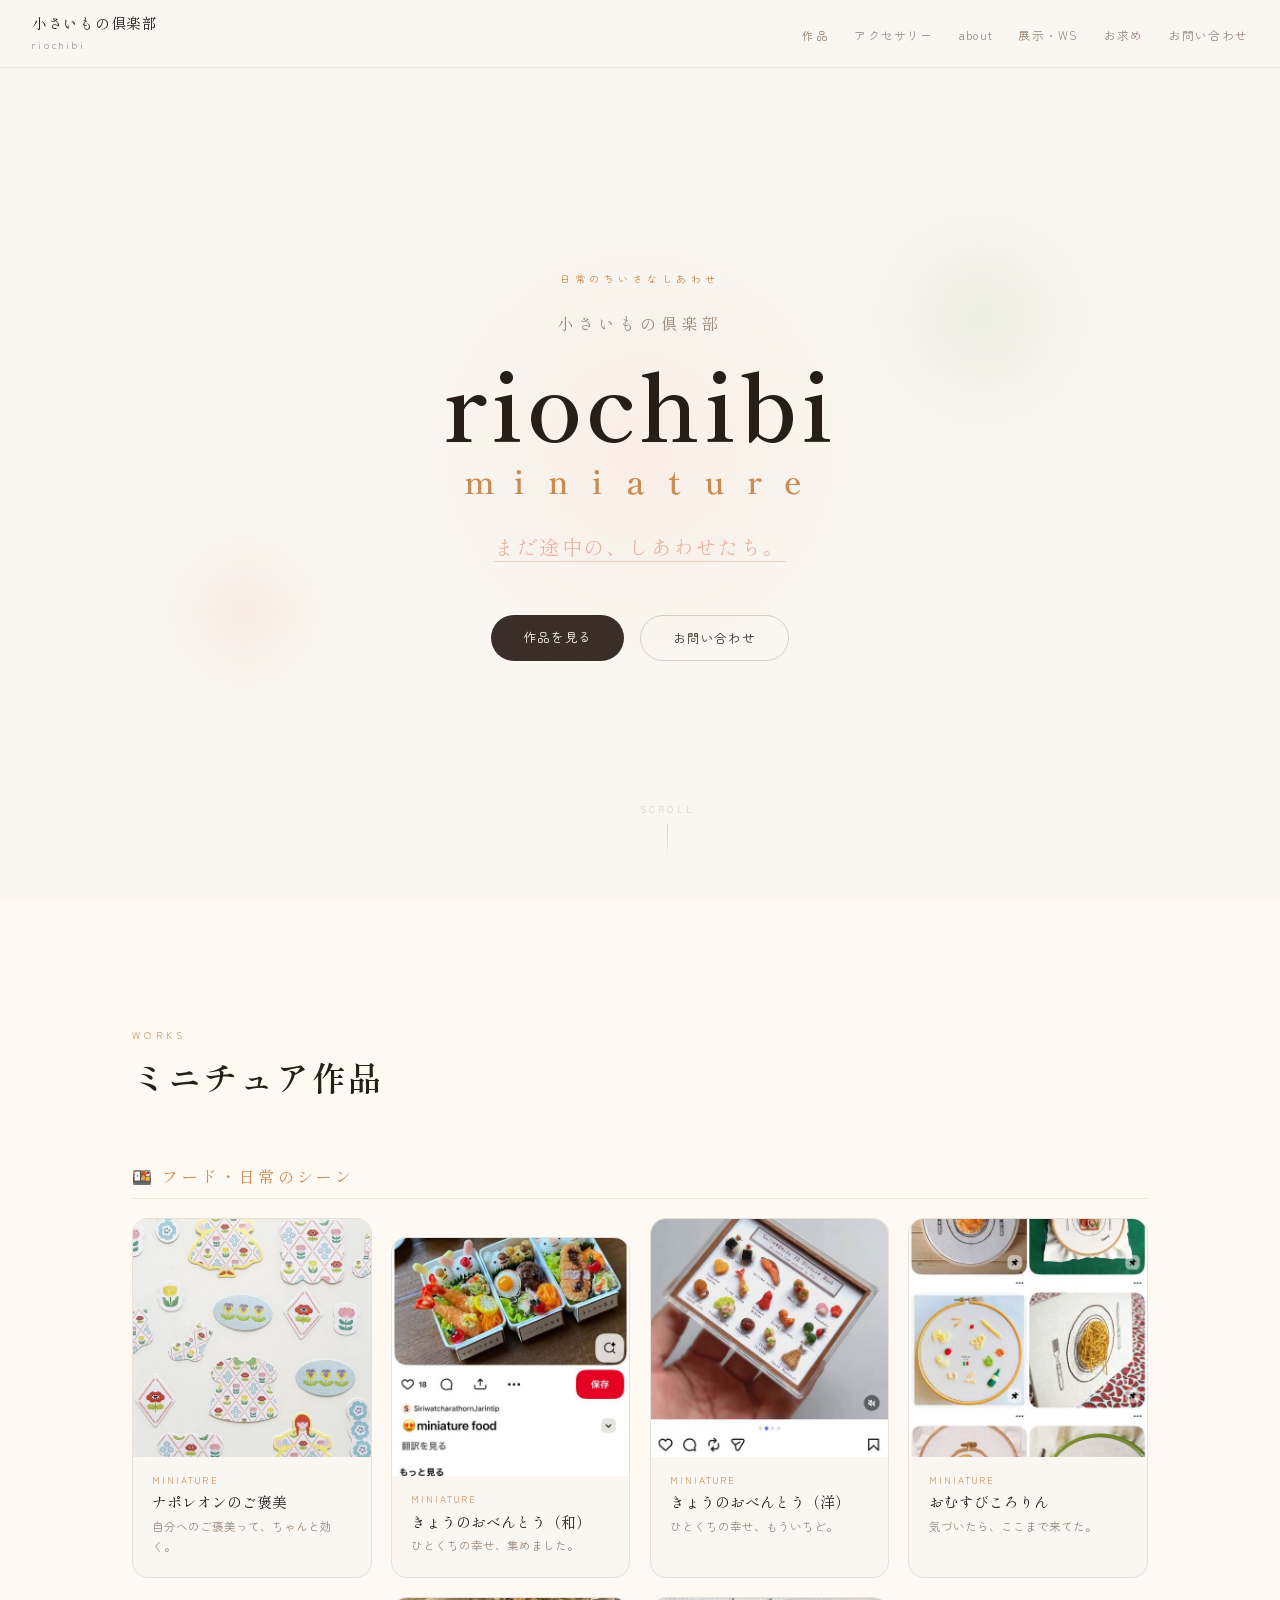
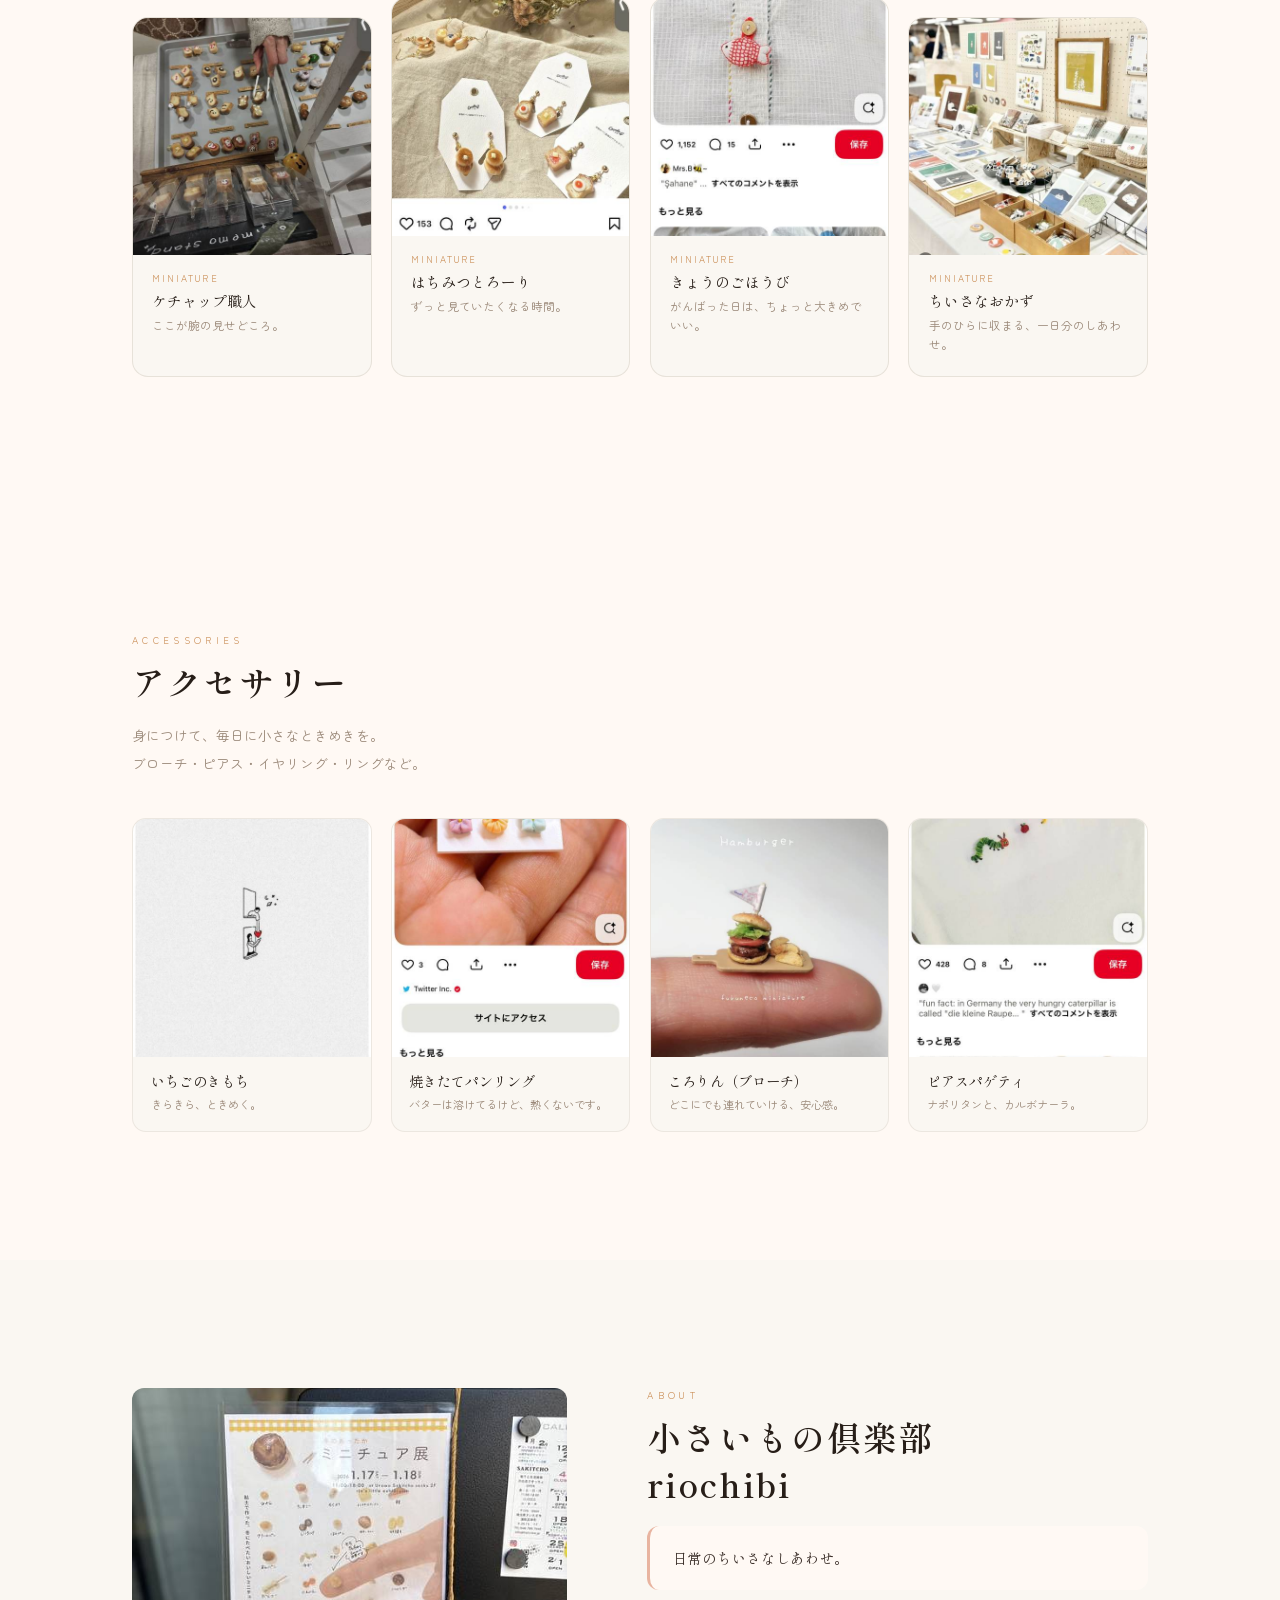
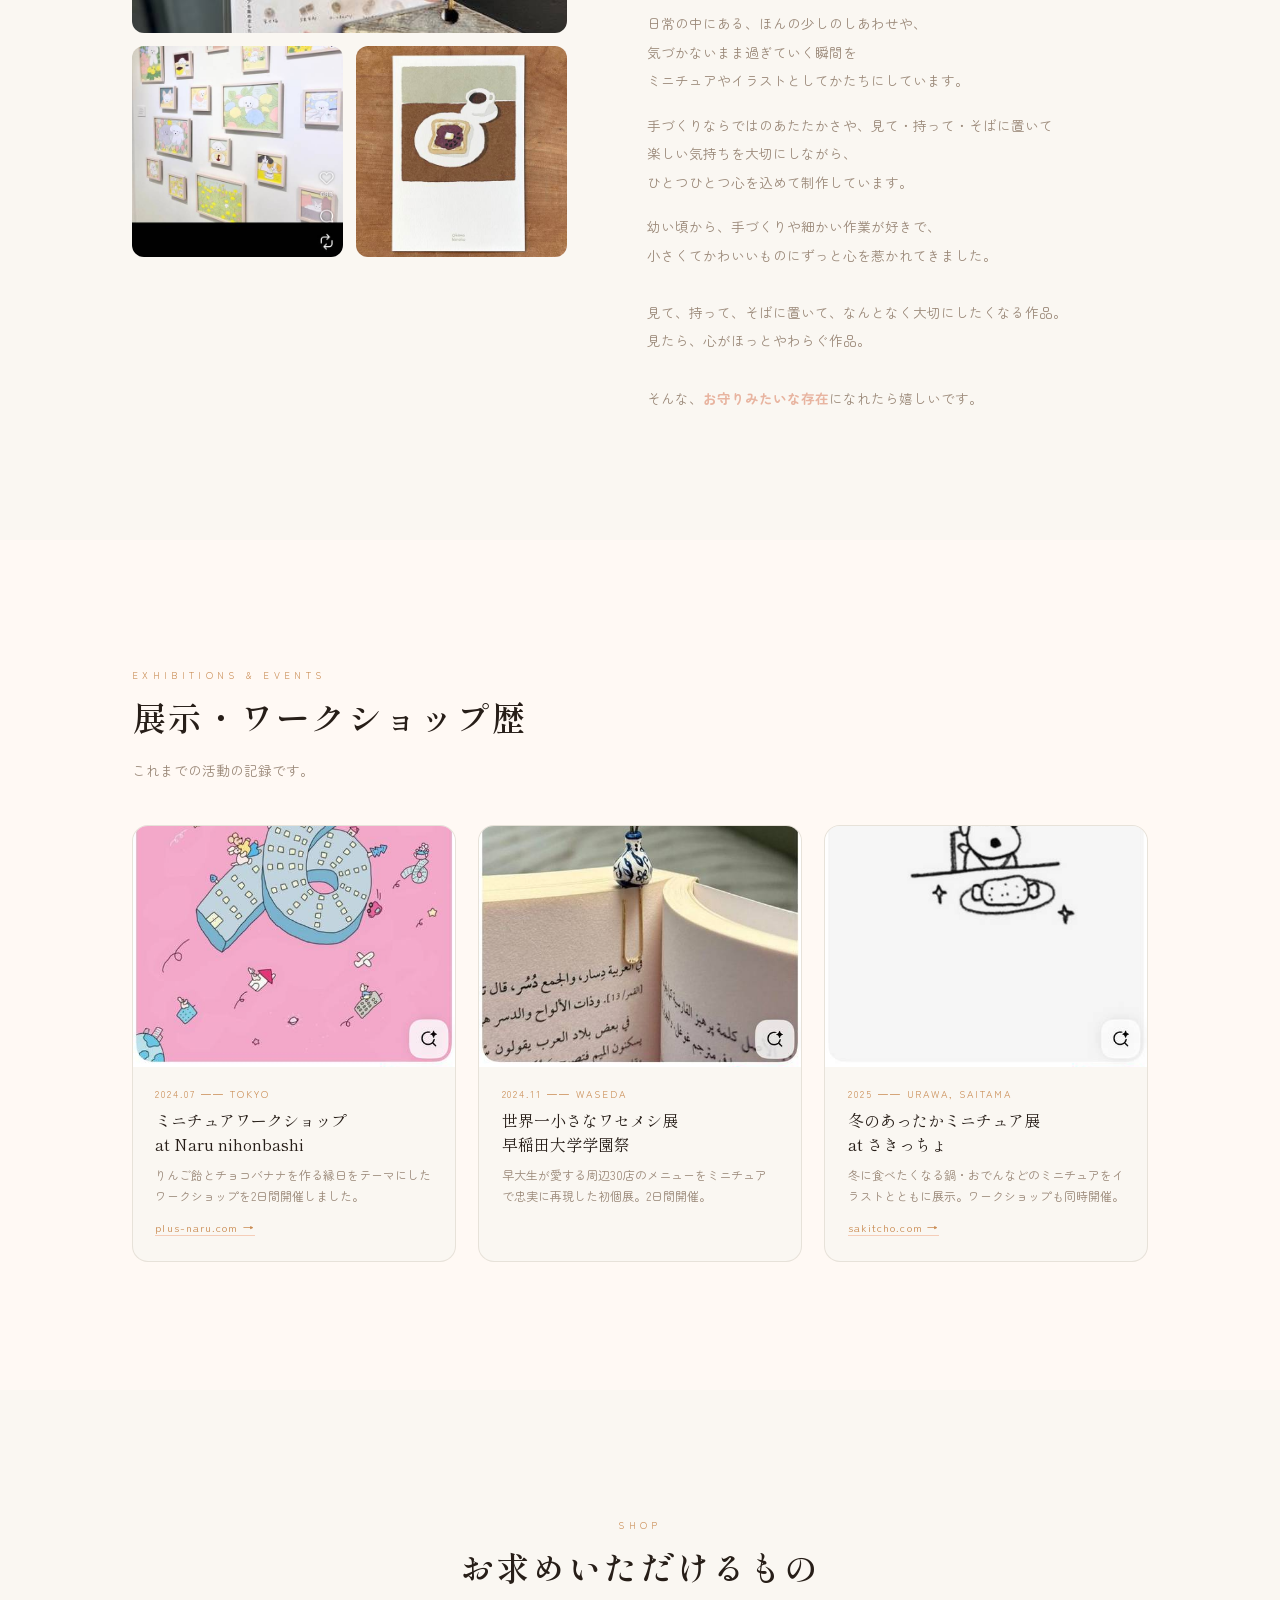
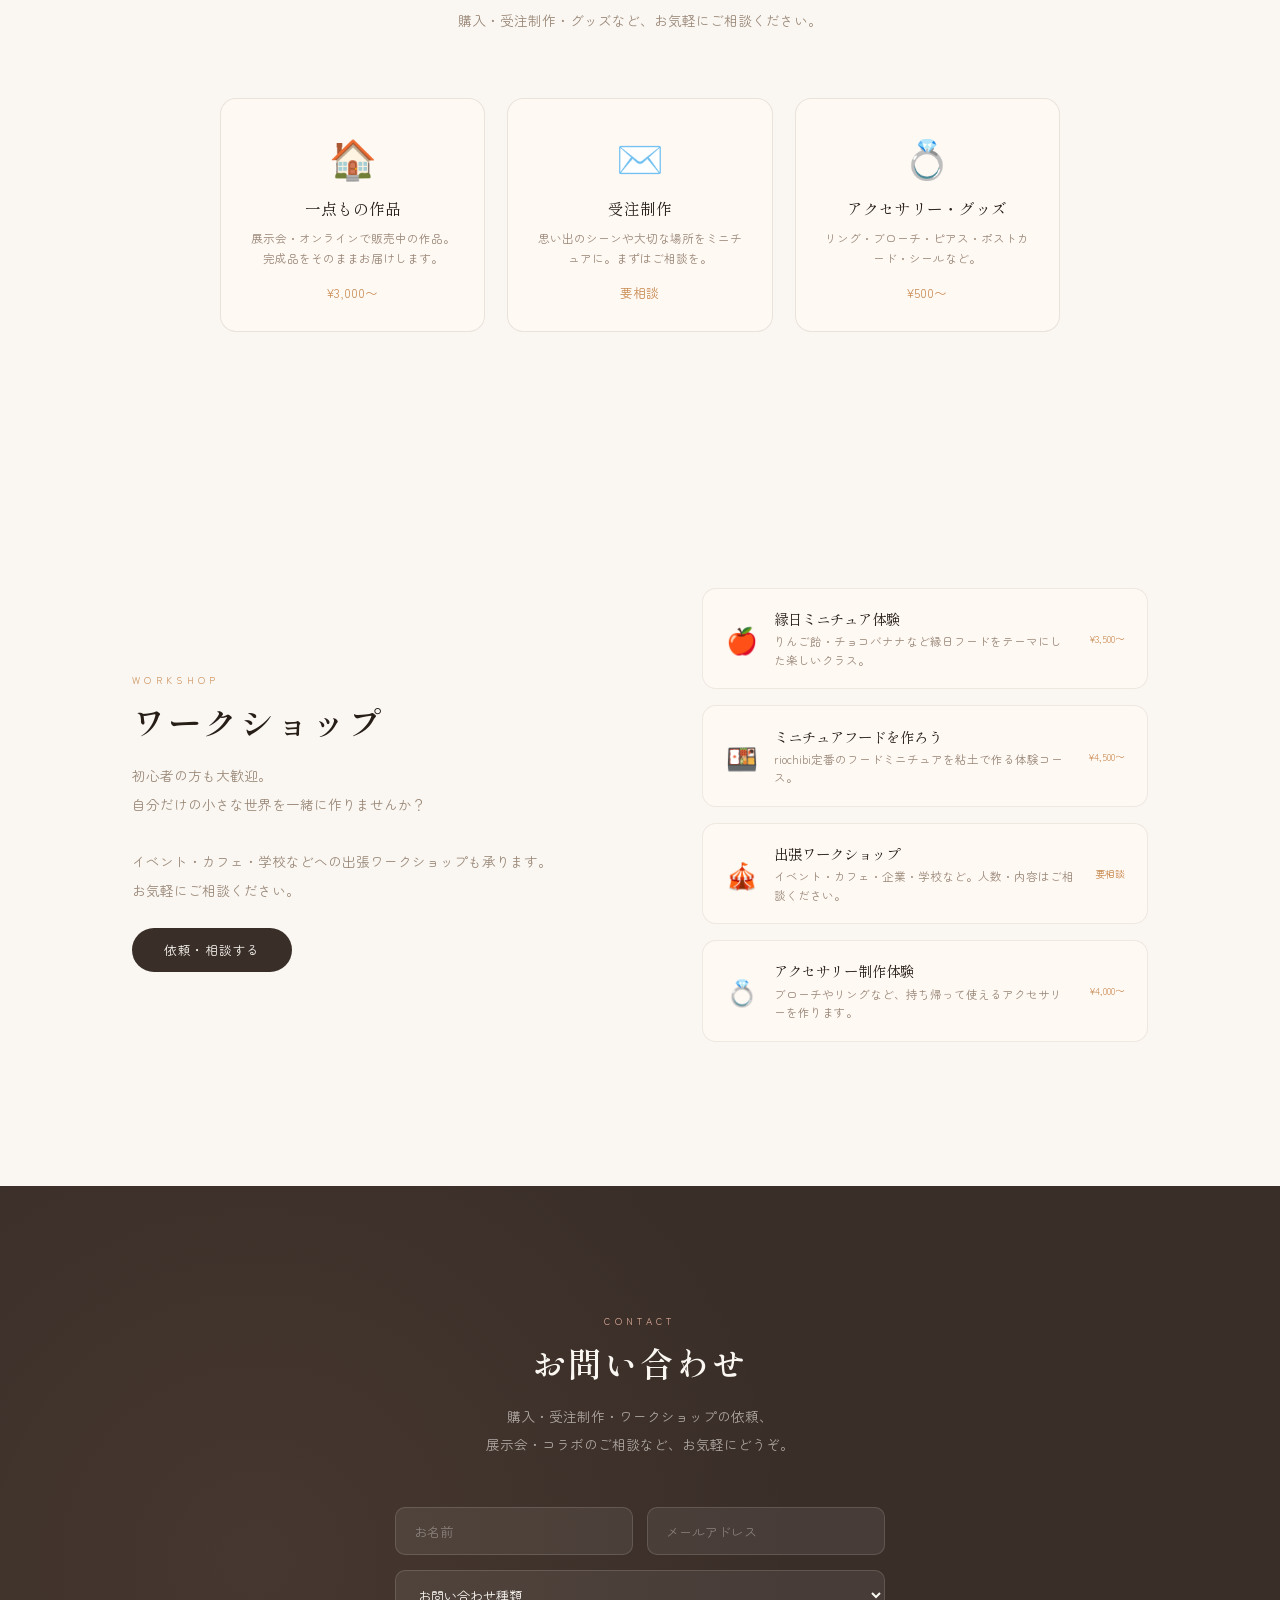
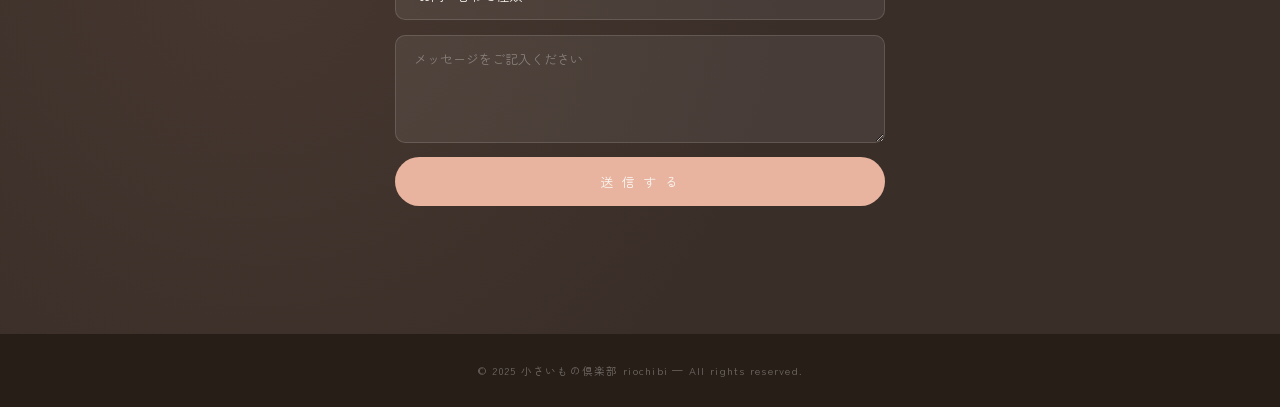
==== index.html @ f2f99b92 "Rename riochibi_v2.html to index.html" ====
<!DOCTYPE html>
<html lang="ja">
<head>
<meta charset="UTF-8">
<meta name="viewport" content="width=device-width, initial-scale=1.0">
<title>小さいもの倶楽部 riochibi</title>
<link href="https://fonts.googleapis.com/css2?family=Zen+Maru+Gothic:wght@300;400;500&family=Shippori+Mincho:wght@400;600&display=swap" rel="stylesheet">
<style>
  :root {
    --cream:  #faf7f2;
    --warm:   #fff9f4;
    --fog:    #ede6dd;
    --mist:   #d6cdc2;
    --shadow: #9a8878;
    --deep:   #3a2e28;
    --blush:  #e8b4a0;
    --peach:  #f5cdb8;
    --honey:  #c98b52;
    --sage:   #8aaa7a;
    --ink:    #271e18;
  }
  * { margin:0; padding:0; box-sizing:border-box; }
  html { scroll-behavior:smooth; }
  body {
    background:var(--cream);
    color:var(--deep);
    font-family:'Zen Maru Gothic', sans-serif;
    overflow-x:hidden;
  }

  /* particles */
  .particles { position:fixed; inset:0; pointer-events:none; z-index:0; overflow:hidden; }
  .particle {
    position:absolute; border-radius:50%;
    background:radial-gradient(circle, rgba(232,180,160,0.3) 0%, transparent 70%);
    animation:floatUp linear infinite;
  }
  @keyframes floatUp {
    0%   { transform:translateY(105vh); opacity:0; }
    10%  { opacity:.8; }
    90%  { opacity:.3; }
    100% { transform:translateY(-10vh); opacity:0; }
  }

  /* NAV */
  nav {
    position:fixed; top:0; left:0; right:0; z-index:200;
    padding:.9rem 2rem;
    display:flex; justify-content:space-between; align-items:center;
    background:rgba(250,247,242,0.9);
    backdrop-filter:blur(14px);
    border-bottom:1px solid rgba(214,205,194,0.4);
  }
  .nav-brand { line-height:1.25; }
  .nav-brand-main { font-family:'Shippori Mincho',serif; font-size:.9rem; color:var(--ink); letter-spacing:.12em; display:block; }
  .nav-brand-sub  { font-size:.6rem; color:var(--shadow); letter-spacing:.3em; }
  .nav-links { display:flex; gap:1.6rem; list-style:none; }
  .nav-links a {
    text-decoration:none; font-size:.73rem; color:var(--shadow);
    letter-spacing:.1em; transition:color .3s; position:relative;
  }
  .nav-links a::after {
    content:''; position:absolute; bottom:-3px; left:0;
    width:0; height:1px; background:var(--honey); transition:width .3s;
  }
  .nav-links a:hover { color:var(--deep); }
  .nav-links a:hover::after { width:100%; }

  /* HERO */
  .hero {
    min-height:100vh; display:flex; flex-direction:column;
    align-items:center; justify-content:center; text-align:center;
    padding:7rem 2rem 5rem; position:relative; overflow:hidden;
  }
  .hero-orb {
    position:absolute; border-radius:50%; pointer-events:none;
    animation:breathe ease-in-out infinite;
  }
  @keyframes breathe { 0%,100%{transform:scale(1)} 50%{transform:scale(1.1)} }
  .hero-eyebrow {
    font-size:.62rem; letter-spacing:.45em; color:var(--honey);
    margin-bottom:1.6rem; position:relative; z-index:1;
    animation:fadeUp .9s ease both .1s;
  }
  .hero-title-small {
    font-family:'Shippori Mincho',serif;
    font-size:clamp(.85rem,.7rem + .5vw,1rem);
    letter-spacing:.3em; color:var(--shadow);
    margin-bottom:.7rem; position:relative; z-index:1;
    animation:fadeUp .9s ease both .25s;
  }
  .hero-brand {
    font-family:'Shippori Mincho',serif;
    font-size:clamp(3rem,9vw,6rem); font-weight:600;
    color:var(--ink); line-height:1.15; letter-spacing:.04em;
    margin-bottom:1.8rem; position:relative; z-index:1;
    animation:fadeUp .9s ease both .4s;
  }
  .hero-brand .sub {
    display:block; font-size:clamp(1.2rem,3.5vw,2rem);
    color:var(--honey); letter-spacing:.22em; margin-top:.3rem;
  }
  .hero-tagline {
    font-family:'Shippori Mincho',serif;
    font-size:clamp(.95rem,2vw,1.25rem);
    color:var(--shadow); letter-spacing:.12em; line-height:2;
    margin-bottom:3rem; position:relative; z-index:1;
    animation:fadeUp .9s ease both .55s;
  }
  .hero-tagline em {
    font-style:normal; color:var(--blush);
    border-bottom:1.5px solid var(--peach);
  }
  .hero-cta {
    display:flex; gap:1rem; justify-content:center; flex-wrap:wrap;
    position:relative; z-index:1; animation:fadeUp .9s ease both .7s;
  }
  .btn {
    padding:.82rem 2rem; border-radius:50px;
    font-family:'Zen Maru Gothic',sans-serif; font-size:.78rem;
    letter-spacing:.14em; text-decoration:none; transition:all .3s;
    cursor:pointer; border:none; display:inline-block;
  }
  .btn-primary { background:var(--deep); color:var(--cream); }
  .btn-primary:hover { background:var(--honey); transform:translateY(-2px); box-shadow:0 8px 24px rgba(58,46,40,.18); }
  .btn-secondary { background:transparent; color:var(--deep); border:1.5px solid var(--mist); }
  .btn-secondary:hover { border-color:var(--deep); transform:translateY(-2px); }
  .scroll-hint {
    position:absolute; bottom:2.5rem; left:50%; transform:translateX(-50%);
    display:flex; flex-direction:column; align-items:center; gap:.5rem;
    z-index:1; animation:fadeUp 1s ease both 1s;
  }
  .scroll-hint span { font-size:.56rem; letter-spacing:.35em; color:var(--mist); }
  .scroll-line {
    width:1px; height:36px; background:linear-gradient(to bottom,var(--mist),transparent);
    animation:scrollAnim 1.6s ease-in-out infinite;
  }
  @keyframes scrollAnim {
    0%   { transform:scaleY(0); transform-origin:top; }
    50%  { transform:scaleY(1); transform-origin:top; }
    51%  { transform:scaleY(1); transform-origin:bottom; }
    100% { transform:scaleY(0); transform-origin:bottom; }
  }
  @keyframes fadeUp {
    from { opacity:0; transform:translateY(20px); }
    to   { opacity:1; transform:translateY(0); }
  }

  /* SECTIONS */
  section { position:relative; z-index:1; }
  .section-inner { max-width:1080px; margin:0 auto; padding:0 2rem; }
  .section-label { font-size:.6rem; letter-spacing:.45em; color:var(--honey); margin-bottom:.7rem; display:block; }
  .section-title {
    font-family:'Shippori Mincho',serif;
    font-size:clamp(1.5rem,4vw,2.1rem); font-weight:600;
    color:var(--ink); letter-spacing:.06em; margin-bottom:1rem; line-height:1.4;
  }
  .section-desc { font-size:.85rem; color:var(--shadow); line-height:2.1; }
  .reveal { opacity:0; transform:translateY(26px); transition:opacity .85s ease,transform .85s ease; }
  .reveal.visible { opacity:1; transform:translateY(0); }

  /* WORKS */
  .works { padding:8rem 0; background:var(--warm); }
  .works-header {
    display:flex; justify-content:space-between; align-items:flex-end;
    margin-bottom:2.5rem; flex-wrap:wrap; gap:1rem;
  }
  .works-grid {
    display:grid;
    grid-template-columns:repeat(4,1fr);
    gap:1.2rem;
  }
  .work-card {
    background:var(--cream); border-radius:16px; overflow:hidden;
    border:1px solid rgba(214,205,194,.5);
    transition:transform .4s ease,box-shadow .4s ease; cursor:pointer;
  }
  .work-card:hover { transform:translateY(-5px); box-shadow:0 16px 36px rgba(58,46,40,.1); }
  .work-card:nth-child(3n+2) { margin-top:1.2rem; }
  .work-img {
    width:100%; aspect-ratio:1/1; object-fit:cover; display:block;
    background:var(--fog);
  }
  .work-info { padding:1rem 1.2rem 1.3rem; }
  .work-tag { font-size:.58rem; letter-spacing:.22em; color:var(--honey); margin-bottom:.3rem; }
  .work-name { font-family:'Shippori Mincho',serif; font-size:.92rem; color:var(--ink); margin-bottom:.3rem; }
  .work-desc { font-size:.72rem; color:var(--shadow); line-height:1.7; }

  .cat-label {
    font-family:'Shippori Mincho',serif;
    font-size:1rem; color:var(--honey); letter-spacing:.2em;
    margin:3rem 0 1.2rem; padding-bottom:.6rem;
    border-bottom:1px solid var(--fog);
  }

  /* ABOUT */
  .about { padding:8rem 0; }
  .about-inner {
    display:grid; grid-template-columns:1fr 1.15fr;
    gap:5rem; align-items:start;
    max-width:1080px; margin:0 auto; padding:0 2rem;
  }
  .about-gallery {
    display:grid; grid-template-columns:1fr 1fr; gap:.8rem;
  }
  .about-gallery-img {
    border-radius:12px; object-fit:cover; width:100%;
    aspect-ratio:1/1; display:block; background:var(--fog);
  }
  .about-gallery-img:first-child {
    grid-column:1/-1; aspect-ratio:16/9;
  }
  .concept-box {
    background:var(--warm); border-radius:12px;
    padding:1.1rem 1.4rem; margin:1.2rem 0;
    border-left:3px solid var(--blush);
  }
  .concept-box p {
    font-family:'Shippori Mincho',serif;
    font-size:.88rem; color:var(--deep); line-height:2; letter-spacing:.05em;
  }

  /* EXHIBITIONS */
  .exhibitions { padding:8rem 0; background:var(--warm); }
  .ex-grid {
    display:grid; grid-template-columns:repeat(3,1fr);
    gap:1.4rem; margin-top:2.5rem;
  }
  .ex-card {
    background:var(--cream); border-radius:16px; overflow:hidden;
    border:1px solid rgba(214,205,194,.5); transition:all .35s;
  }
  .ex-card:hover { transform:translateY(-4px); box-shadow:0 14px 30px rgba(58,46,40,.08); }
  .ex-img {
    width:100%; aspect-ratio:4/3; object-fit:cover; display:block; background:var(--fog);
  }
  .ex-info { padding:1.2rem 1.4rem 1.5rem; }
  .ex-date { font-size:.62rem; letter-spacing:.2em; color:var(--honey); margin-bottom:.4rem; }
  .ex-title { font-family:'Shippori Mincho',serif; font-size:1rem; color:var(--ink); margin-bottom:.5rem; line-height:1.5; }
  .ex-desc { font-size:.75rem; color:var(--shadow); line-height:1.75; }
  .ex-link {
    display:inline-block; margin-top:.8rem;
    font-size:.68rem; color:var(--honey); text-decoration:none;
    letter-spacing:.1em; border-bottom:1px solid var(--peach);
    transition:color .2s;
  }
  .ex-link:hover { color:var(--deep); }

  /* SHOP */
  .shop { padding:8rem 0; }
  .shop-header { text-align:center; margin-bottom:4rem; }
  .shop-grid {
    display:grid; grid-template-columns:repeat(3,1fr);
    gap:1.4rem; max-width:840px; margin:0 auto;
  }
  .shop-card {
    background:var(--warm); border-radius:16px; padding:1.8rem;
    text-align:center; border:1px solid rgba(214,205,194,.5);
    transition:all .3s; cursor:pointer;
  }
  .shop-card:hover { border-color:var(--honey); transform:translateY(-4px); box-shadow:0 10px 28px rgba(201,139,82,.1); }
  .shop-icon { font-size:2.4rem; margin-bottom:.8rem; display:block; }
  .shop-name { font-family:'Shippori Mincho',serif; font-size:.98rem; color:var(--ink); margin-bottom:.5rem; }
  .shop-detail { font-size:.73rem; color:var(--shadow); line-height:1.75; }
  .shop-price { margin-top:.9rem; font-size:.8rem; color:var(--honey); }

  /* ACCESSORIES */
  .accessories { padding:8rem 0; background:var(--warm); }
  .acc-grid {
    display:grid; grid-template-columns:repeat(4,1fr);
    gap:1.2rem; margin-top:2.5rem;
  }
  .acc-card {
    background:var(--cream); border-radius:14px; overflow:hidden;
    border:1px solid rgba(214,205,194,.4); transition:all .35s; cursor:pointer;
  }
  .acc-card:hover { transform:translateY(-5px); box-shadow:0 12px 28px rgba(58,46,40,.08); }
  .acc-img { width:100%; aspect-ratio:1/1; object-fit:cover; display:block; background:var(--fog); }
  .acc-info { padding:.9rem 1.1rem 1.1rem; }
  .acc-name { font-family:'Shippori Mincho',serif; font-size:.88rem; color:var(--ink); margin-bottom:.25rem; }
  .acc-desc { font-size:.7rem; color:var(--shadow); line-height:1.65; }

  /* WORKSHOP */
  .workshop { padding:8rem 0; }
  .workshop-inner {
    display:grid; grid-template-columns:1.1fr 1fr; gap:5rem; align-items:center;
    max-width:1080px; margin:0 auto; padding:0 2rem;
  }
  .ws-card {
    background:var(--warm); border-radius:14px;
    padding:1.2rem 1.4rem; display:flex; align-items:center; gap:1rem;
    border:1px solid rgba(214,205,194,.4); transition:all .3s; margin-bottom:1rem;
  }
  .ws-card:hover { border-color:var(--honey); transform:translateX(4px); }
  .ws-icon { font-size:1.6rem; flex-shrink:0; }
  .ws-title { font-family:'Shippori Mincho',serif; font-size:.9rem; color:var(--ink); margin-bottom:.2rem; }
  .ws-detail { font-size:.72rem; color:var(--shadow); line-height:1.6; }
  .ws-badge { margin-left:auto; font-size:.63rem; color:var(--honey); flex-shrink:0; white-space:nowrap; }

  /* CONTACT */
  .contact {
    padding:8rem 0; background:var(--deep); color:var(--cream);
    text-align:center; position:relative; overflow:hidden;
  }
  .contact::before {
    content:''; position:absolute; inset:0;
    background:radial-gradient(circle at 20% 50%, rgba(232,180,160,.07) 0%, transparent 50%);
  }
  .contact-inner { position:relative; z-index:1; max-width:1080px; margin:0 auto; padding:0 2rem; }
  .contact .section-label { color:var(--blush); }
  .contact .section-title { color:var(--cream); }
  .contact .section-desc { color:rgba(250,247,242,.6); margin:0 auto 3rem; max-width:420px; }
  .contact-form { max-width:490px; margin:0 auto; display:flex; flex-direction:column; gap:.9rem; }
  .form-row { display:grid; grid-template-columns:1fr 1fr; gap:.9rem; }
  .form-input,.form-select,.form-textarea {
    width:100%; padding:.86rem 1.1rem;
    background:rgba(255,255,255,.07); border:1px solid rgba(250,247,242,.14);
    border-radius:10px; color:var(--cream);
    font-family:'Zen Maru Gothic',sans-serif; font-size:.82rem;
    transition:border-color .3s; outline:none;
  }
  .form-input::placeholder,.form-textarea::placeholder { color:rgba(250,247,242,.35); }
  .form-select option { color:var(--deep); background:var(--cream); }
  .form-input:focus,.form-select:focus,.form-textarea:focus { border-color:var(--blush); }
  .form-textarea { resize:vertical; min-height:108px; }
  .form-submit {
    background:var(--blush); color:var(--cream);
    padding:.95rem; border-radius:50px; border:none;
    font-family:'Zen Maru Gothic',sans-serif; font-size:.8rem;
    letter-spacing:.18em; cursor:pointer; transition:all .3s;
  }
  .form-submit:hover { background:var(--honey); transform:translateY(-2px); }

  footer {
    background:var(--ink); color:rgba(250,247,242,.35);
    text-align:center; padding:1.8rem; font-size:.66rem; letter-spacing:.12em;
  }

  @media (max-width:900px) {
    .works-grid { grid-template-columns:repeat(2,1fr); }
    .acc-grid { grid-template-columns:repeat(2,1fr); }
    .ex-grid { grid-template-columns:1fr; max-width:480px; margin-left:auto; margin-right:auto; }
    .shop-grid { grid-template-columns:1fr; max-width:340px; }
    .about-inner,.workshop-inner { grid-template-columns:1fr; gap:3rem; }
    .about-gallery-img:first-child { aspect-ratio:4/3; }
    .form-row { grid-template-columns:1fr; }
  }
  @media (max-width:600px) {
    .works-grid { grid-template-columns:1fr 1fr; }
    .acc-grid { grid-template-columns:1fr 1fr; }
    .nav-links { display:none; }
    .work-card:nth-child(3n+2) { margin-top:0; }
  }
</style>
</head>
<body>
<div class="particles" id="particles"></div>

<nav>
  <div class="nav-brand">
    <span class="nav-brand-main">小さいもの倶楽部</span>
    <span class="nav-brand-sub">riochibi</span>
  </div>
  <ul class="nav-links">
    <li><a href="#works">作品</a></li>
    <li><a href="#accessories">アクセサリー</a></li>
    <li><a href="#about">about</a></li>
    <li><a href="#exhibitions">展示・WS</a></li>
    <li><a href="#shop">お求め</a></li>
    <li><a href="#contact">お問い合わせ</a></li>
  </ul>
</nav>

<!-- HERO -->
<section class="hero">
  <div class="hero-orb" style="width:500px;height:500px;background:radial-gradient(circle,rgba(245,205,184,.2) 0%,transparent 70%);top:50%;left:50%;transform:translate(-50%,-50%);animation-duration:7s;"></div>
  <div class="hero-orb" style="width:240px;height:240px;background:radial-gradient(circle,rgba(138,170,122,.12) 0%,transparent 70%);top:22%;right:14%;animation-duration:9s;"></div>
  <div class="hero-orb" style="width:180px;height:180px;background:radial-gradient(circle,rgba(232,180,160,.16) 0%,transparent 70%);bottom:22%;left:12%;animation-duration:11s;animation-delay:3s;"></div>

  <p class="hero-eyebrow">日常のちいさなしあわせ</p>
  <p class="hero-title-small">小さいもの倶楽部</p>
  <h1 class="hero-brand">
    riochibi
    <span class="sub">ｍｉｎｉａｔｕｒｅ</span>
  </h1>
  <p class="hero-tagline"><em>まだ途中の、しあわせたち。</em></p>
  <div class="hero-cta">
    <a href="#works" class="btn btn-primary">作品を見る</a>
    <a href="#contact" class="btn btn-secondary">お問い合わせ</a>
  </div>
  <div class="scroll-hint">
    <span>SCROLL</span>
    <div class="scroll-line"></div>
  </div>
</section>

<!-- WORKS -->
<section class="works" id="works">
  <div class="section-inner">
    <div class="works-header reveal">
      <div>
        <span class="section-label">WORKS</span>
        <h2 class="section-title">ミニチュア作品</h2>
      </div>
    </div>

    <p class="cat-label reveal">🍱 フード・日常のシーン</p>
    <div class="works-grid">
      <div class="work-card reveal">
        <img class="work-img" src="[data-uri]" alt="ナポレオンのご褒美">
        <div class="work-info">
          <p class="work-tag">MINIATURE</p>
          <p class="work-name">ナポレオンのご褒美</p>
          <p class="work-desc">自分へのご褒美って、ちゃんと効く。</p>
        </div>
      </div>
      <div class="work-card reveal">
        <img class="work-img" src="[data-uri]" alt="きょうのおべんとう（和）">
        <div class="work-info">
          <p class="work-tag">MINIATURE</p>
          <p class="work-name">きょうのおべんとう（和）</p>
          <p class="work-desc">ひとくちの幸せ、集めました。</p>
        </div>
      </div>
      <div class="work-card reveal">
        <img class="work-img" src="[data-uri]" alt="きょうのおべんとう（洋）">
        <div class="work-info">
          <p class="work-tag">MINIATURE</p>
          <p class="work-name">きょうのおべんとう（洋）</p>
          <p class="work-desc">ひとくちの幸せ、もういちど。</p>
        </div>
      </div>
      <div class="work-card reveal">
        <img class="work-img" src="[data-uri]" alt="おむすびころりん">
        <div class="work-info">
          <p class="work-tag">MINIATURE</p>
          <p class="work-name">おむすびころりん</p>
          <p class="work-desc">気づいたら、ここまで来てた。</p>
        </div>
      </div>
      <div class="work-card reveal">
        <img class="work-img" src="[data-uri]" alt="ケチャップ職人">
        <div class="work-info">
          <p class="work-tag">MINIATURE</p>
          <p class="work-name">ケチャップ職人</p>
          <p class="work-desc">ここが腕の見せどころ。</p>
        </div>
      </div>
      <div class="work-card reveal">
        <img class="work-img" src="[data-uri]" alt="はちみつとろーり">
        <div class="work-info">
          <p class="work-tag">MINIATURE</p>
          <p class="work-name">はちみつとろーり</p>
          <p class="work-desc">ずっと見ていたくなる時間。</p>
        </div>
      </div>
      <div class="work-card reveal">
        <img class="work-img" src="[data-uri]" alt="きょうのごほうび">
        <div class="work-info">
          <p class="work-tag">MINIATURE</p>
          <p class="work-name">きょうのごほうび</p>
          <p class="work-desc">がんばった日は、ちょっと大きめでいい。</p>
        </div>
      </div>
      <div class="work-card reveal">
        <img class="work-img" src="[data-uri]" alt="ミニチュア作品">
        <div class="work-info">
          <p class="work-tag">MINIATURE</p>
          <p class="work-name">ちいさなおかず</p>
          <p class="work-desc">手のひらに収まる、一日分のしあわせ。</p>
        </div>
      </div>
    </div>
  </div>
</section>

<!-- ACCESSORIES -->
<section class="accessories" id="accessories">
  <div class="section-inner">
    <div class="reveal">
      <span class="section-label">ACCESSORIES</span>
      <h2 class="section-title">アクセサリー</h2>
      <p class="section-desc">身につけて、毎日に小さなときめきを。<br>ブローチ・ピアス・イヤリング・リングなど。</p>
    </div>
    <div class="acc-grid">
      <div class="acc-card reveal">
        <img class="acc-img" src="[data-uri]" alt="いちごのきもち">
        <div class="acc-info">
          <p class="acc-name">いちごのきもち</p>
          <p class="acc-desc">きらきら、ときめく。</p>
        </div>
      </div>
      <div class="acc-card reveal">
        <img class="acc-img" src="[data-uri]" alt="焼きたてパンリング">
        <div class="acc-info">
          <p class="acc-name">焼きたてパンリング</p>
          <p class="acc-desc">バターは溶けてるけど、熱くないです。</p>
        </div>
      </div>
      <div class="acc-card reveal">
        <img class="acc-img" src="[data-uri]" alt="ころりん（ブローチ）">
        <div class="acc-info">
          <p class="acc-name">ころりん（ブローチ）</p>
          <p class="acc-desc">どこにでも連れていける、安心感。</p>
        </div>
      </div>
      <div class="acc-card reveal">
        <img class="acc-img" src="[data-uri]" alt="ピアスパゲティ">
        <div class="acc-info">
          <p class="acc-name">ピアスパゲティ</p>
          <p class="acc-desc">ナポリタンと、カルボナーラ。</p>
        </div>
      </div>
    </div>
  </div>
</section>

<!-- ABOUT -->
<section class="about" id="about">
  <div class="about-inner">
    <div class="about-visual reveal">
      <div class="about-gallery">
        <img class="about-gallery-img" src="[data-uri]" alt="展示フライヤー">
        <img class="about-gallery-img" src="[data-uri]" alt="作品">
        <img class="about-gallery-img" src="[data-uri]" alt="作品">
      </div>
    </div>
    <div class="about-text reveal">
      <span class="section-label">ABOUT</span>
      <h2 class="section-title">小さいもの倶楽部<br>riochibi</h2>
      <div class="concept-box">
        <p>日常のちいさなしあわせ。</p>
      </div>
      <p class="section-desc">
        日常の中にある、ほんの少しのしあわせや、<br>
        気づかないまま過ぎていく瞬間を<br>
        ミニチュアやイラストとしてかたちにしています。
      </p>
      <p class="section-desc" style="margin-top:1rem">
        手づくりならではのあたたかさや、見て・持って・そばに置いて<br>
        楽しい気持ちを大切にしながら、<br>
        ひとつひとつ心を込めて制作しています。
      </p>
      <p class="section-desc" style="margin-top:1rem">
        幼い頃から、手づくりや細かい作業が好きで、<br>
        小さくてかわいいものにずっと心を惹かれてきました。<br><br>
        見て、持って、そばに置いて、なんとなく大切にしたくなる作品。<br>
        見たら、心がほっとやわらぐ作品。<br><br>
        そんな、<strong style="color:var(--blush)">お守りみたいな存在</strong>になれたら嬉しいです。
      </p>
    </div>
  </div>
</section>

<!-- EXHIBITIONS -->
<section class="exhibitions" id="exhibitions">
  <div class="section-inner">
    <div class="reveal">
      <span class="section-label">EXHIBITIONS &amp; EVENTS</span>
      <h2 class="section-title">展示・ワークショップ歴</h2>
      <p class="section-desc">これまでの活動の記録です。</p>
    </div>
    <div class="ex-grid">
      <div class="ex-card reveal">
        <img class="ex-img" src="[data-uri]" alt="Naru nihonbashi">
        <div class="ex-info">
          <p class="ex-date">2024.07 ── TOKYO</p>
          <p class="ex-title">ミニチュアワークショップ<br>at Naru nihonbashi</p>
          <p class="ex-desc">りんご飴とチョコバナナを作る縁日をテーマにしたワークショップを2日間開催しました。</p>
          <a href="https://www.plus-naru.com" target="_blank" class="ex-link">plus-naru.com →</a>
        </div>
      </div>
      <div class="ex-card reveal">
        <img class="ex-img" src="[data-uri]" alt="早稲田大学祭">
        <div class="ex-info">
          <p class="ex-date">2024.11 ── WASEDA</p>
          <p class="ex-title">世界一小さなワセメシ展<br>早稲田大学学園祭</p>
          <p class="ex-desc">早大生が愛する周辺30店のメニューをミニチュアで忠実に再現した初個展。2日間開催。</p>
        </div>
      </div>
      <div class="ex-card reveal">
        <img class="ex-img" src="[data-uri]" alt="さきっちょ展示">
        <div class="ex-info">
          <p class="ex-date">2025 ── URAWA, SAITAMA</p>
          <p class="ex-title">冬のあったかミニチュア展<br>at さきっちょ</p>
          <p class="ex-desc">冬に食べたくなる鍋・おでんなどのミニチュアをイラストとともに展示。ワークショップも同時開催。</p>
          <a href="https://sakitcho.com" target="_blank" class="ex-link">sakitcho.com →</a>
        </div>
      </div>
    </div>
  </div>
</section>

<!-- SHOP -->
<section class="shop" id="shop">
  <div class="section-inner">
    <div class="shop-header reveal">
      <span class="section-label">SHOP</span>
      <h2 class="section-title">お求めいただけるもの</h2>
      <p class="section-desc" style="margin:0 auto;max-width:440px">購入・受注制作・グッズなど、お気軽にご相談ください。</p>
    </div>
    <div class="shop-grid reveal">
      <div class="shop-card">
        <span class="shop-icon">🏠</span>
        <p class="shop-name">一点もの作品</p>
        <p class="shop-detail">展示会・オンラインで販売中の作品。完成品をそのままお届けします。</p>
        <p class="shop-price">¥3,000〜</p>
      </div>
      <div class="shop-card">
        <span class="shop-icon">✉️</span>
        <p class="shop-name">受注制作</p>
        <p class="shop-detail">思い出のシーンや大切な場所をミニチュアに。まずはご相談を。</p>
        <p class="shop-price">要相談</p>
      </div>
      <div class="shop-card">
        <span class="shop-icon">💍</span>
        <p class="shop-name">アクセサリー・グッズ</p>
        <p class="shop-detail">リング・ブローチ・ピアス・ポストカード・シールなど。</p>
        <p class="shop-price">¥500〜</p>
      </div>
    </div>
  </div>
</section>

<!-- WORKSHOP -->
<section class="workshop" id="workshop">
  <div class="workshop-inner">
    <div class="reveal">
      <span class="section-label">WORKSHOP</span>
      <h2 class="section-title">ワークショップ</h2>
      <p class="section-desc" style="margin-bottom:1.5rem">
        初心者の方も大歓迎。<br>
        自分だけの小さな世界を一緒に作りませんか？<br><br>
        イベント・カフェ・学校などへの出張ワークショップも承ります。<br>
        お気軽にご相談ください。
      </p>
      <a href="#contact" class="btn btn-primary">依頼・相談する</a>
    </div>
    <div>
      <div class="ws-card reveal">
        <span class="ws-icon">🍎</span>
        <div>
          <p class="ws-title">縁日ミニチュア体験</p>
          <p class="ws-detail">りんご飴・チョコバナナなど縁日フードをテーマにした楽しいクラス。</p>
        </div>
        <span class="ws-badge">¥3,500〜</span>
      </div>
      <div class="ws-card reveal">
        <span class="ws-icon">🍱</span>
        <div>
          <p class="ws-title">ミニチュアフードを作ろう</p>
          <p class="ws-detail">riochibi定番のフードミニチュアを粘土で作る体験コース。</p>
        </div>
        <span class="ws-badge">¥4,500〜</span>
      </div>
      <div class="ws-card reveal">
        <span class="ws-icon">🎪</span>
        <div>
          <p class="ws-title">出張ワークショップ</p>
          <p class="ws-detail">イベント・カフェ・企業・学校など。人数・内容はご相談ください。</p>
        </div>
        <span class="ws-badge">要相談</span>
      </div>
      <div class="ws-card reveal">
        <span class="ws-icon">💍</span>
        <div>
          <p class="ws-title">アクセサリー制作体験</p>
          <p class="ws-detail">ブローチやリングなど、持ち帰って使えるアクセサリーを作ります。</p>
        </div>
        <span class="ws-badge">¥4,000〜</span>
      </div>
    </div>
  </div>
</section>

<!-- CONTACT -->
<section class="contact" id="contact">
  <div class="contact-inner">
    <span class="section-label">CONTACT</span>
    <h2 class="section-title reveal">お問い合わせ</h2>
    <p class="section-desc reveal">
      購入・受注制作・ワークショップの依頼、<br>展示会・コラボのご相談など、お気軽にどうぞ。
    </p>
    <form class="contact-form reveal" onsubmit="return handleSubmit(event)">
      <div class="form-row">
        <input class="form-input" type="text" placeholder="お名前" required>
        <input class="form-input" type="email" placeholder="メールアドレス" required>
      </div>
      <select class="form-select">
        <option value="">お問い合わせ種類</option>
        <option>作品の購入について</option>
        <option>受注制作のご相談</option>
        <option>ワークショップの依頼</option>
        <option>展示会・コラボのご相談</option>
        <option>その他</option>
      </select>
      <textarea class="form-textarea" placeholder="メッセージをご記入ください"></textarea>
      <button type="submit" class="form-submit">送 信 す る</button>
    </form>
  </div>
</section>

<footer>
  <p>© 2025 小さいもの倶楽部 riochibi ─ All rights reserved.</p>
</footer>

<script>
const container = document.getElementById('particles');
for (let i = 0; i < 18; i++) {
  const p = document.createElement('div');
  p.className = 'particle';
  const size = Math.random() * 50 + 15;
  p.style.cssText = `width:${size}px;height:${size}px;left:${Math.random()*100}%;animation-duration:${Math.random()*18+13}s;animation-delay:${Math.random()*-20}s;opacity:${Math.random()*.3+.06};`;
  container.appendChild(p);
}
const observer = new IntersectionObserver(entries => {
  entries.forEach(e => { if (e.isIntersecting) e.target.classList.add('visible'); });
}, { threshold: 0.08 });
document.querySelectorAll('.reveal').forEach(el => observer.observe(el));
function handleSubmit(e) {
  e.preventDefault();
  const btn = e.target.querySelector('.form-submit');
  btn.textContent = 'ありがとうございます ✓';
  btn.style.background = '#8aaa7a';
  btn.disabled = true;
  return false;
}
</script>
</body>
</html>
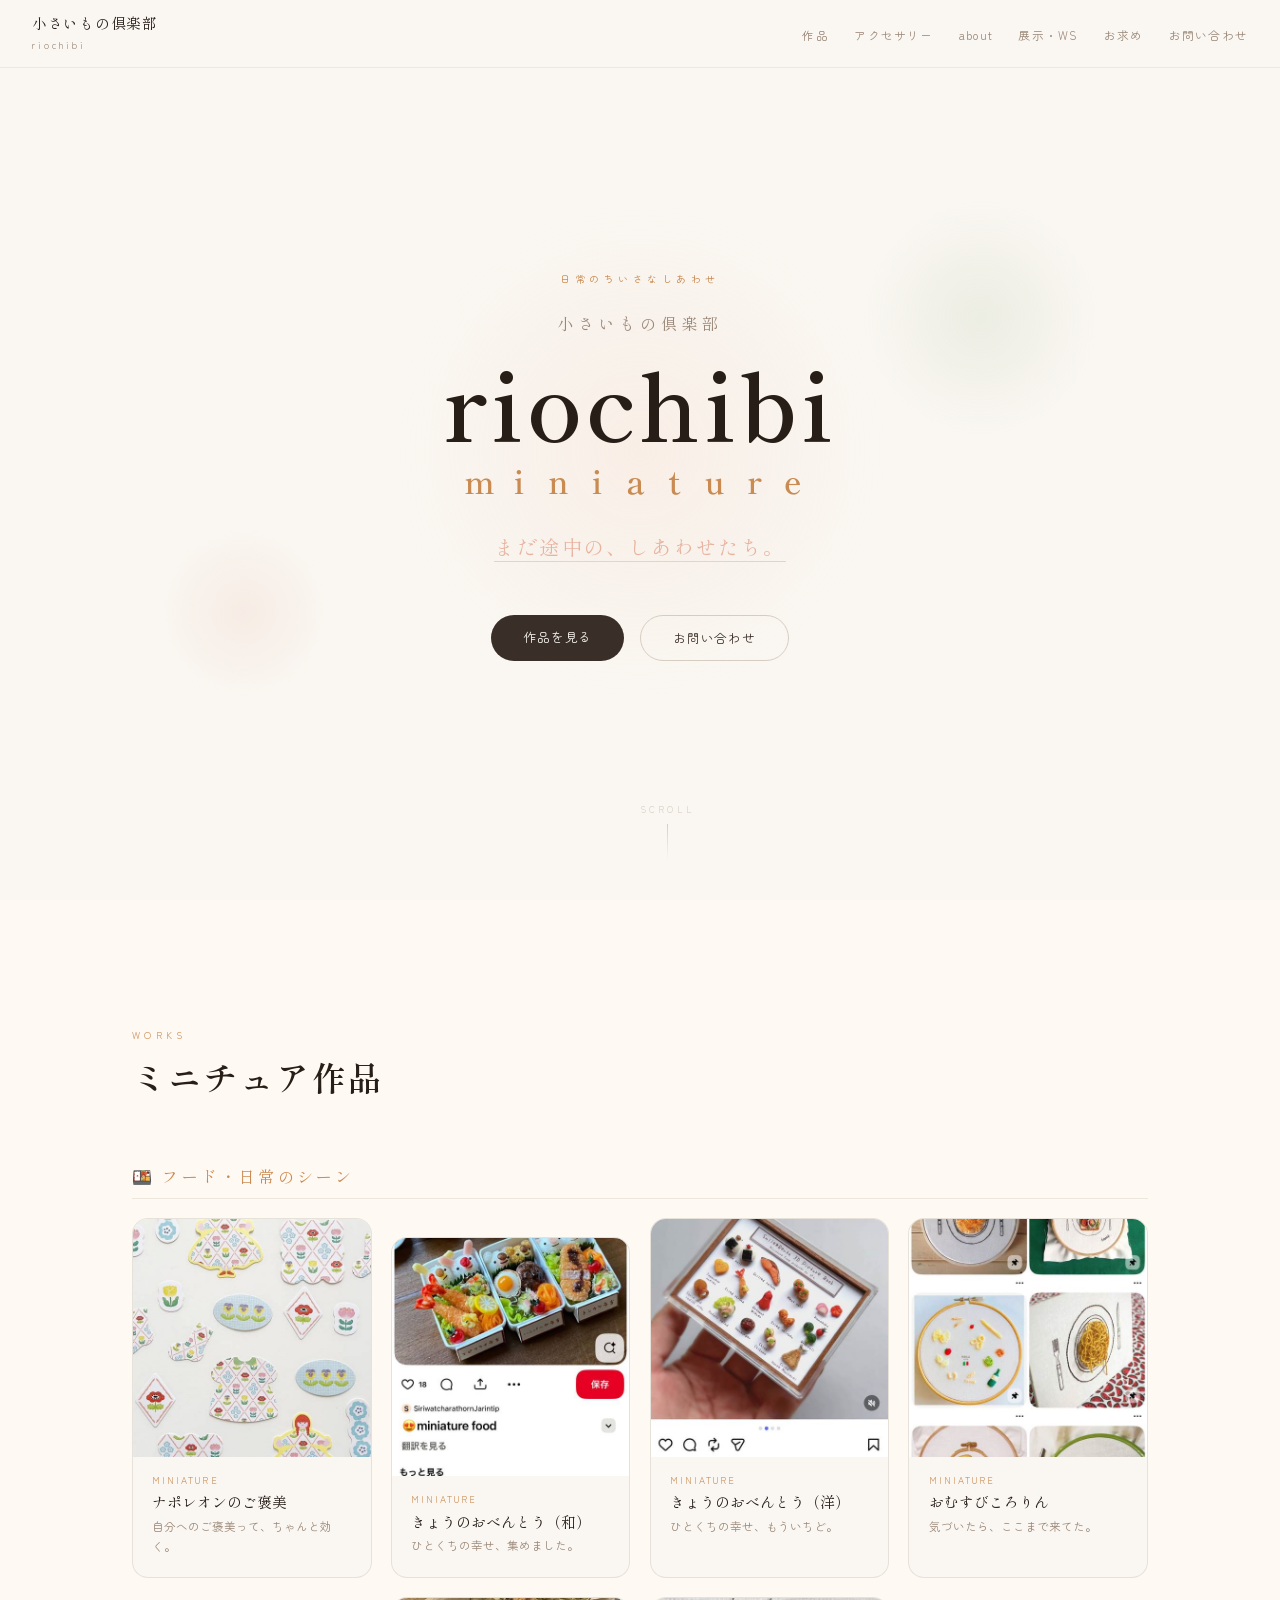
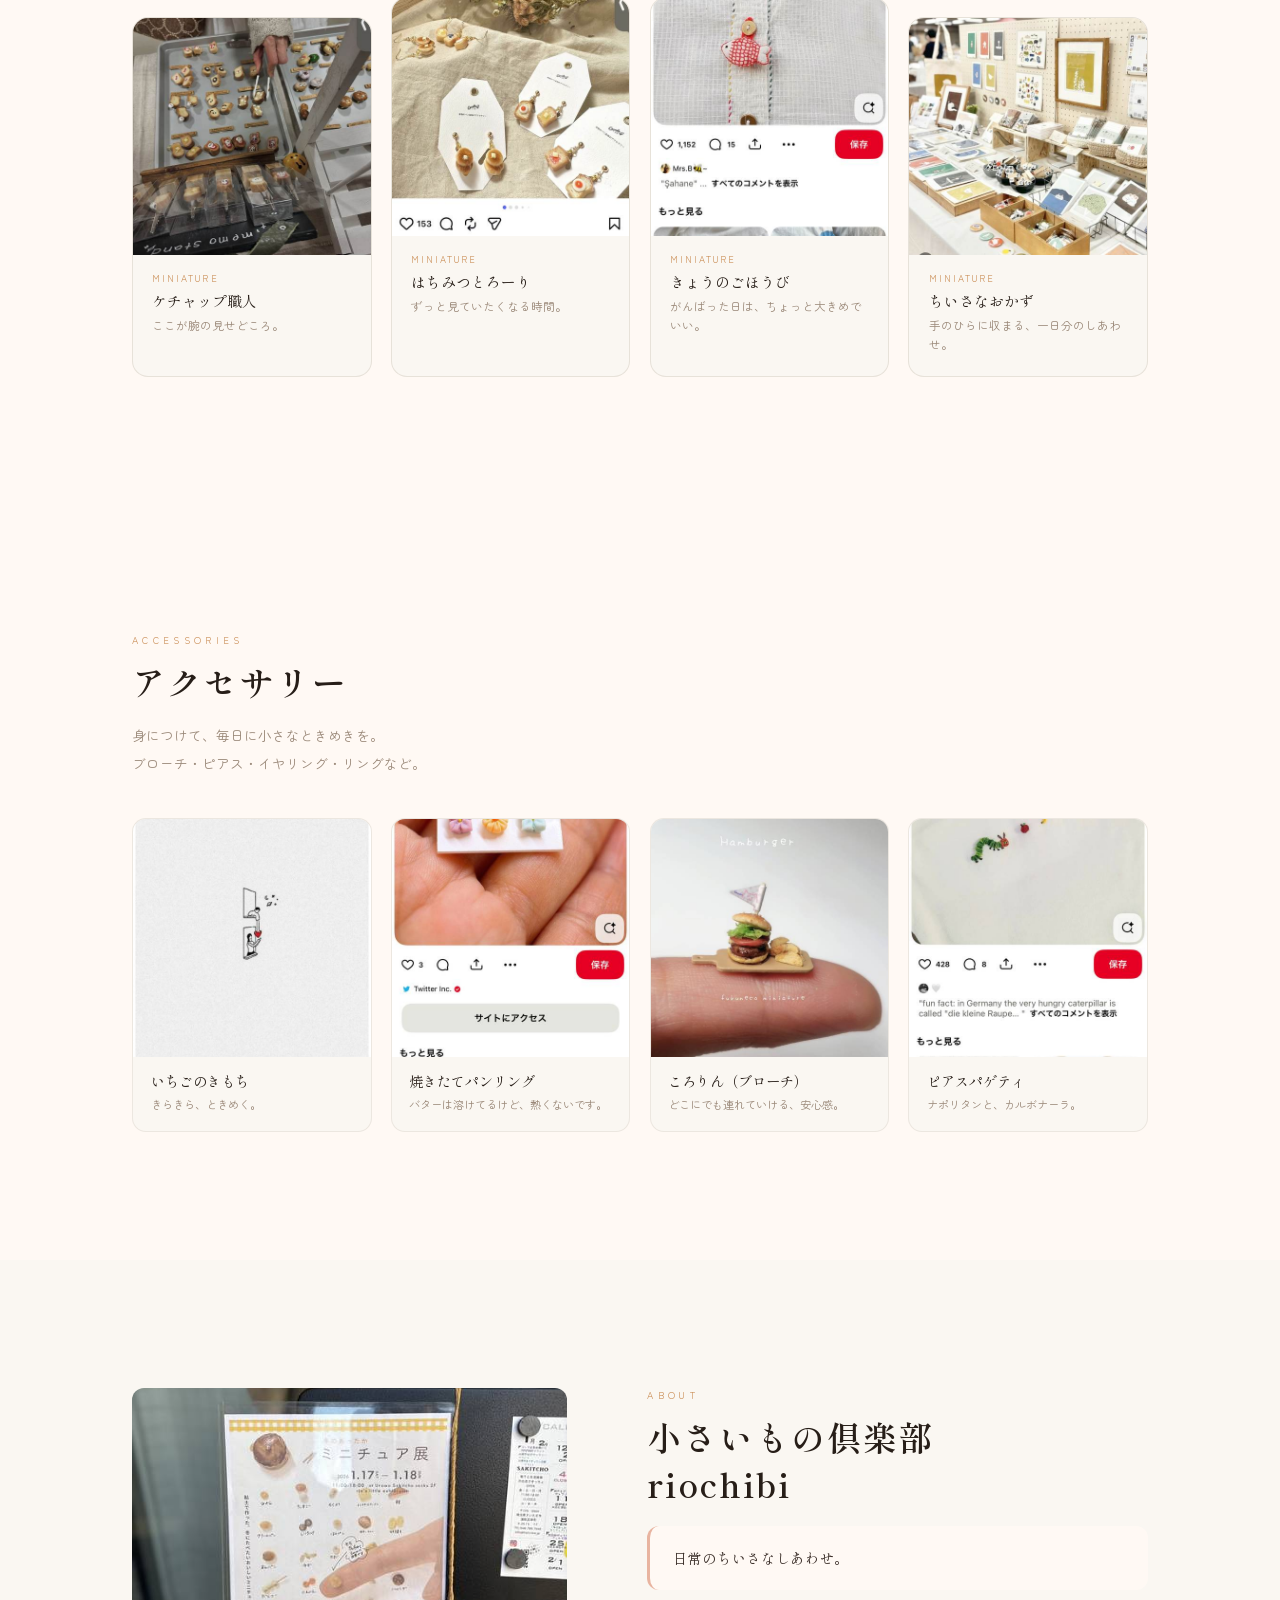
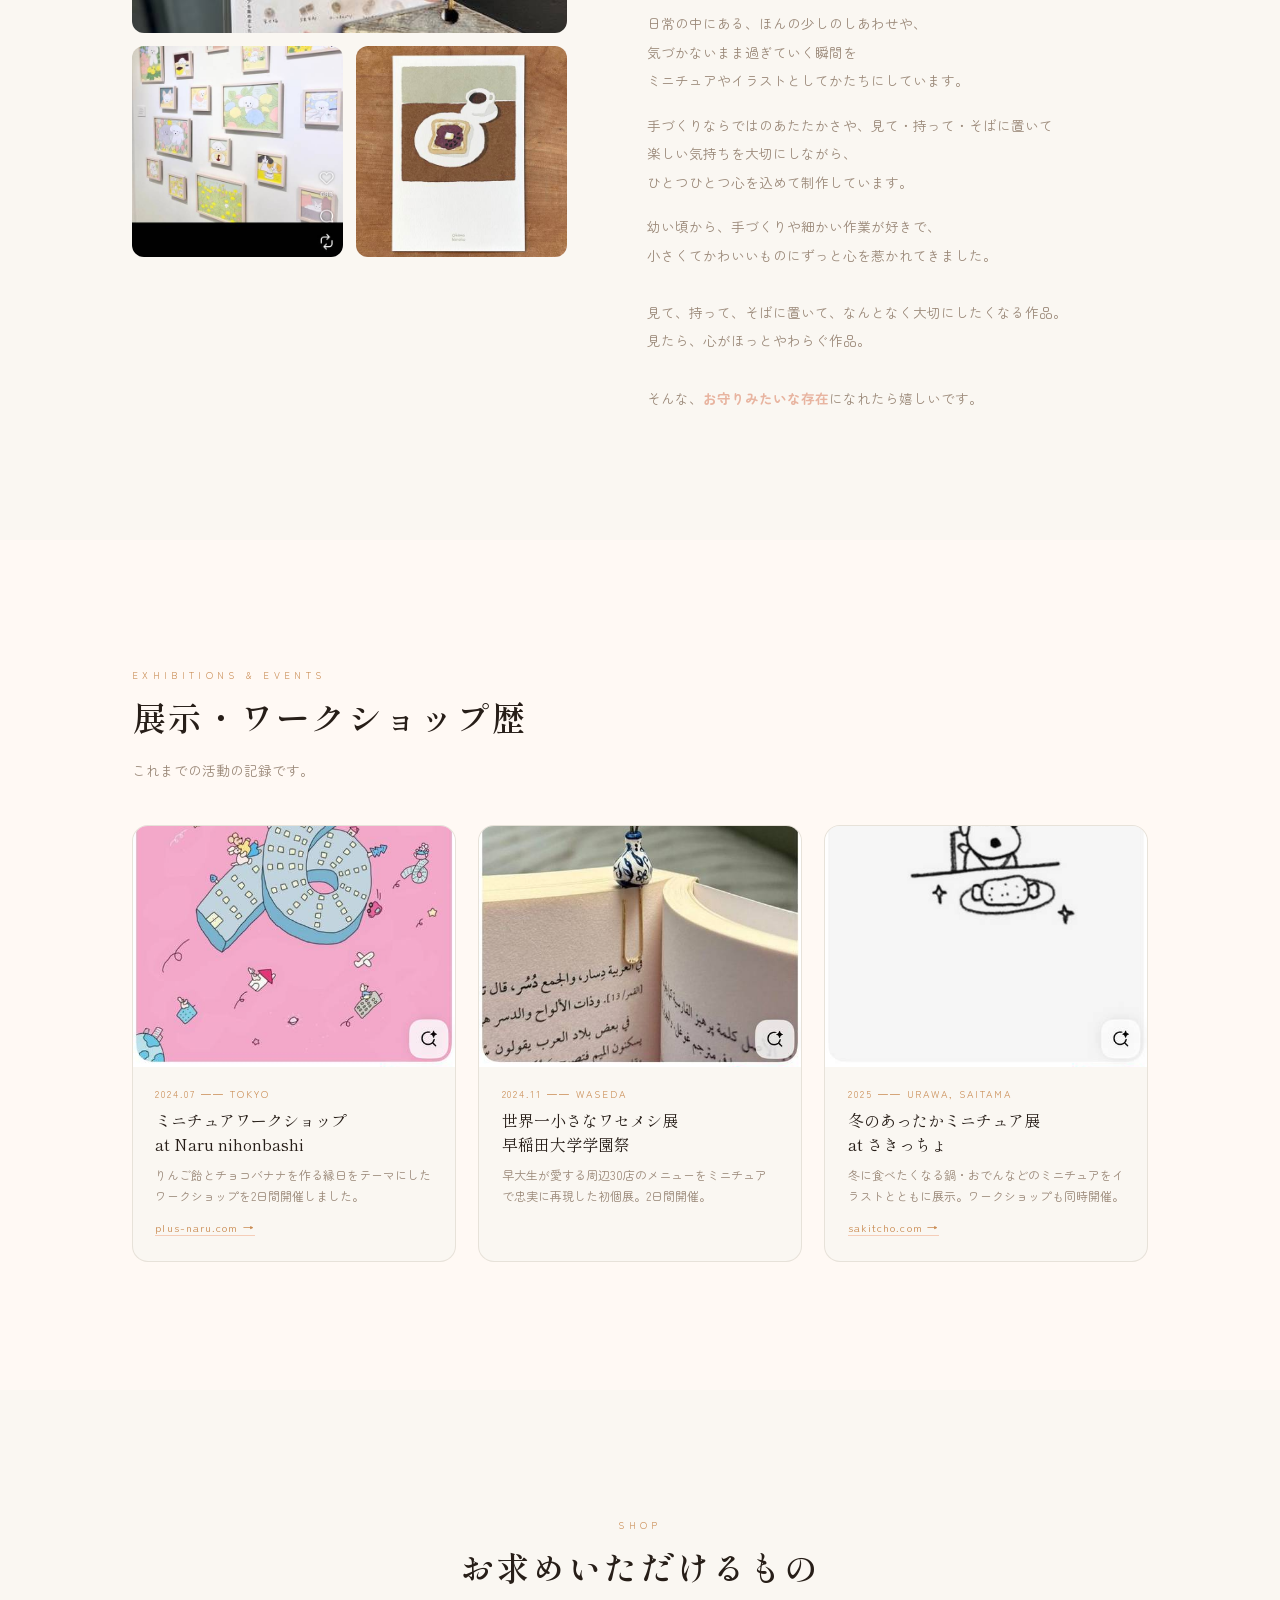
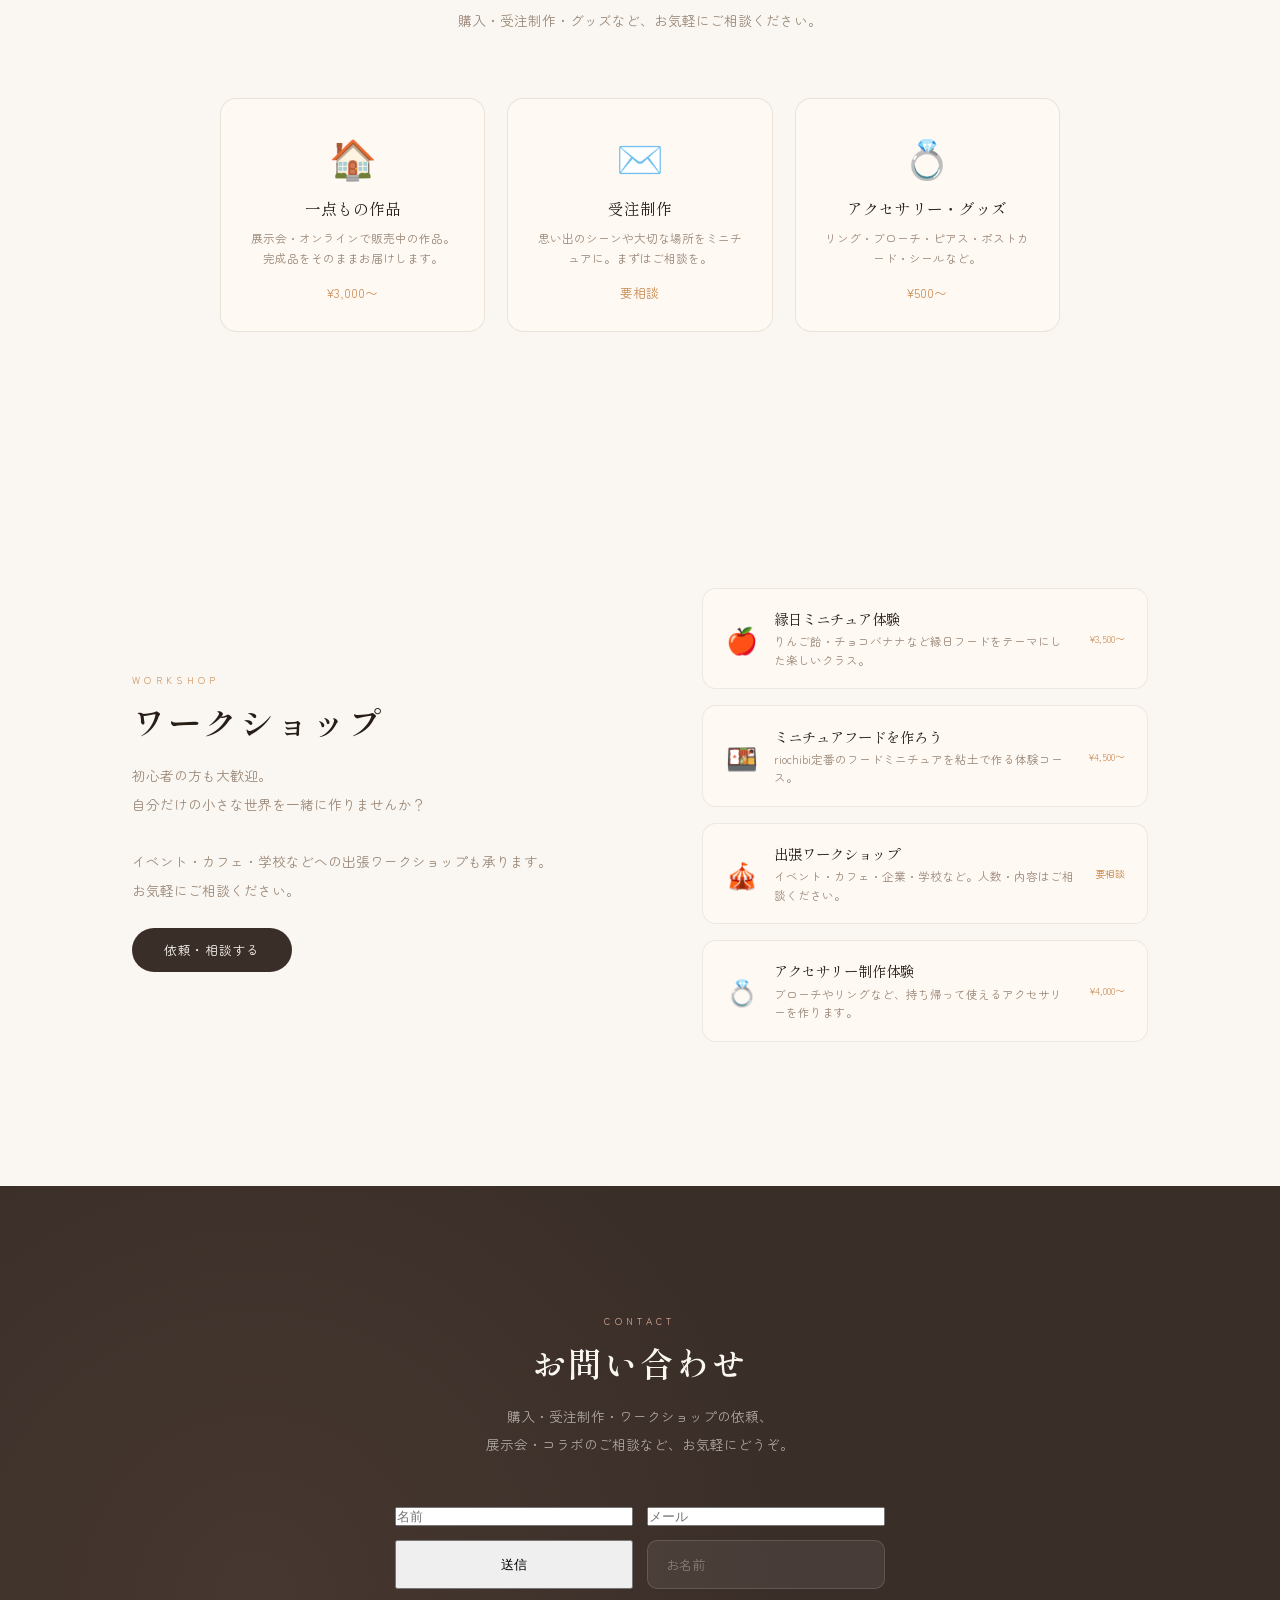
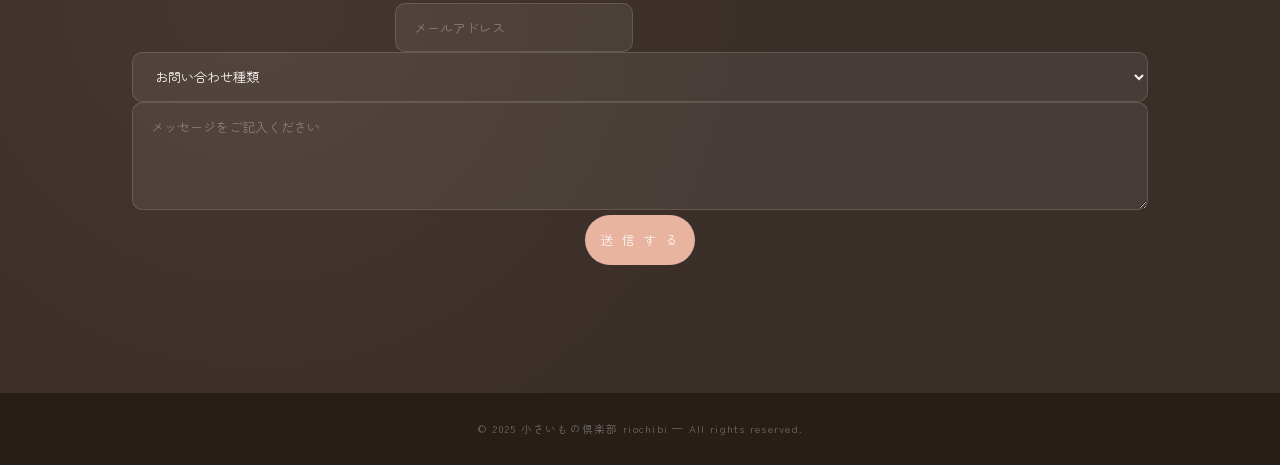
==== commit 56fc5f21: "Update index.html" ====
--- a/index.html
+++ b/index.html
@@ -683,6 +683,12 @@
     </p>
     <form class="contact-form reveal" onsubmit="return handleSubmit(event)">
       <div class="form-row">
+        <form action="https://formspree.io/f/mojyeqnv" method="POST">
+  <input type="text" name="name" placeholder="名前">
+  <input type="email" name="email" placeholder="メール">
+  <button type="submit">送信</button>
+</form>
+        
         <input class="form-input" type="text" placeholder="お名前" required>
         <input class="form-input" type="email" placeholder="メールアドレス" required>
       </div>
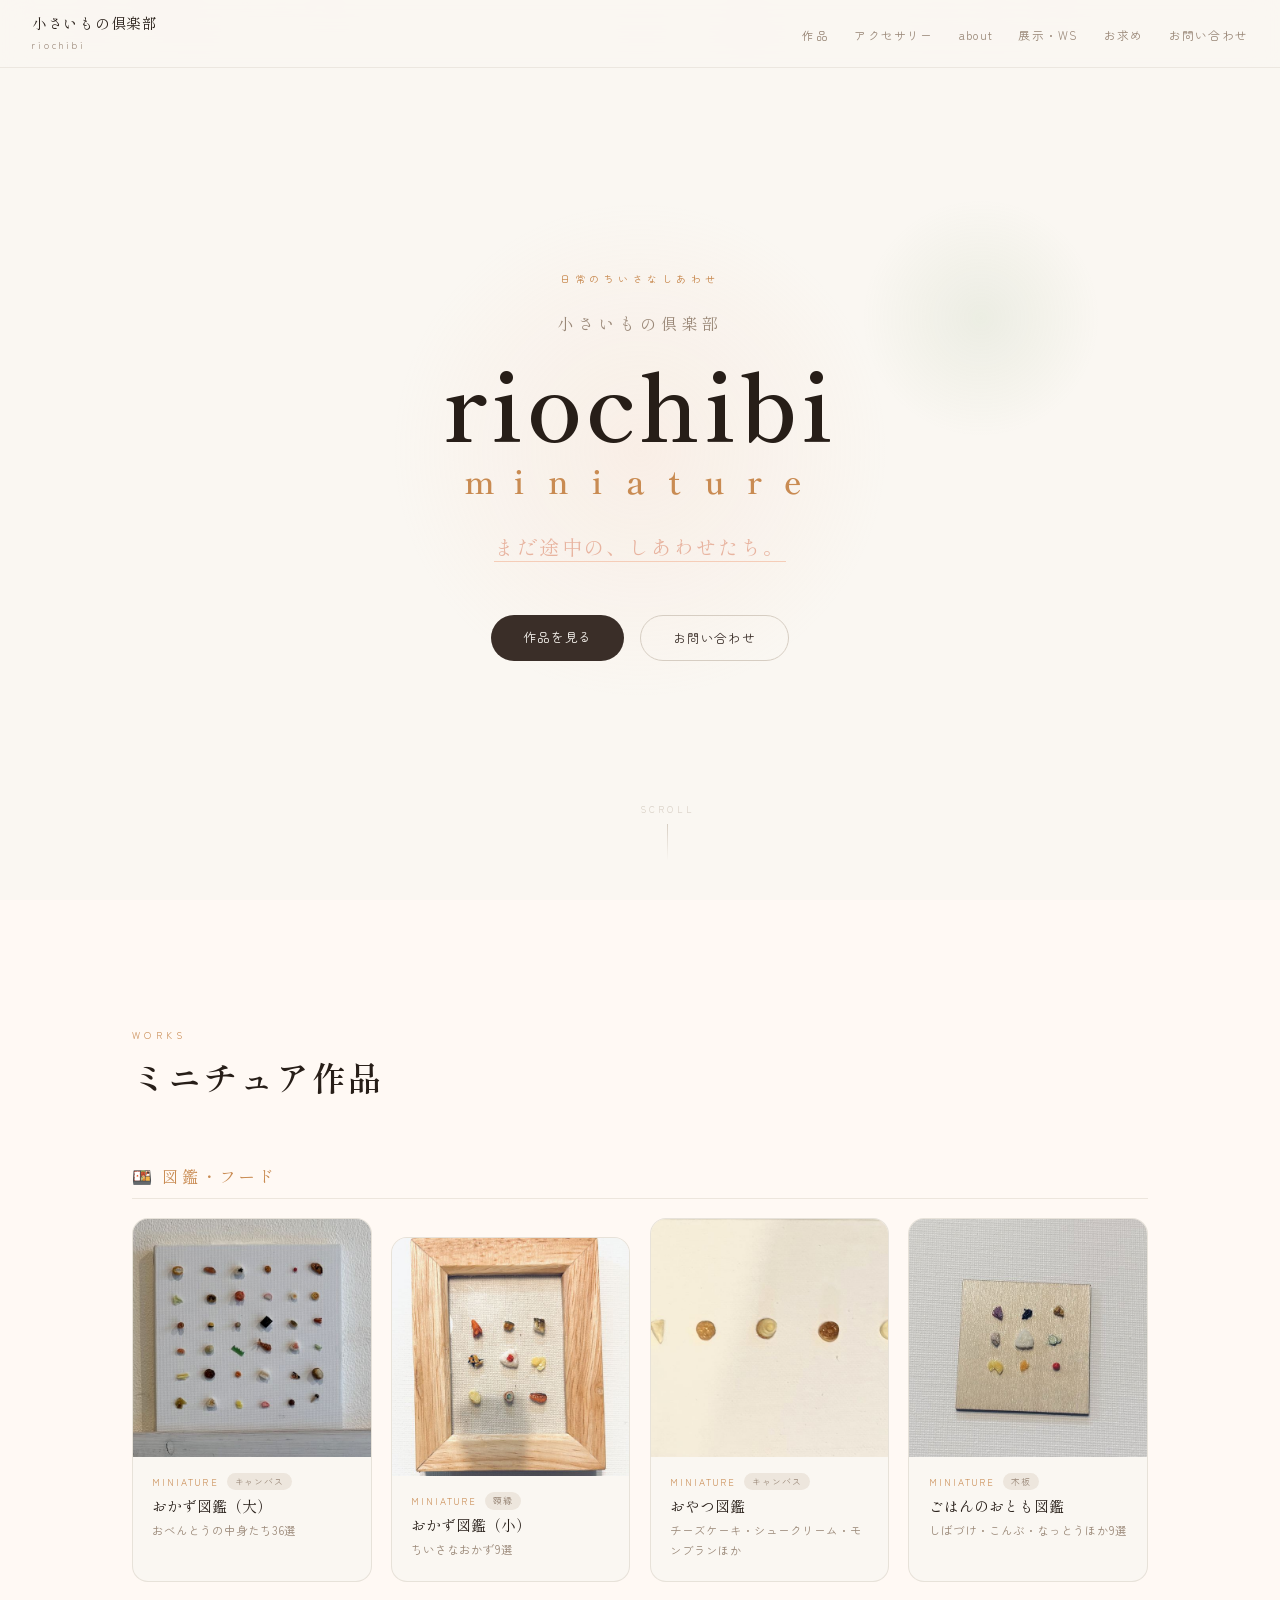
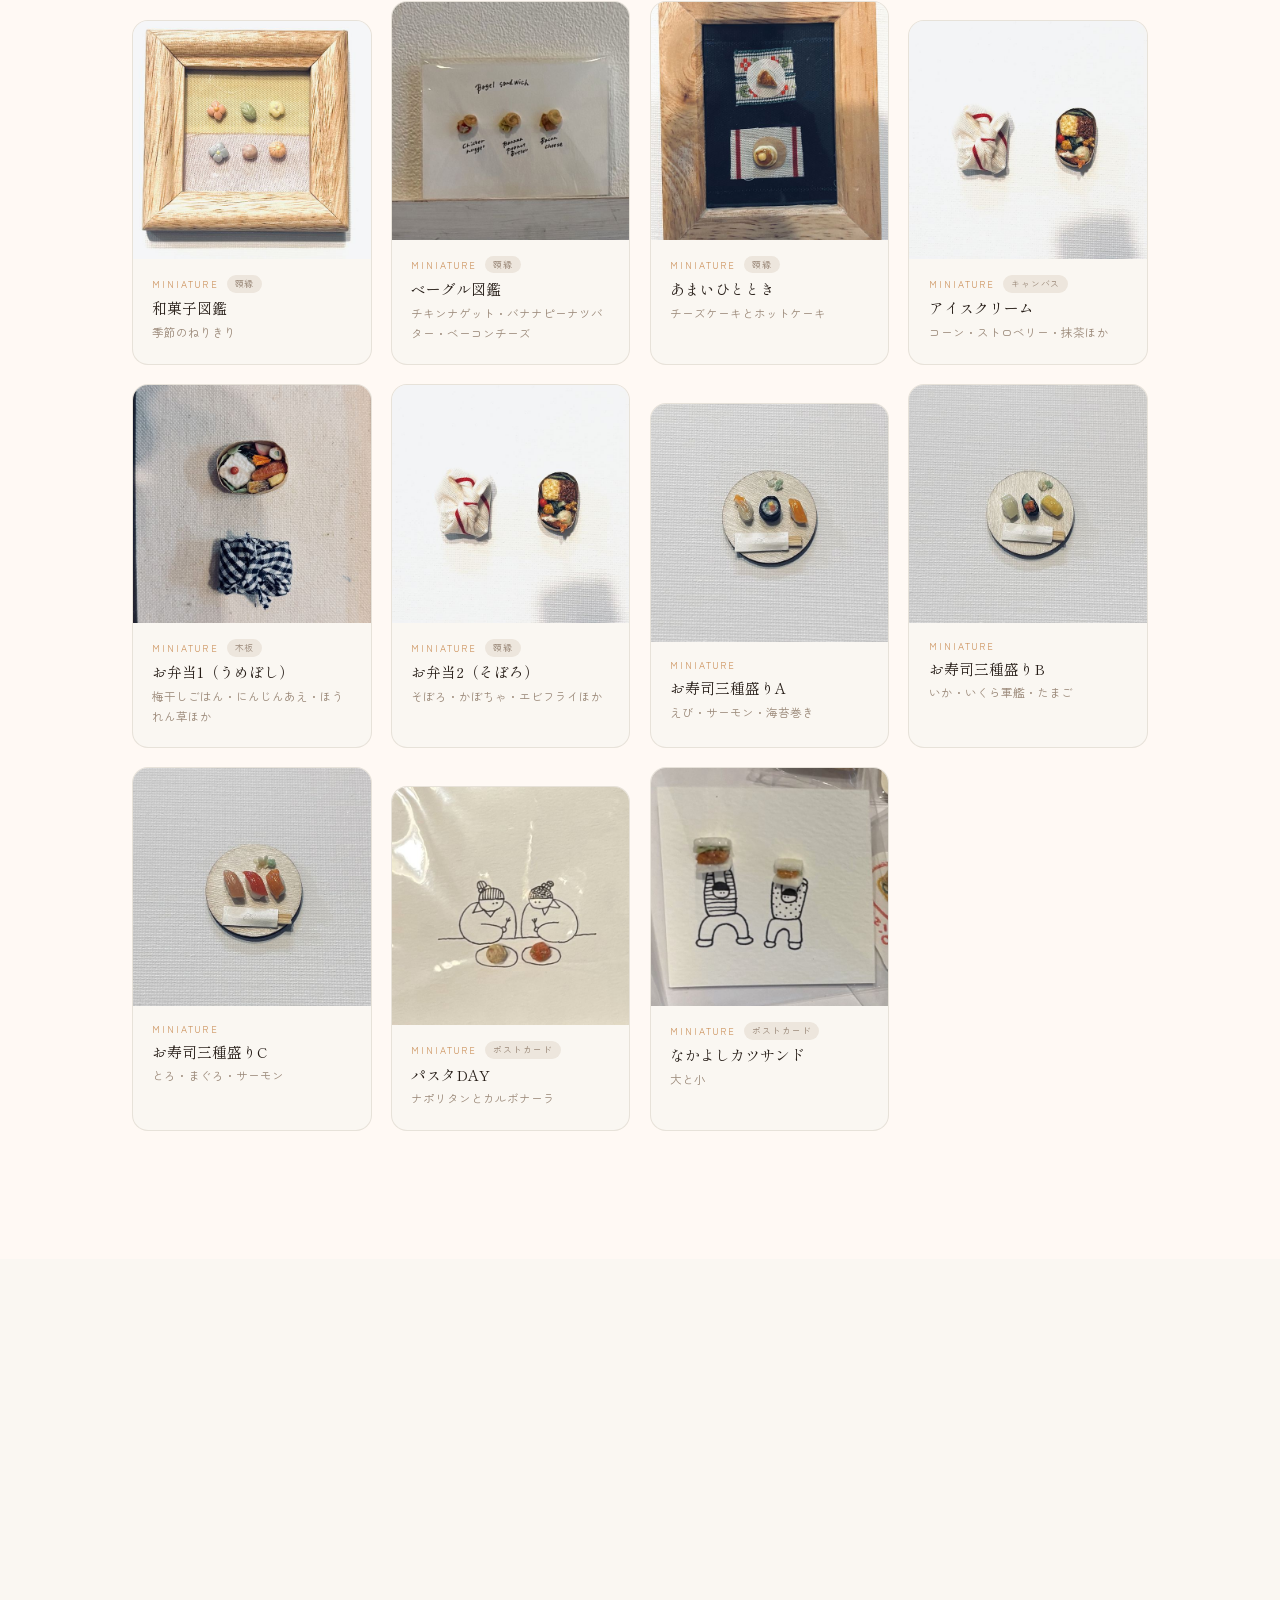
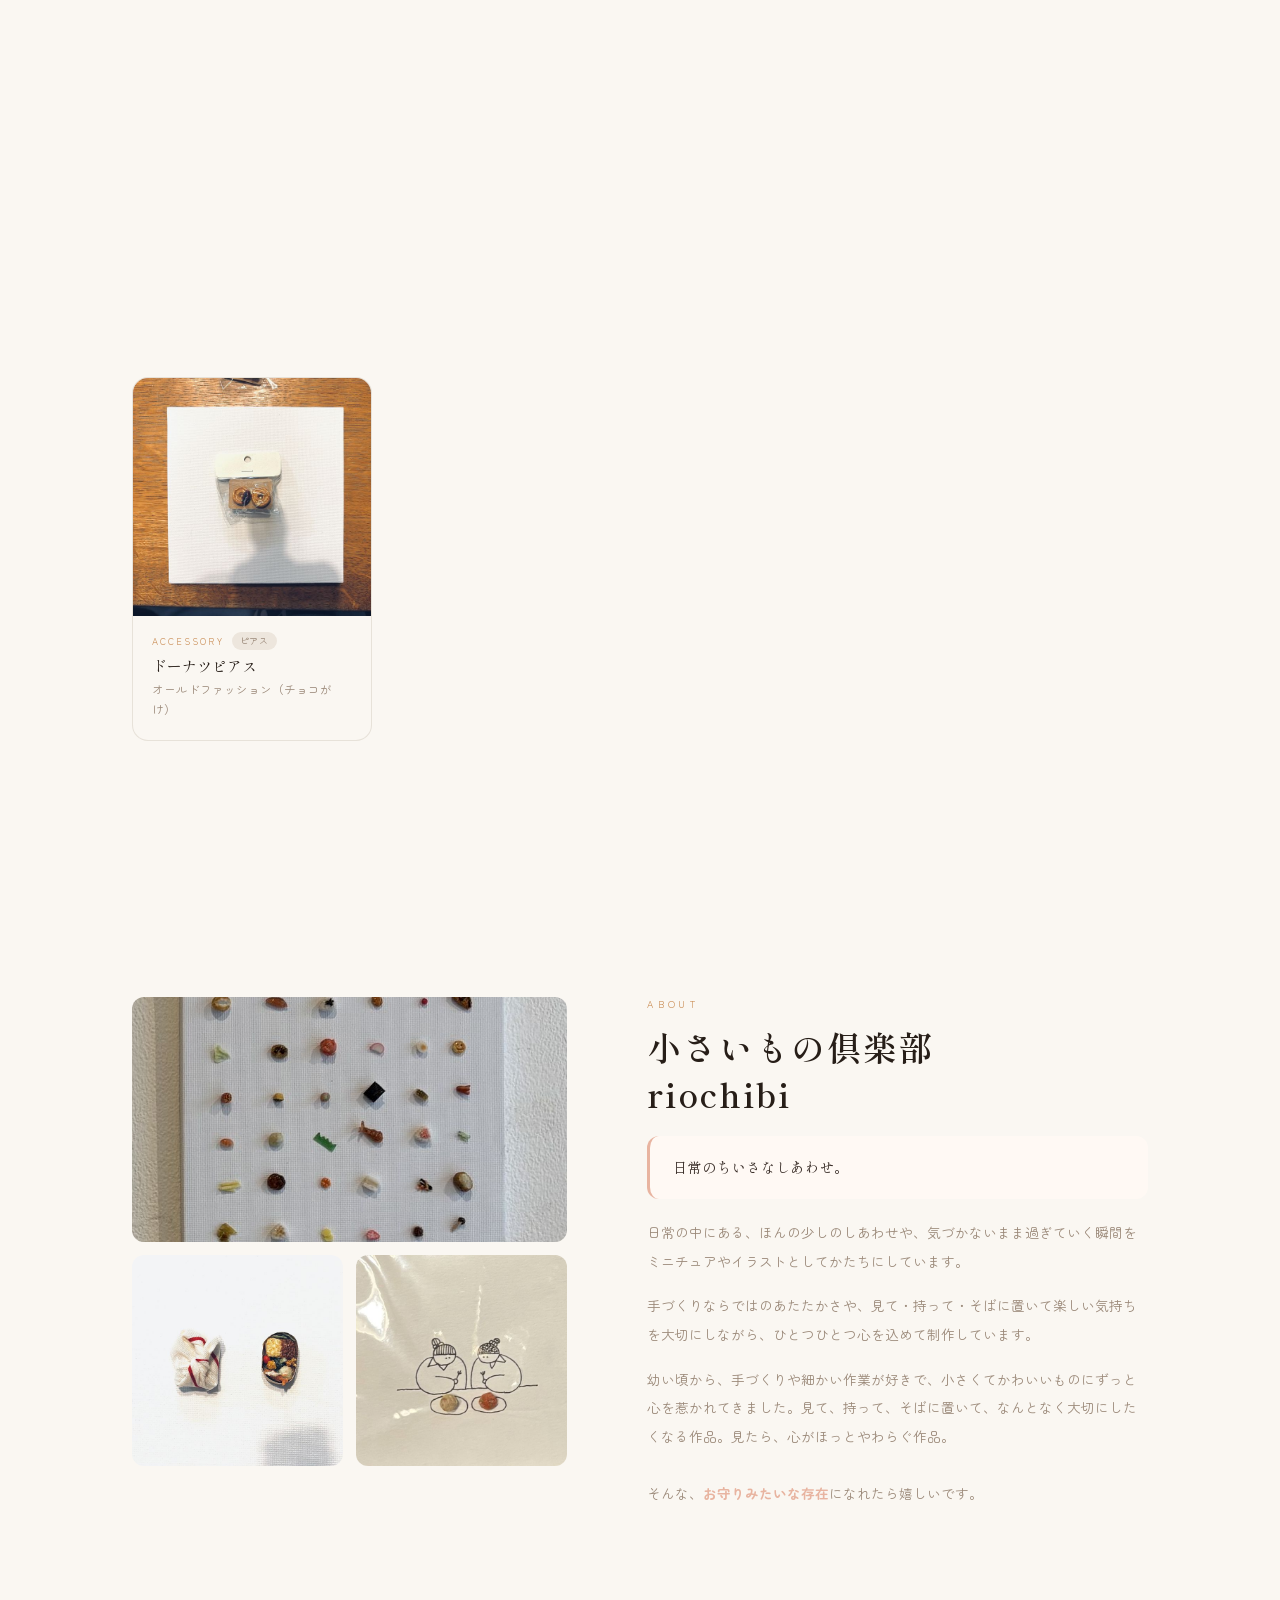
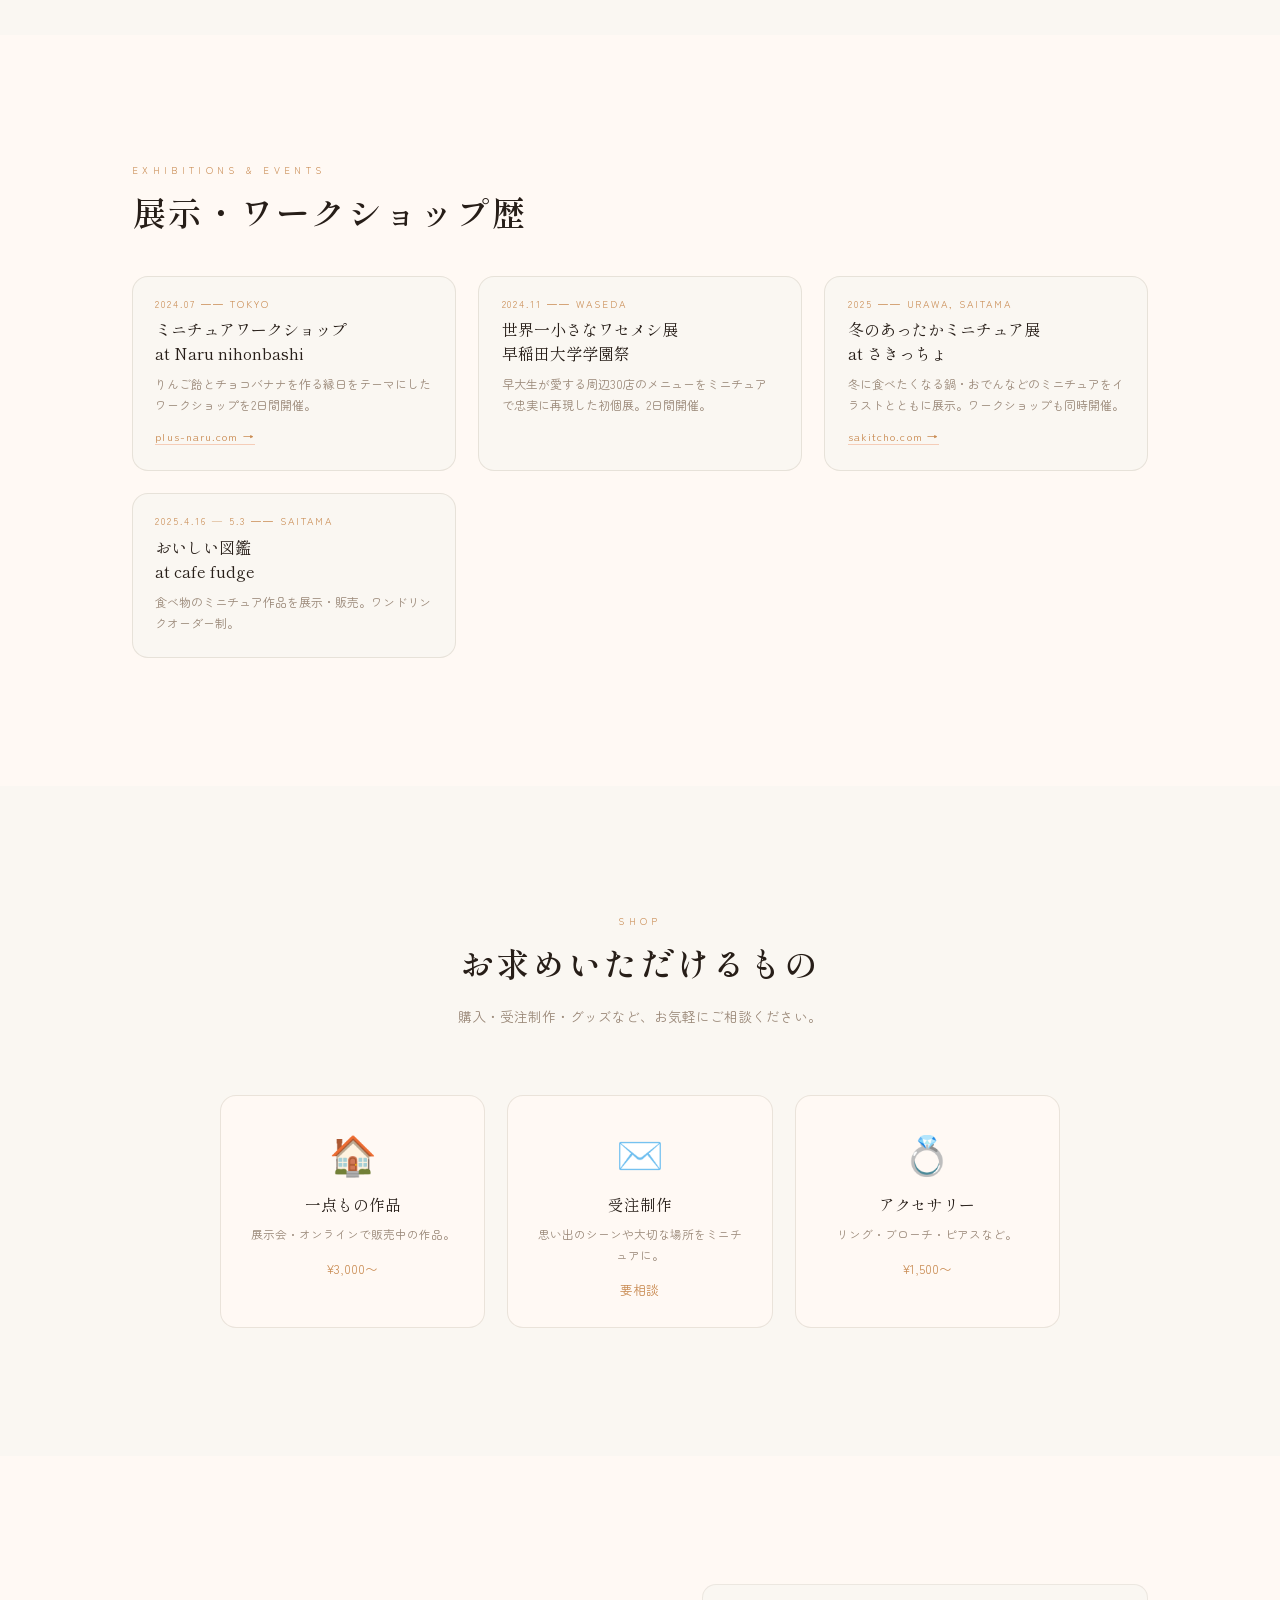
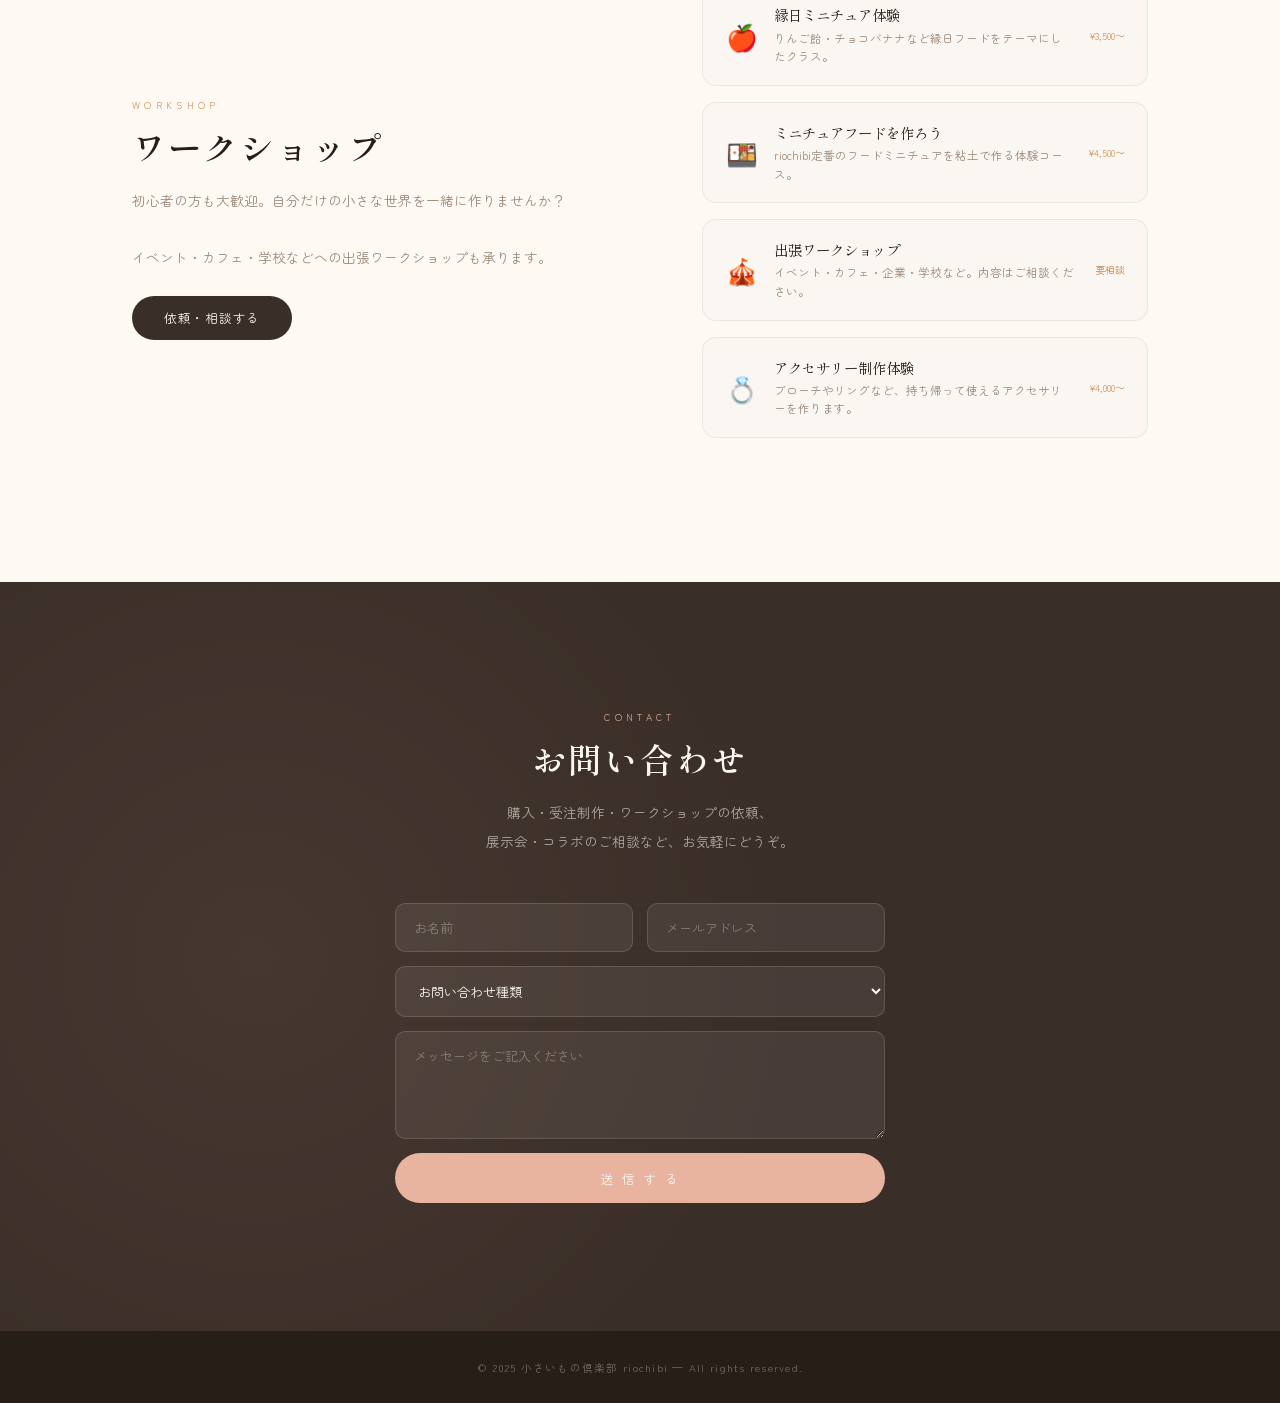
==== commit 4a79e696: "Rename riochibi_v4.html to index.html" ====
--- a/index.html
+++ b/index.html
@@ -3,353 +3,150 @@
 <head>
 <meta charset="UTF-8">
 <meta name="viewport" content="width=device-width, initial-scale=1.0">
-<title>小さいもの倶楽部 riochibi</title>
+<title>riochibi | 小さいもの倶楽部</title>
 <link href="https://fonts.googleapis.com/css2?family=Zen+Maru+Gothic:wght@300;400;500&family=Shippori+Mincho:wght@400;600&display=swap" rel="stylesheet">
 <style>
   :root {
-    --cream:  #faf7f2;
-    --warm:   #fff9f4;
-    --fog:    #ede6dd;
-    --mist:   #d6cdc2;
-    --shadow: #9a8878;
-    --deep:   #3a2e28;
-    --blush:  #e8b4a0;
-    --peach:  #f5cdb8;
-    --honey:  #c98b52;
-    --sage:   #8aaa7a;
-    --ink:    #271e18;
+    --cream:#faf7f2; --warm:#fff9f4; --fog:#ede6dd; --mist:#d6cdc2;
+    --shadow:#9a8878; --deep:#3a2e28; --blush:#e8b4a0; --peach:#f5cdb8;
+    --honey:#c98b52; --sage:#8aaa7a; --ink:#271e18;
   }
-  * { margin:0; padding:0; box-sizing:border-box; }
-  html { scroll-behavior:smooth; }
-  body {
-    background:var(--cream);
-    color:var(--deep);
-    font-family:'Zen Maru Gothic', sans-serif;
-    overflow-x:hidden;
+  *{margin:0;padding:0;box-sizing:border-box;}
+  html{scroll-behavior:smooth;}
+  body{background:var(--cream);color:var(--deep);font-family:'Zen Maru Gothic',sans-serif;overflow-x:hidden;}
+
+  /* particles */
+  .particles{position:fixed;inset:0;pointer-events:none;z-index:0;overflow:hidden;}
+  .particle{position:absolute;border-radius:50%;background:radial-gradient(circle,rgba(232,180,160,0.3) 0%,transparent 70%);animation:floatUp linear infinite;}
+  @keyframes floatUp{0%{transform:translateY(105vh);opacity:0;}10%{opacity:.8;}90%{opacity:.3;}100%{transform:translateY(-10vh);opacity:0;}}
+
+  /* NAV */
+  nav{position:fixed;top:0;left:0;right:0;z-index:200;padding:.9rem 2rem;display:flex;justify-content:space-between;align-items:center;background:rgba(250,247,242,0.9);backdrop-filter:blur(14px);border-bottom:1px solid rgba(214,205,194,0.4);}
+  .nav-brand{line-height:1.25;}
+  .nav-brand-main{font-family:'Shippori Mincho',serif;font-size:.9rem;color:var(--ink);letter-spacing:.12em;display:block;}
+  .nav-brand-sub{font-size:.6rem;color:var(--shadow);letter-spacing:.3em;}
+  .nav-links{display:flex;gap:1.6rem;list-style:none;}
+  .nav-links a{text-decoration:none;font-size:.73rem;color:var(--shadow);letter-spacing:.1em;transition:color .3s;position:relative;}
+  .nav-links a::after{content:'';position:absolute;bottom:-3px;left:0;width:0;height:1px;background:var(--honey);transition:width .3s;}
+  .nav-links a:hover{color:var(--deep);}
+  .nav-links a:hover::after{width:100%;}
+
+  /* HERO */
+  .hero{min-height:100vh;display:flex;flex-direction:column;align-items:center;justify-content:center;text-align:center;padding:7rem 2rem 5rem;position:relative;overflow:hidden;}
+  .hero-orb{position:absolute;border-radius:50%;pointer-events:none;animation:breathe ease-in-out infinite;}
+  @keyframes breathe{0%,100%{transform:scale(1)}50%{transform:scale(1.1)}}
+  .hero-eyebrow{font-size:.62rem;letter-spacing:.45em;color:var(--honey);margin-bottom:1.6rem;position:relative;z-index:1;animation:fadeUp .9s ease both .1s;}
+  .hero-title-small{font-family:'Shippori Mincho',serif;font-size:clamp(.85rem,.7rem + .5vw,1rem);letter-spacing:.3em;color:var(--shadow);margin-bottom:.7rem;position:relative;z-index:1;animation:fadeUp .9s ease both .25s;}
+  .hero-brand{font-family:'Shippori Mincho',serif;font-size:clamp(3rem,9vw,6rem);font-weight:600;color:var(--ink);line-height:1.15;letter-spacing:.04em;margin-bottom:1.8rem;position:relative;z-index:1;animation:fadeUp .9s ease both .4s;}
+  .hero-brand .sub{display:block;font-size:clamp(1.2rem,3.5vw,2rem);color:var(--honey);letter-spacing:.22em;margin-top:.3rem;}
+  .hero-tagline{font-family:'Shippori Mincho',serif;font-size:clamp(.95rem,2vw,1.25rem);color:var(--shadow);letter-spacing:.12em;line-height:2;margin-bottom:3rem;position:relative;z-index:1;animation:fadeUp .9s ease both .55s;}
+  .hero-tagline em{font-style:normal;color:var(--blush);border-bottom:1.5px solid var(--peach);}
+  .hero-cta{display:flex;gap:1rem;justify-content:center;flex-wrap:wrap;position:relative;z-index:1;animation:fadeUp .9s ease both .7s;}
+  .btn{padding:.82rem 2rem;border-radius:50px;font-family:'Zen Maru Gothic',sans-serif;font-size:.78rem;letter-spacing:.14em;text-decoration:none;transition:all .3s;cursor:pointer;border:none;display:inline-block;}
+  .btn-primary{background:var(--deep);color:var(--cream);}
+  .btn-primary:hover{background:var(--honey);transform:translateY(-2px);box-shadow:0 8px 24px rgba(58,46,40,.18);}
+  .btn-secondary{background:transparent;color:var(--deep);border:1.5px solid var(--mist);}
+  .btn-secondary:hover{border-color:var(--deep);transform:translateY(-2px);}
+  .scroll-hint{position:absolute;bottom:2.5rem;left:50%;transform:translateX(-50%);display:flex;flex-direction:column;align-items:center;gap:.5rem;z-index:1;animation:fadeUp 1s ease both 1s;}
+  .scroll-hint span{font-size:.56rem;letter-spacing:.35em;color:var(--mist);}
+  .scroll-line{width:1px;height:36px;background:linear-gradient(to bottom,var(--mist),transparent);animation:scrollAnim 1.6s ease-in-out infinite;}
+  @keyframes scrollAnim{0%{transform:scaleY(0);transform-origin:top;}50%{transform:scaleY(1);transform-origin:top;}51%{transform:scaleY(1);transform-origin:bottom;}100%{transform:scaleY(0);transform-origin:bottom;}}
+  @keyframes fadeUp{from{opacity:0;transform:translateY(20px);}to{opacity:1;transform:translateY(0);}}
+
+  /* SECTIONS */
+  section{position:relative;z-index:1;}
+  .section-inner{max-width:1080px;margin:0 auto;padding:0 2rem;}
+  .section-label{font-size:.6rem;letter-spacing:.45em;color:var(--honey);margin-bottom:.7rem;display:block;}
+  .section-title{font-family:'Shippori Mincho',serif;font-size:clamp(1.5rem,4vw,2.1rem);font-weight:600;color:var(--ink);letter-spacing:.06em;margin-bottom:1rem;line-height:1.4;}
+  .section-desc{font-size:.85rem;color:var(--shadow);line-height:2.1;}
+  .reveal{opacity:0;transform:translateY(26px);transition:opacity .85s ease,transform .85s ease;}
+  .reveal.visible{opacity:1;transform:translateY(0);}
+
+  /* WORKS */
+  .works{padding:8rem 0;background:var(--warm);}
+  .works-header{display:flex;justify-content:space-between;align-items:flex-end;margin-bottom:2.5rem;flex-wrap:wrap;gap:1rem;}
+  .works-grid{display:grid;grid-template-columns:repeat(4,1fr);gap:1.2rem;}
+  .work-card{background:var(--cream);border-radius:16px;overflow:hidden;border:1px solid rgba(214,205,194,.5);transition:transform .4s ease,box-shadow .4s ease;cursor:pointer;}
+  .work-card:hover{transform:translateY(-5px);box-shadow:0 16px 36px rgba(58,46,40,.1);}
+  .work-card:nth-child(3n+2){margin-top:1.2rem;}
+  .work-img{width:100%;aspect-ratio:1/1;object-fit:cover;display:block;background:var(--fog);}
+  .work-info{padding:1rem 1.2rem 1.3rem;}
+  .work-tag{font-size:.58rem;letter-spacing:.22em;color:var(--honey);margin-bottom:.3rem;display:flex;align-items:center;gap:.5rem;}
+  .work-badge{font-size:.55rem;background:var(--fog);color:var(--shadow);padding:.15rem .5rem;border-radius:20px;letter-spacing:.1em;}
+  .work-name{font-family:'Shippori Mincho',serif;font-size:.92rem;color:var(--ink);margin-bottom:.3rem;}
+  .work-desc{font-size:.72rem;color:var(--shadow);line-height:1.7;}
+  .cat-label{font-family:'Shippori Mincho',serif;font-size:1rem;color:var(--honey);letter-spacing:.2em;margin:3rem 0 1.2rem;padding-bottom:.6rem;border-bottom:1px solid var(--fog);}
+
+  /* ABOUT */
+  .about{padding:8rem 0;}
+  .about-inner{display:grid;grid-template-columns:1fr 1.15fr;gap:5rem;align-items:start;max-width:1080px;margin:0 auto;padding:0 2rem;}
+  .about-gallery{display:grid;grid-template-columns:1fr 1fr;gap:.8rem;}
+  .about-gallery-img{border-radius:12px;object-fit:cover;width:100%;aspect-ratio:1/1;display:block;background:var(--fog);}
+  .concept-box{background:var(--warm);border-radius:12px;padding:1.1rem 1.4rem;margin:1.2rem 0;border-left:3px solid var(--blush);}
+  .concept-box p{font-family:'Shippori Mincho',serif;font-size:.88rem;color:var(--deep);line-height:2;letter-spacing:.05em;}
+
+  /* EXHIBITIONS */
+  .exhibitions{padding:8rem 0;background:var(--warm);}
+  .ex-grid{display:grid;grid-template-columns:repeat(3,1fr);gap:1.4rem;margin-top:2.5rem;}
+  .ex-card{background:var(--cream);border-radius:16px;overflow:hidden;border:1px solid rgba(214,205,194,.5);transition:all .35s;}
+  .ex-card:hover{transform:translateY(-4px);box-shadow:0 14px 30px rgba(58,46,40,.08);}
+  .ex-info{padding:1.2rem 1.4rem 1.5rem;}
+  .ex-date{font-size:.62rem;letter-spacing:.2em;color:var(--honey);margin-bottom:.4rem;}
+  .ex-title{font-family:'Shippori Mincho',serif;font-size:1rem;color:var(--ink);margin-bottom:.5rem;line-height:1.5;}
+  .ex-desc{font-size:.75rem;color:var(--shadow);line-height:1.75;}
+  .ex-link{display:inline-block;margin-top:.8rem;font-size:.68rem;color:var(--honey);text-decoration:none;letter-spacing:.1em;border-bottom:1px solid var(--peach);transition:color .2s;}
+  .ex-link:hover{color:var(--deep);}
+
+  /* SHOP */
+  .shop{padding:8rem 0;}
+  .shop-header{text-align:center;margin-bottom:4rem;}
+  .shop-grid{display:grid;grid-template-columns:repeat(3,1fr);gap:1.4rem;max-width:840px;margin:0 auto;}
+  .shop-card{background:var(--warm);border-radius:16px;padding:1.8rem;text-align:center;border:1px solid rgba(214,205,194,.5);transition:all .3s;cursor:pointer;}
+  .shop-card:hover{border-color:var(--honey);transform:translateY(-4px);box-shadow:0 10px 28px rgba(201,139,82,.1);}
+  .shop-icon{font-size:2.4rem;margin-bottom:.8rem;display:block;}
+  .shop-name{font-family:'Shippori Mincho',serif;font-size:.98rem;color:var(--ink);margin-bottom:.5rem;}
+  .shop-detail{font-size:.73rem;color:var(--shadow);line-height:1.75;}
+  .shop-price{margin-top:.9rem;font-size:.8rem;color:var(--honey);}
+
+  /* WORKSHOP */
+  .workshop{padding:8rem 0;background:var(--warm);}
+  .workshop-inner{display:grid;grid-template-columns:1.1fr 1fr;gap:5rem;align-items:center;max-width:1080px;margin:0 auto;padding:0 2rem;}
+  .ws-card{background:var(--cream);border-radius:14px;padding:1.2rem 1.4rem;display:flex;align-items:center;gap:1rem;border:1px solid rgba(214,205,194,.4);transition:all .3s;margin-bottom:1rem;}
+  .ws-card:hover{border-color:var(--honey);transform:translateX(4px);}
+  .ws-icon{font-size:1.6rem;flex-shrink:0;}
+  .ws-title{font-family:'Shippori Mincho',serif;font-size:.9rem;color:var(--ink);margin-bottom:.2rem;}
+  .ws-detail{font-size:.72rem;color:var(--shadow);line-height:1.6;}
+  .ws-badge{margin-left:auto;font-size:.63rem;color:var(--honey);flex-shrink:0;white-space:nowrap;}
+
+  /* CONTACT */
+  .contact{padding:8rem 0;background:var(--deep);color:var(--cream);text-align:center;position:relative;overflow:hidden;}
+  .contact::before{content:'';position:absolute;inset:0;background:radial-gradient(circle at 20% 50%,rgba(232,180,160,.07) 0%,transparent 50%);}
+  .contact-inner{position:relative;z-index:1;max-width:1080px;margin:0 auto;padding:0 2rem;}
+  .contact .section-label{color:var(--blush);}
+  .contact .section-title{color:var(--cream);}
+  .contact .section-desc{color:rgba(250,247,242,.6);margin:0 auto 3rem;max-width:420px;}
+  .contact-form{max-width:490px;margin:0 auto;display:flex;flex-direction:column;gap:.9rem;}
+  .form-row{display:grid;grid-template-columns:1fr 1fr;gap:.9rem;}
+  .form-input,.form-select,.form-textarea{width:100%;padding:.86rem 1.1rem;background:rgba(255,255,255,.07);border:1px solid rgba(250,247,242,.14);border-radius:10px;color:var(--cream);font-family:'Zen Maru Gothic',sans-serif;font-size:.82rem;transition:border-color .3s;outline:none;}
+  .form-input::placeholder,.form-textarea::placeholder{color:rgba(250,247,242,.35);}
+  .form-select option{color:var(--deep);background:var(--cream);}
+  .form-input:focus,.form-select:focus,.form-textarea:focus{border-color:var(--blush);}
+  .form-textarea{resize:vertical;min-height:108px;}
+  .form-submit{background:var(--blush);color:var(--cream);padding:.95rem;border-radius:50px;border:none;font-family:'Zen Maru Gothic',sans-serif;font-size:.8rem;letter-spacing:.18em;cursor:pointer;transition:all .3s;}
+  .form-submit:hover{background:var(--honey);transform:translateY(-2px);}
+  footer{background:var(--ink);color:rgba(250,247,242,.35);text-align:center;padding:1.8rem;font-size:.66rem;letter-spacing:.12em;}
+
+  @media(max-width:900px){
+    .works-grid{grid-template-columns:repeat(2,1fr);}
+    .ex-grid{grid-template-columns:1fr;max-width:480px;margin-left:auto;margin-right:auto;}
+    .shop-grid{grid-template-columns:1fr;max-width:340px;}
+    .about-inner,.workshop-inner{grid-template-columns:1fr;gap:3rem;}
+    .form-row{grid-template-columns:1fr;}
   }
-
-  /* particles */
-  .particles { position:fixed; inset:0; pointer-events:none; z-index:0; overflow:hidden; }
-  .particle {
-    position:absolute; border-radius:50%;
-    background:radial-gradient(circle, rgba(232,180,160,0.3) 0%, transparent 70%);
-    animation:floatUp linear infinite;
-  }
-  @keyframes floatUp {
-    0%   { transform:translateY(105vh); opacity:0; }
-    10%  { opacity:.8; }
-    90%  { opacity:.3; }
-    100% { transform:translateY(-10vh); opacity:0; }
-  }
-
-  /* NAV */
-  nav {
-    position:fixed; top:0; left:0; right:0; z-index:200;
-    padding:.9rem 2rem;
-    display:flex; justify-content:space-between; align-items:center;
-    background:rgba(250,247,242,0.9);
-    backdrop-filter:blur(14px);
-    border-bottom:1px solid rgba(214,205,194,0.4);
-  }
-  .nav-brand { line-height:1.25; }
-  .nav-brand-main { font-family:'Shippori Mincho',serif; font-size:.9rem; color:var(--ink); letter-spacing:.12em; display:block; }
-  .nav-brand-sub  { font-size:.6rem; color:var(--shadow); letter-spacing:.3em; }
-  .nav-links { display:flex; gap:1.6rem; list-style:none; }
-  .nav-links a {
-    text-decoration:none; font-size:.73rem; color:var(--shadow);
-    letter-spacing:.1em; transition:color .3s; position:relative;
-  }
-  .nav-links a::after {
-    content:''; position:absolute; bottom:-3px; left:0;
-    width:0; height:1px; background:var(--honey); transition:width .3s;
-  }
-  .nav-links a:hover { color:var(--deep); }
-  .nav-links a:hover::after { width:100%; }
-
-  /* HERO */
-  .hero {
-    min-height:100vh; display:flex; flex-direction:column;
-    align-items:center; justify-content:center; text-align:center;
-    padding:7rem 2rem 5rem; position:relative; overflow:hidden;
-  }
-  .hero-orb {
-    position:absolute; border-radius:50%; pointer-events:none;
-    animation:breathe ease-in-out infinite;
-  }
-  @keyframes breathe { 0%,100%{transform:scale(1)} 50%{transform:scale(1.1)} }
-  .hero-eyebrow {
-    font-size:.62rem; letter-spacing:.45em; color:var(--honey);
-    margin-bottom:1.6rem; position:relative; z-index:1;
-    animation:fadeUp .9s ease both .1s;
-  }
-  .hero-title-small {
-    font-family:'Shippori Mincho',serif;
-    font-size:clamp(.85rem,.7rem + .5vw,1rem);
-    letter-spacing:.3em; color:var(--shadow);
-    margin-bottom:.7rem; position:relative; z-index:1;
-    animation:fadeUp .9s ease both .25s;
-  }
-  .hero-brand {
-    font-family:'Shippori Mincho',serif;
-    font-size:clamp(3rem,9vw,6rem); font-weight:600;
-    color:var(--ink); line-height:1.15; letter-spacing:.04em;
-    margin-bottom:1.8rem; position:relative; z-index:1;
-    animation:fadeUp .9s ease both .4s;
-  }
-  .hero-brand .sub {
-    display:block; font-size:clamp(1.2rem,3.5vw,2rem);
-    color:var(--honey); letter-spacing:.22em; margin-top:.3rem;
-  }
-  .hero-tagline {
-    font-family:'Shippori Mincho',serif;
-    font-size:clamp(.95rem,2vw,1.25rem);
-    color:var(--shadow); letter-spacing:.12em; line-height:2;
-    margin-bottom:3rem; position:relative; z-index:1;
-    animation:fadeUp .9s ease both .55s;
-  }
-  .hero-tagline em {
-    font-style:normal; color:var(--blush);
-    border-bottom:1.5px solid var(--peach);
-  }
-  .hero-cta {
-    display:flex; gap:1rem; justify-content:center; flex-wrap:wrap;
-    position:relative; z-index:1; animation:fadeUp .9s ease both .7s;
-  }
-  .btn {
-    padding:.82rem 2rem; border-radius:50px;
-    font-family:'Zen Maru Gothic',sans-serif; font-size:.78rem;
-    letter-spacing:.14em; text-decoration:none; transition:all .3s;
-    cursor:pointer; border:none; display:inline-block;
-  }
-  .btn-primary { background:var(--deep); color:var(--cream); }
-  .btn-primary:hover { background:var(--honey); transform:translateY(-2px); box-shadow:0 8px 24px rgba(58,46,40,.18); }
-  .btn-secondary { background:transparent; color:var(--deep); border:1.5px solid var(--mist); }
-  .btn-secondary:hover { border-color:var(--deep); transform:translateY(-2px); }
-  .scroll-hint {
-    position:absolute; bottom:2.5rem; left:50%; transform:translateX(-50%);
-    display:flex; flex-direction:column; align-items:center; gap:.5rem;
-    z-index:1; animation:fadeUp 1s ease both 1s;
-  }
-  .scroll-hint span { font-size:.56rem; letter-spacing:.35em; color:var(--mist); }
-  .scroll-line {
-    width:1px; height:36px; background:linear-gradient(to bottom,var(--mist),transparent);
-    animation:scrollAnim 1.6s ease-in-out infinite;
-  }
-  @keyframes scrollAnim {
-    0%   { transform:scaleY(0); transform-origin:top; }
-    50%  { transform:scaleY(1); transform-origin:top; }
-    51%  { transform:scaleY(1); transform-origin:bottom; }
-    100% { transform:scaleY(0); transform-origin:bottom; }
-  }
-  @keyframes fadeUp {
-    from { opacity:0; transform:translateY(20px); }
-    to   { opacity:1; transform:translateY(0); }
-  }
-
-  /* SECTIONS */
-  section { position:relative; z-index:1; }
-  .section-inner { max-width:1080px; margin:0 auto; padding:0 2rem; }
-  .section-label { font-size:.6rem; letter-spacing:.45em; color:var(--honey); margin-bottom:.7rem; display:block; }
-  .section-title {
-    font-family:'Shippori Mincho',serif;
-    font-size:clamp(1.5rem,4vw,2.1rem); font-weight:600;
-    color:var(--ink); letter-spacing:.06em; margin-bottom:1rem; line-height:1.4;
-  }
-  .section-desc { font-size:.85rem; color:var(--shadow); line-height:2.1; }
-  .reveal { opacity:0; transform:translateY(26px); transition:opacity .85s ease,transform .85s ease; }
-  .reveal.visible { opacity:1; transform:translateY(0); }
-
-  /* WORKS */
-  .works { padding:8rem 0; background:var(--warm); }
-  .works-header {
-    display:flex; justify-content:space-between; align-items:flex-end;
-    margin-bottom:2.5rem; flex-wrap:wrap; gap:1rem;
-  }
-  .works-grid {
-    display:grid;
-    grid-template-columns:repeat(4,1fr);
-    gap:1.2rem;
-  }
-  .work-card {
-    background:var(--cream); border-radius:16px; overflow:hidden;
-    border:1px solid rgba(214,205,194,.5);
-    transition:transform .4s ease,box-shadow .4s ease; cursor:pointer;
-  }
-  .work-card:hover { transform:translateY(-5px); box-shadow:0 16px 36px rgba(58,46,40,.1); }
-  .work-card:nth-child(3n+2) { margin-top:1.2rem; }
-  .work-img {
-    width:100%; aspect-ratio:1/1; object-fit:cover; display:block;
-    background:var(--fog);
-  }
-  .work-info { padding:1rem 1.2rem 1.3rem; }
-  .work-tag { font-size:.58rem; letter-spacing:.22em; color:var(--honey); margin-bottom:.3rem; }
-  .work-name { font-family:'Shippori Mincho',serif; font-size:.92rem; color:var(--ink); margin-bottom:.3rem; }
-  .work-desc { font-size:.72rem; color:var(--shadow); line-height:1.7; }
-
-  .cat-label {
-    font-family:'Shippori Mincho',serif;
-    font-size:1rem; color:var(--honey); letter-spacing:.2em;
-    margin:3rem 0 1.2rem; padding-bottom:.6rem;
-    border-bottom:1px solid var(--fog);
-  }
-
-  /* ABOUT */
-  .about { padding:8rem 0; }
-  .about-inner {
-    display:grid; grid-template-columns:1fr 1.15fr;
-    gap:5rem; align-items:start;
-    max-width:1080px; margin:0 auto; padding:0 2rem;
-  }
-  .about-gallery {
-    display:grid; grid-template-columns:1fr 1fr; gap:.8rem;
-  }
-  .about-gallery-img {
-    border-radius:12px; object-fit:cover; width:100%;
-    aspect-ratio:1/1; display:block; background:var(--fog);
-  }
-  .about-gallery-img:first-child {
-    grid-column:1/-1; aspect-ratio:16/9;
-  }
-  .concept-box {
-    background:var(--warm); border-radius:12px;
-    padding:1.1rem 1.4rem; margin:1.2rem 0;
-    border-left:3px solid var(--blush);
-  }
-  .concept-box p {
-    font-family:'Shippori Mincho',serif;
-    font-size:.88rem; color:var(--deep); line-height:2; letter-spacing:.05em;
-  }
-
-  /* EXHIBITIONS */
-  .exhibitions { padding:8rem 0; background:var(--warm); }
-  .ex-grid {
-    display:grid; grid-template-columns:repeat(3,1fr);
-    gap:1.4rem; margin-top:2.5rem;
-  }
-  .ex-card {
-    background:var(--cream); border-radius:16px; overflow:hidden;
-    border:1px solid rgba(214,205,194,.5); transition:all .35s;
-  }
-  .ex-card:hover { transform:translateY(-4px); box-shadow:0 14px 30px rgba(58,46,40,.08); }
-  .ex-img {
-    width:100%; aspect-ratio:4/3; object-fit:cover; display:block; background:var(--fog);
-  }
-  .ex-info { padding:1.2rem 1.4rem 1.5rem; }
-  .ex-date { font-size:.62rem; letter-spacing:.2em; color:var(--honey); margin-bottom:.4rem; }
-  .ex-title { font-family:'Shippori Mincho',serif; font-size:1rem; color:var(--ink); margin-bottom:.5rem; line-height:1.5; }
-  .ex-desc { font-size:.75rem; color:var(--shadow); line-height:1.75; }
-  .ex-link {
-    display:inline-block; margin-top:.8rem;
-    font-size:.68rem; color:var(--honey); text-decoration:none;
-    letter-spacing:.1em; border-bottom:1px solid var(--peach);
-    transition:color .2s;
-  }
-  .ex-link:hover { color:var(--deep); }
-
-  /* SHOP */
-  .shop { padding:8rem 0; }
-  .shop-header { text-align:center; margin-bottom:4rem; }
-  .shop-grid {
-    display:grid; grid-template-columns:repeat(3,1fr);
-    gap:1.4rem; max-width:840px; margin:0 auto;
-  }
-  .shop-card {
-    background:var(--warm); border-radius:16px; padding:1.8rem;
-    text-align:center; border:1px solid rgba(214,205,194,.5);
-    transition:all .3s; cursor:pointer;
-  }
-  .shop-card:hover { border-color:var(--honey); transform:translateY(-4px); box-shadow:0 10px 28px rgba(201,139,82,.1); }
-  .shop-icon { font-size:2.4rem; margin-bottom:.8rem; display:block; }
-  .shop-name { font-family:'Shippori Mincho',serif; font-size:.98rem; color:var(--ink); margin-bottom:.5rem; }
-  .shop-detail { font-size:.73rem; color:var(--shadow); line-height:1.75; }
-  .shop-price { margin-top:.9rem; font-size:.8rem; color:var(--honey); }
-
-  /* ACCESSORIES */
-  .accessories { padding:8rem 0; background:var(--warm); }
-  .acc-grid {
-    display:grid; grid-template-columns:repeat(4,1fr);
-    gap:1.2rem; margin-top:2.5rem;
-  }
-  .acc-card {
-    background:var(--cream); border-radius:14px; overflow:hidden;
-    border:1px solid rgba(214,205,194,.4); transition:all .35s; cursor:pointer;
-  }
-  .acc-card:hover { transform:translateY(-5px); box-shadow:0 12px 28px rgba(58,46,40,.08); }
-  .acc-img { width:100%; aspect-ratio:1/1; object-fit:cover; display:block; background:var(--fog); }
-  .acc-info { padding:.9rem 1.1rem 1.1rem; }
-  .acc-name { font-family:'Shippori Mincho',serif; font-size:.88rem; color:var(--ink); margin-bottom:.25rem; }
-  .acc-desc { font-size:.7rem; color:var(--shadow); line-height:1.65; }
-
-  /* WORKSHOP */
-  .workshop { padding:8rem 0; }
-  .workshop-inner {
-    display:grid; grid-template-columns:1.1fr 1fr; gap:5rem; align-items:center;
-    max-width:1080px; margin:0 auto; padding:0 2rem;
-  }
-  .ws-card {
-    background:var(--warm); border-radius:14px;
-    padding:1.2rem 1.4rem; display:flex; align-items:center; gap:1rem;
-    border:1px solid rgba(214,205,194,.4); transition:all .3s; margin-bottom:1rem;
-  }
-  .ws-card:hover { border-color:var(--honey); transform:translateX(4px); }
-  .ws-icon { font-size:1.6rem; flex-shrink:0; }
-  .ws-title { font-family:'Shippori Mincho',serif; font-size:.9rem; color:var(--ink); margin-bottom:.2rem; }
-  .ws-detail { font-size:.72rem; color:var(--shadow); line-height:1.6; }
-  .ws-badge { margin-left:auto; font-size:.63rem; color:var(--honey); flex-shrink:0; white-space:nowrap; }
-
-  /* CONTACT */
-  .contact {
-    padding:8rem 0; background:var(--deep); color:var(--cream);
-    text-align:center; position:relative; overflow:hidden;
-  }
-  .contact::before {
-    content:''; position:absolute; inset:0;
-    background:radial-gradient(circle at 20% 50%, rgba(232,180,160,.07) 0%, transparent 50%);
-  }
-  .contact-inner { position:relative; z-index:1; max-width:1080px; margin:0 auto; padding:0 2rem; }
-  .contact .section-label { color:var(--blush); }
-  .contact .section-title { color:var(--cream); }
-  .contact .section-desc { color:rgba(250,247,242,.6); margin:0 auto 3rem; max-width:420px; }
-  .contact-form { max-width:490px; margin:0 auto; display:flex; flex-direction:column; gap:.9rem; }
-  .form-row { display:grid; grid-template-columns:1fr 1fr; gap:.9rem; }
-  .form-input,.form-select,.form-textarea {
-    width:100%; padding:.86rem 1.1rem;
-    background:rgba(255,255,255,.07); border:1px solid rgba(250,247,242,.14);
-    border-radius:10px; color:var(--cream);
-    font-family:'Zen Maru Gothic',sans-serif; font-size:.82rem;
-    transition:border-color .3s; outline:none;
-  }
-  .form-input::placeholder,.form-textarea::placeholder { color:rgba(250,247,242,.35); }
-  .form-select option { color:var(--deep); background:var(--cream); }
-  .form-input:focus,.form-select:focus,.form-textarea:focus { border-color:var(--blush); }
-  .form-textarea { resize:vertical; min-height:108px; }
-  .form-submit {
-    background:var(--blush); color:var(--cream);
-    padding:.95rem; border-radius:50px; border:none;
-    font-family:'Zen Maru Gothic',sans-serif; font-size:.8rem;
-    letter-spacing:.18em; cursor:pointer; transition:all .3s;
-  }
-  .form-submit:hover { background:var(--honey); transform:translateY(-2px); }
-
-  footer {
-    background:var(--ink); color:rgba(250,247,242,.35);
-    text-align:center; padding:1.8rem; font-size:.66rem; letter-spacing:.12em;
-  }
-
-  @media (max-width:900px) {
-    .works-grid { grid-template-columns:repeat(2,1fr); }
-    .acc-grid { grid-template-columns:repeat(2,1fr); }
-    .ex-grid { grid-template-columns:1fr; max-width:480px; margin-left:auto; margin-right:auto; }
-    .shop-grid { grid-template-columns:1fr; max-width:340px; }
-    .about-inner,.workshop-inner { grid-template-columns:1fr; gap:3rem; }
-    .about-gallery-img:first-child { aspect-ratio:4/3; }
-    .form-row { grid-template-columns:1fr; }
-  }
-  @media (max-width:600px) {
-    .works-grid { grid-template-columns:1fr 1fr; }
-    .acc-grid { grid-template-columns:1fr 1fr; }
-    .nav-links { display:none; }
-    .work-card:nth-child(3n+2) { margin-top:0; }
+  @media(max-width:600px){
+    .works-grid{grid-template-columns:1fr 1fr;}
+    .nav-links{display:none;}
+    .work-card:nth-child(3n+2){margin-top:0;}
   }
 </style>
 </head>
@@ -371,207 +168,232 @@
   </ul>
 </nav>
 
-<!-- HERO -->
 <section class="hero">
   <div class="hero-orb" style="width:500px;height:500px;background:radial-gradient(circle,rgba(245,205,184,.2) 0%,transparent 70%);top:50%;left:50%;transform:translate(-50%,-50%);animation-duration:7s;"></div>
   <div class="hero-orb" style="width:240px;height:240px;background:radial-gradient(circle,rgba(138,170,122,.12) 0%,transparent 70%);top:22%;right:14%;animation-duration:9s;"></div>
-  <div class="hero-orb" style="width:180px;height:180px;background:radial-gradient(circle,rgba(232,180,160,.16) 0%,transparent 70%);bottom:22%;left:12%;animation-duration:11s;animation-delay:3s;"></div>
-
   <p class="hero-eyebrow">日常のちいさなしあわせ</p>
   <p class="hero-title-small">小さいもの倶楽部</p>
-  <h1 class="hero-brand">
-    riochibi
-    <span class="sub">ｍｉｎｉａｔｕｒｅ</span>
-  </h1>
+  <h1 class="hero-brand">riochibi<span class="sub">ｍｉｎｉａｔｕｒｅ</span></h1>
   <p class="hero-tagline"><em>まだ途中の、しあわせたち。</em></p>
   <div class="hero-cta">
     <a href="#works" class="btn btn-primary">作品を見る</a>
     <a href="#contact" class="btn btn-secondary">お問い合わせ</a>
   </div>
-  <div class="scroll-hint">
-    <span>SCROLL</span>
-    <div class="scroll-line"></div>
-  </div>
-</section>
-
-<!-- WORKS -->
+  <div class="scroll-hint"><span>SCROLL</span><div class="scroll-line"></div></div>
+</section>
+
 <section class="works" id="works">
   <div class="section-inner">
     <div class="works-header reveal">
-      <div>
-        <span class="section-label">WORKS</span>
-        <h2 class="section-title">ミニチュア作品</h2>
-      </div>
-    </div>
-
-    <p class="cat-label reveal">🍱 フード・日常のシーン</p>
+      <div><span class="section-label">WORKS</span><h2 class="section-title">ミニチュア作品</h2></div>
+    </div>
+    <p class="cat-label reveal">🍱 図鑑・フード</p>
     <div class="works-grid">
       <div class="work-card reveal">
-        <img class="work-img" src="[data-uri]" alt="ナポレオンのご褒美">
-        <div class="work-info">
-          <p class="work-tag">MINIATURE</p>
-          <p class="work-name">ナポレオンのご褒美</p>
-          <p class="work-desc">自分へのご褒美って、ちゃんと効く。</p>
-        </div>
-      </div>
-      <div class="work-card reveal">
-        <img class="work-img" src="[data-uri]" alt="きょうのおべんとう（和）">
-        <div class="work-info">
-          <p class="work-tag">MINIATURE</p>
-          <p class="work-name">きょうのおべんとう（和）</p>
-          <p class="work-desc">ひとくちの幸せ、集めました。</p>
-        </div>
-      </div>
-      <div class="work-card reveal">
-        <img class="work-img" src="[data-uri]" alt="きょうのおべんとう（洋）">
-        <div class="work-info">
-          <p class="work-tag">MINIATURE</p>
-          <p class="work-name">きょうのおべんとう（洋）</p>
-          <p class="work-desc">ひとくちの幸せ、もういちど。</p>
-        </div>
-      </div>
-      <div class="work-card reveal">
-        <img class="work-img" src="[data-uri]" alt="おむすびころりん">
-        <div class="work-info">
-          <p class="work-tag">MINIATURE</p>
-          <p class="work-name">おむすびころりん</p>
-          <p class="work-desc">気づいたら、ここまで来てた。</p>
-        </div>
-      </div>
-      <div class="work-card reveal">
-        <img class="work-img" src="[data-uri]" alt="ケチャップ職人">
-        <div class="work-info">
-          <p class="work-tag">MINIATURE</p>
-          <p class="work-name">ケチャップ職人</p>
-          <p class="work-desc">ここが腕の見せどころ。</p>
-        </div>
-      </div>
-      <div class="work-card reveal">
-        <img class="work-img" src="[data-uri]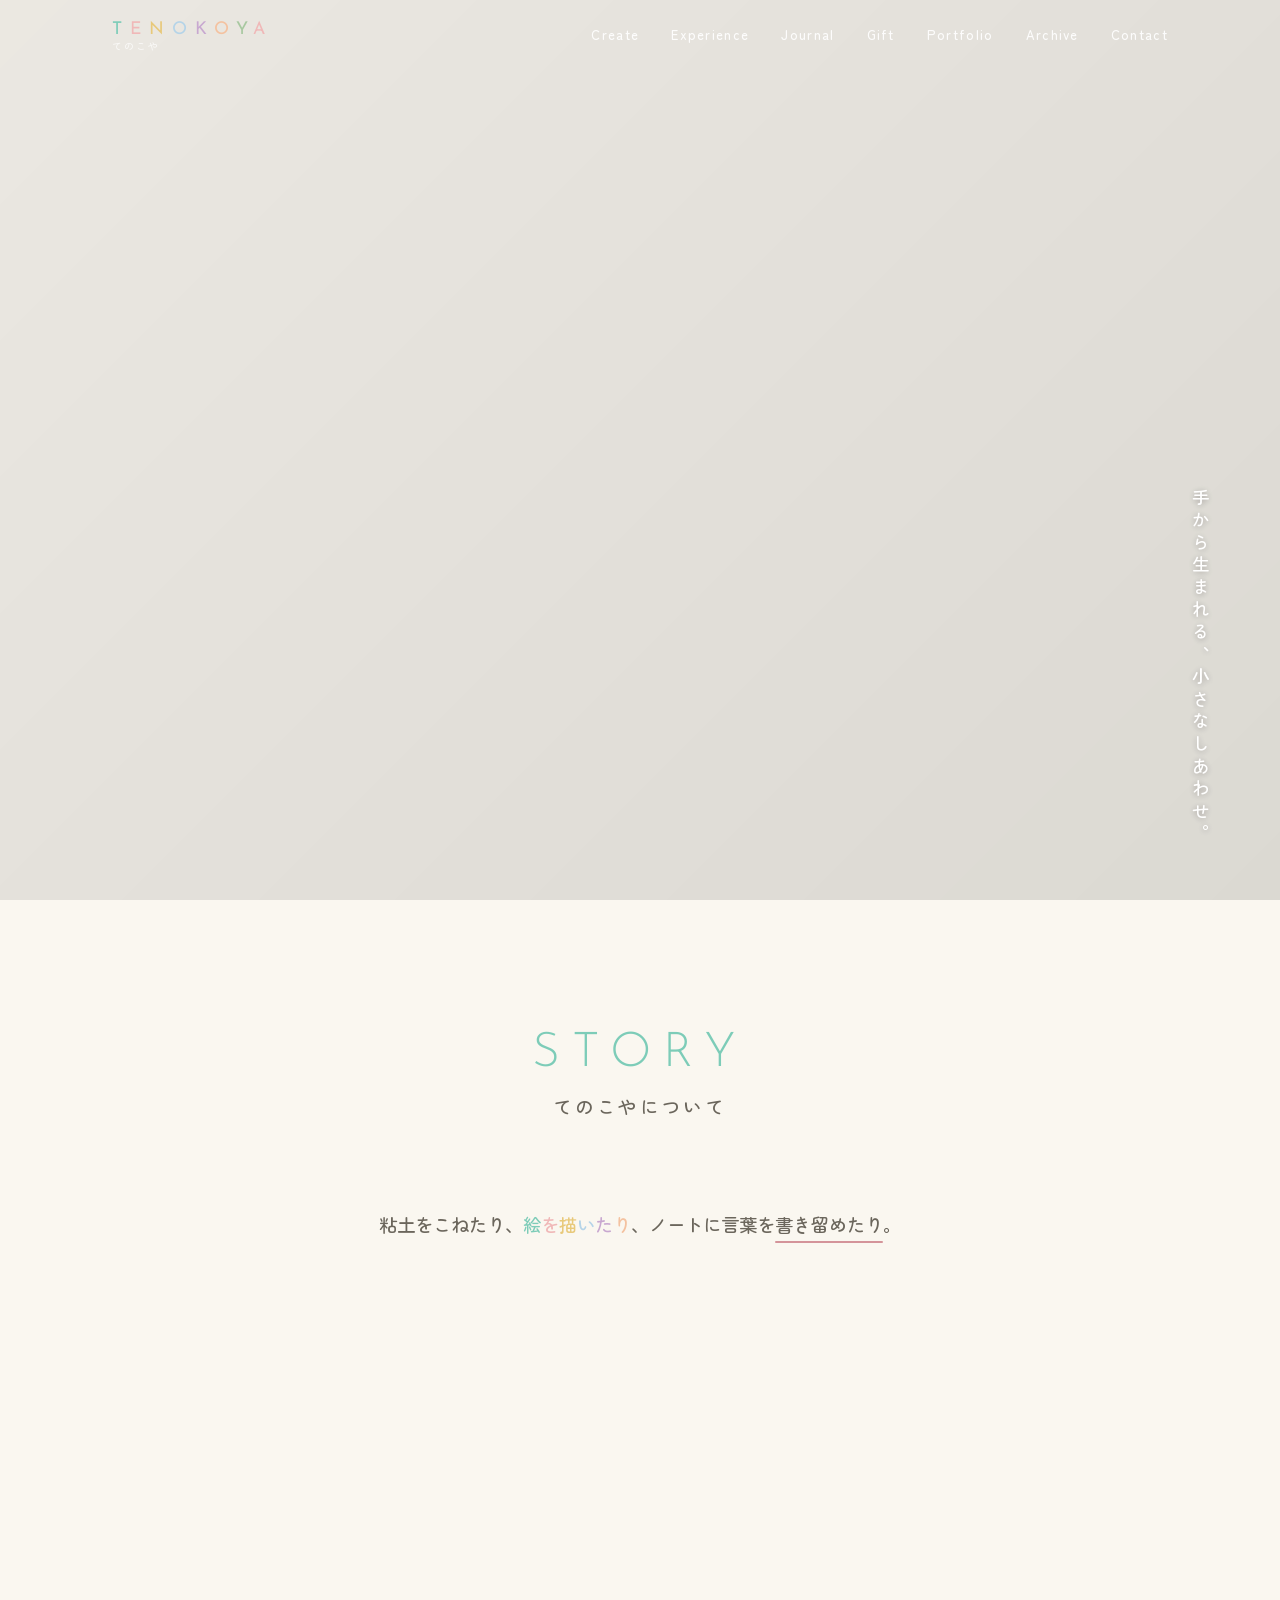
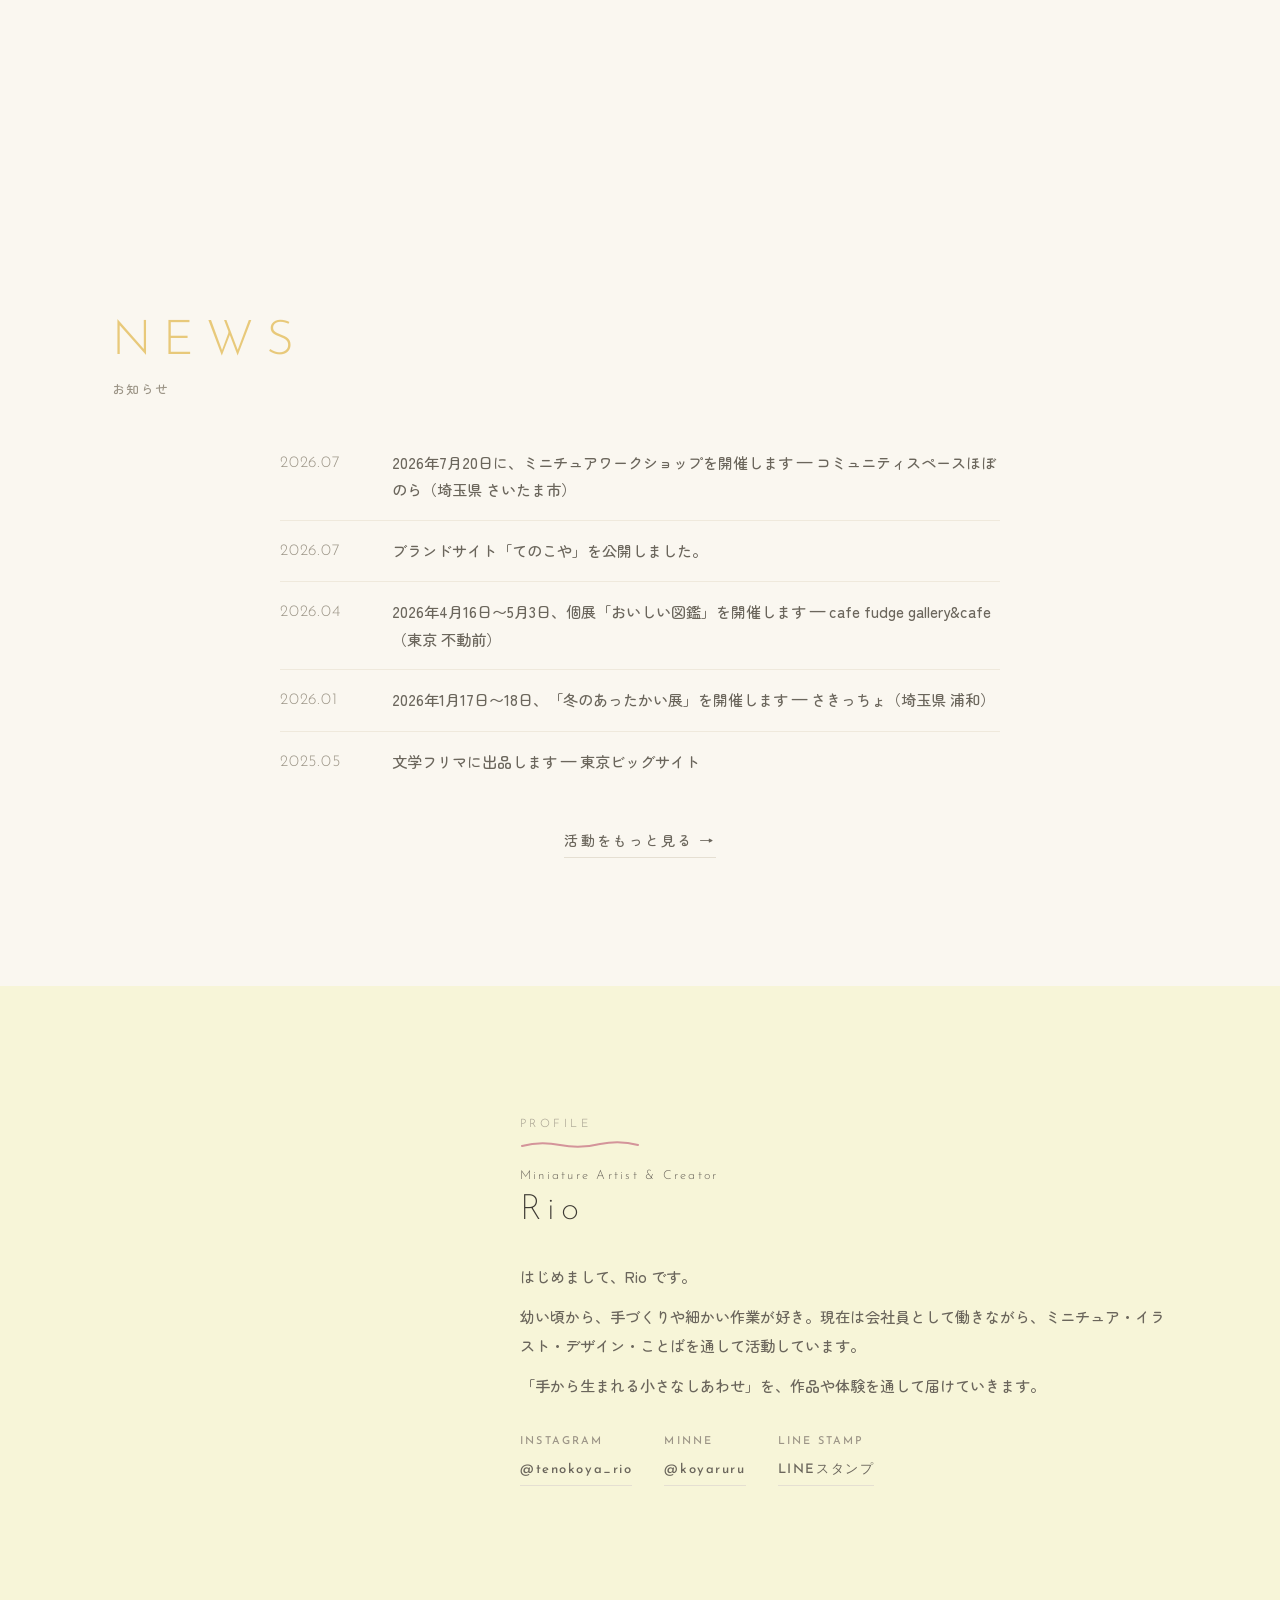
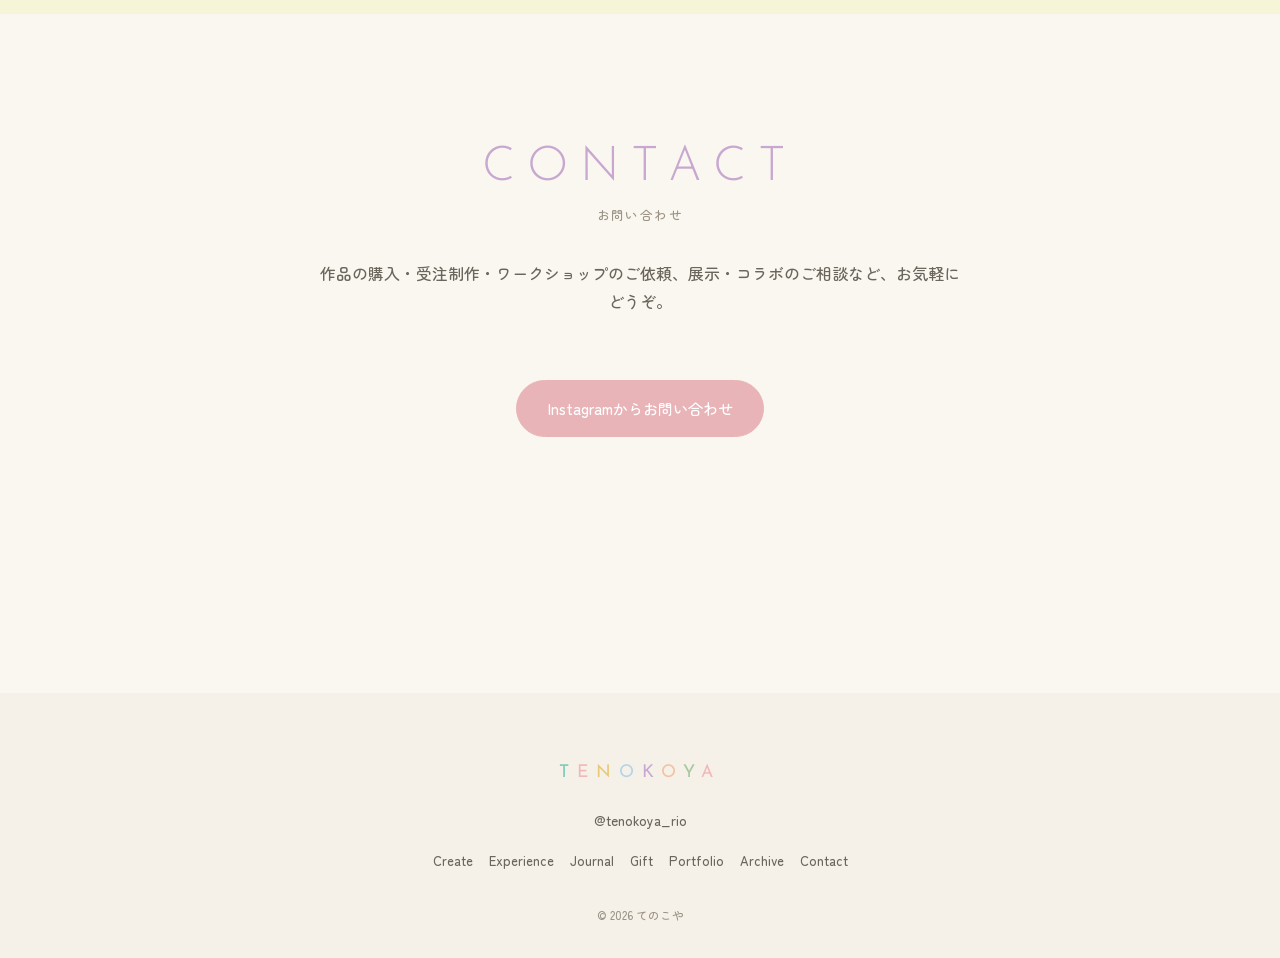
==== commit d1318ef4: "Add files via upload" ====
--- a/index.html
+++ b/index.html
@@ -3,490 +3,194 @@
 <head>
 <meta charset="UTF-8">
 <meta name="viewport" content="width=device-width, initial-scale=1.0">
-<title>riochibi | 小さいもの倶楽部</title>
-<link href="https://fonts.googleapis.com/css2?family=Zen+Maru+Gothic:wght@300;400;500&family=Shippori+Mincho:wght@400;600&display=swap" rel="stylesheet">
-<style>
-  :root {
-    --cream:#faf7f2; --warm:#fff9f4; --fog:#ede6dd; --mist:#d6cdc2;
-    --shadow:#9a8878; --deep:#3a2e28; --blush:#e8b4a0; --peach:#f5cdb8;
-    --honey:#c98b52; --sage:#8aaa7a; --ink:#271e18;
-  }
-  *{margin:0;padding:0;box-sizing:border-box;}
-  html{scroll-behavior:smooth;}
-  body{background:var(--cream);color:var(--deep);font-family:'Zen Maru Gothic',sans-serif;overflow-x:hidden;}
+<title>てのこや | 手から生まれる、小さなしあわせ。</title>
+<meta name="description" content="てのこやは、ミニチュア・イラスト・アクセサリーなど、手仕事を楽しみ分かち合うためのブランドです。">
 
-  /* particles */
-  .particles{position:fixed;inset:0;pointer-events:none;z-index:0;overflow:hidden;}
-  .particle{position:absolute;border-radius:50%;background:radial-gradient(circle,rgba(232,180,160,0.3) 0%,transparent 70%);animation:floatUp linear infinite;}
-  @keyframes floatUp{0%{transform:translateY(105vh);opacity:0;}10%{opacity:.8;}90%{opacity:.3;}100%{transform:translateY(-10vh);opacity:0;}}
+<link rel="preconnect" href="https://fonts.googleapis.com">
+<link href="https://fonts.googleapis.com/css2?family=Zen+Maru+Gothic:wght@400;500;700&family=Cormorant+Garamond:ital,wght@0,400;0,500;1,400;1,500&family=Josefin+Sans:wght@300;400&display=swap" rel="stylesheet">
 
-  /* NAV */
-  nav{position:fixed;top:0;left:0;right:0;z-index:200;padding:.9rem 2rem;display:flex;justify-content:space-between;align-items:center;background:rgba(250,247,242,0.9);backdrop-filter:blur(14px);border-bottom:1px solid rgba(214,205,194,0.4);}
-  .nav-brand{line-height:1.25;}
-  .nav-brand-main{font-family:'Shippori Mincho',serif;font-size:.9rem;color:var(--ink);letter-spacing:.12em;display:block;}
-  .nav-brand-sub{font-size:.6rem;color:var(--shadow);letter-spacing:.3em;}
-  .nav-links{display:flex;gap:1.6rem;list-style:none;}
-  .nav-links a{text-decoration:none;font-size:.73rem;color:var(--shadow);letter-spacing:.1em;transition:color .3s;position:relative;}
-  .nav-links a::after{content:'';position:absolute;bottom:-3px;left:0;width:0;height:1px;background:var(--honey);transition:width .3s;}
-  .nav-links a:hover{color:var(--deep);}
-  .nav-links a:hover::after{width:100%;}
-
-  /* HERO */
-  .hero{min-height:100vh;display:flex;flex-direction:column;align-items:center;justify-content:center;text-align:center;padding:7rem 2rem 5rem;position:relative;overflow:hidden;}
-  .hero-orb{position:absolute;border-radius:50%;pointer-events:none;animation:breathe ease-in-out infinite;}
-  @keyframes breathe{0%,100%{transform:scale(1)}50%{transform:scale(1.1)}}
-  .hero-eyebrow{font-size:.62rem;letter-spacing:.45em;color:var(--honey);margin-bottom:1.6rem;position:relative;z-index:1;animation:fadeUp .9s ease both .1s;}
-  .hero-title-small{font-family:'Shippori Mincho',serif;font-size:clamp(.85rem,.7rem + .5vw,1rem);letter-spacing:.3em;color:var(--shadow);margin-bottom:.7rem;position:relative;z-index:1;animation:fadeUp .9s ease both .25s;}
-  .hero-brand{font-family:'Shippori Mincho',serif;font-size:clamp(3rem,9vw,6rem);font-weight:600;color:var(--ink);line-height:1.15;letter-spacing:.04em;margin-bottom:1.8rem;position:relative;z-index:1;animation:fadeUp .9s ease both .4s;}
-  .hero-brand .sub{display:block;font-size:clamp(1.2rem,3.5vw,2rem);color:var(--honey);letter-spacing:.22em;margin-top:.3rem;}
-  .hero-tagline{font-family:'Shippori Mincho',serif;font-size:clamp(.95rem,2vw,1.25rem);color:var(--shadow);letter-spacing:.12em;line-height:2;margin-bottom:3rem;position:relative;z-index:1;animation:fadeUp .9s ease both .55s;}
-  .hero-tagline em{font-style:normal;color:var(--blush);border-bottom:1.5px solid var(--peach);}
-  .hero-cta{display:flex;gap:1rem;justify-content:center;flex-wrap:wrap;position:relative;z-index:1;animation:fadeUp .9s ease both .7s;}
-  .btn{padding:.82rem 2rem;border-radius:50px;font-family:'Zen Maru Gothic',sans-serif;font-size:.78rem;letter-spacing:.14em;text-decoration:none;transition:all .3s;cursor:pointer;border:none;display:inline-block;}
-  .btn-primary{background:var(--deep);color:var(--cream);}
-  .btn-primary:hover{background:var(--honey);transform:translateY(-2px);box-shadow:0 8px 24px rgba(58,46,40,.18);}
-  .btn-secondary{background:transparent;color:var(--deep);border:1.5px solid var(--mist);}
-  .btn-secondary:hover{border-color:var(--deep);transform:translateY(-2px);}
-  .scroll-hint{position:absolute;bottom:2.5rem;left:50%;transform:translateX(-50%);display:flex;flex-direction:column;align-items:center;gap:.5rem;z-index:1;animation:fadeUp 1s ease both 1s;}
-  .scroll-hint span{font-size:.56rem;letter-spacing:.35em;color:var(--mist);}
-  .scroll-line{width:1px;height:36px;background:linear-gradient(to bottom,var(--mist),transparent);animation:scrollAnim 1.6s ease-in-out infinite;}
-  @keyframes scrollAnim{0%{transform:scaleY(0);transform-origin:top;}50%{transform:scaleY(1);transform-origin:top;}51%{transform:scaleY(1);transform-origin:bottom;}100%{transform:scaleY(0);transform-origin:bottom;}}
-  @keyframes fadeUp{from{opacity:0;transform:translateY(20px);}to{opacity:1;transform:translateY(0);}}
-
-  /* SECTIONS */
-  section{position:relative;z-index:1;}
-  .section-inner{max-width:1080px;margin:0 auto;padding:0 2rem;}
-  .section-label{font-size:.6rem;letter-spacing:.45em;color:var(--honey);margin-bottom:.7rem;display:block;}
-  .section-title{font-family:'Shippori Mincho',serif;font-size:clamp(1.5rem,4vw,2.1rem);font-weight:600;color:var(--ink);letter-spacing:.06em;margin-bottom:1rem;line-height:1.4;}
-  .section-desc{font-size:.85rem;color:var(--shadow);line-height:2.1;}
-  .reveal{opacity:0;transform:translateY(26px);transition:opacity .85s ease,transform .85s ease;}
-  .reveal.visible{opacity:1;transform:translateY(0);}
-
-  /* WORKS */
-  .works{padding:8rem 0;background:var(--warm);}
-  .works-header{display:flex;justify-content:space-between;align-items:flex-end;margin-bottom:2.5rem;flex-wrap:wrap;gap:1rem;}
-  .works-grid{display:grid;grid-template-columns:repeat(4,1fr);gap:1.2rem;}
-  .work-card{background:var(--cream);border-radius:16px;overflow:hidden;border:1px solid rgba(214,205,194,.5);transition:transform .4s ease,box-shadow .4s ease;cursor:pointer;}
-  .work-card:hover{transform:translateY(-5px);box-shadow:0 16px 36px rgba(58,46,40,.1);}
-  .work-card:nth-child(3n+2){margin-top:1.2rem;}
-  .work-img{width:100%;aspect-ratio:1/1;object-fit:cover;display:block;background:var(--fog);}
-  .work-info{padding:1rem 1.2rem 1.3rem;}
-  .work-tag{font-size:.58rem;letter-spacing:.22em;color:var(--honey);margin-bottom:.3rem;display:flex;align-items:center;gap:.5rem;}
-  .work-badge{font-size:.55rem;background:var(--fog);color:var(--shadow);padding:.15rem .5rem;border-radius:20px;letter-spacing:.1em;}
-  .work-name{font-family:'Shippori Mincho',serif;font-size:.92rem;color:var(--ink);margin-bottom:.3rem;}
-  .work-desc{font-size:.72rem;color:var(--shadow);line-height:1.7;}
-  .cat-label{font-family:'Shippori Mincho',serif;font-size:1rem;color:var(--honey);letter-spacing:.2em;margin:3rem 0 1.2rem;padding-bottom:.6rem;border-bottom:1px solid var(--fog);}
-
-  /* ABOUT */
-  .about{padding:8rem 0;}
-  .about-inner{display:grid;grid-template-columns:1fr 1.15fr;gap:5rem;align-items:start;max-width:1080px;margin:0 auto;padding:0 2rem;}
-  .about-gallery{display:grid;grid-template-columns:1fr 1fr;gap:.8rem;}
-  .about-gallery-img{border-radius:12px;object-fit:cover;width:100%;aspect-ratio:1/1;display:block;background:var(--fog);}
-  .concept-box{background:var(--warm);border-radius:12px;padding:1.1rem 1.4rem;margin:1.2rem 0;border-left:3px solid var(--blush);}
-  .concept-box p{font-family:'Shippori Mincho',serif;font-size:.88rem;color:var(--deep);line-height:2;letter-spacing:.05em;}
-
-  /* EXHIBITIONS */
-  .exhibitions{padding:8rem 0;background:var(--warm);}
-  .ex-grid{display:grid;grid-template-columns:repeat(3,1fr);gap:1.4rem;margin-top:2.5rem;}
-  .ex-card{background:var(--cream);border-radius:16px;overflow:hidden;border:1px solid rgba(214,205,194,.5);transition:all .35s;}
-  .ex-card:hover{transform:translateY(-4px);box-shadow:0 14px 30px rgba(58,46,40,.08);}
-  .ex-info{padding:1.2rem 1.4rem 1.5rem;}
-  .ex-date{font-size:.62rem;letter-spacing:.2em;color:var(--honey);margin-bottom:.4rem;}
-  .ex-title{font-family:'Shippori Mincho',serif;font-size:1rem;color:var(--ink);margin-bottom:.5rem;line-height:1.5;}
-  .ex-desc{font-size:.75rem;color:var(--shadow);line-height:1.75;}
-  .ex-link{display:inline-block;margin-top:.8rem;font-size:.68rem;color:var(--honey);text-decoration:none;letter-spacing:.1em;border-bottom:1px solid var(--peach);transition:color .2s;}
-  .ex-link:hover{color:var(--deep);}
-
-  /* SHOP */
-  .shop{padding:8rem 0;}
-  .shop-header{text-align:center;margin-bottom:4rem;}
-  .shop-grid{display:grid;grid-template-columns:repeat(3,1fr);gap:1.4rem;max-width:840px;margin:0 auto;}
-  .shop-card{background:var(--warm);border-radius:16px;padding:1.8rem;text-align:center;border:1px solid rgba(214,205,194,.5);transition:all .3s;cursor:pointer;}
-  .shop-card:hover{border-color:var(--honey);transform:translateY(-4px);box-shadow:0 10px 28px rgba(201,139,82,.1);}
-  .shop-icon{font-size:2.4rem;margin-bottom:.8rem;display:block;}
-  .shop-name{font-family:'Shippori Mincho',serif;font-size:.98rem;color:var(--ink);margin-bottom:.5rem;}
-  .shop-detail{font-size:.73rem;color:var(--shadow);line-height:1.75;}
-  .shop-price{margin-top:.9rem;font-size:.8rem;color:var(--honey);}
-
-  /* WORKSHOP */
-  .workshop{padding:8rem 0;background:var(--warm);}
-  .workshop-inner{display:grid;grid-template-columns:1.1fr 1fr;gap:5rem;align-items:center;max-width:1080px;margin:0 auto;padding:0 2rem;}
-  .ws-card{background:var(--cream);border-radius:14px;padding:1.2rem 1.4rem;display:flex;align-items:center;gap:1rem;border:1px solid rgba(214,205,194,.4);transition:all .3s;margin-bottom:1rem;}
-  .ws-card:hover{border-color:var(--honey);transform:translateX(4px);}
-  .ws-icon{font-size:1.6rem;flex-shrink:0;}
-  .ws-title{font-family:'Shippori Mincho',serif;font-size:.9rem;color:var(--ink);margin-bottom:.2rem;}
-  .ws-detail{font-size:.72rem;color:var(--shadow);line-height:1.6;}
-  .ws-badge{margin-left:auto;font-size:.63rem;color:var(--honey);flex-shrink:0;white-space:nowrap;}
-
-  /* CONTACT */
-  .contact{padding:8rem 0;background:var(--deep);color:var(--cream);text-align:center;position:relative;overflow:hidden;}
-  .contact::before{content:'';position:absolute;inset:0;background:radial-gradient(circle at 20% 50%,rgba(232,180,160,.07) 0%,transparent 50%);}
-  .contact-inner{position:relative;z-index:1;max-width:1080px;margin:0 auto;padding:0 2rem;}
-  .contact .section-label{color:var(--blush);}
-  .contact .section-title{color:var(--cream);}
-  .contact .section-desc{color:rgba(250,247,242,.6);margin:0 auto 3rem;max-width:420px;}
-  .contact-form{max-width:490px;margin:0 auto;display:flex;flex-direction:column;gap:.9rem;}
-  .form-row{display:grid;grid-template-columns:1fr 1fr;gap:.9rem;}
-  .form-input,.form-select,.form-textarea{width:100%;padding:.86rem 1.1rem;background:rgba(255,255,255,.07);border:1px solid rgba(250,247,242,.14);border-radius:10px;color:var(--cream);font-family:'Zen Maru Gothic',sans-serif;font-size:.82rem;transition:border-color .3s;outline:none;}
-  .form-input::placeholder,.form-textarea::placeholder{color:rgba(250,247,242,.35);}
-  .form-select option{color:var(--deep);background:var(--cream);}
-  .form-input:focus,.form-select:focus,.form-textarea:focus{border-color:var(--blush);}
-  .form-textarea{resize:vertical;min-height:108px;}
-  .form-submit{background:var(--blush);color:var(--cream);padding:.95rem;border-radius:50px;border:none;font-family:'Zen Maru Gothic',sans-serif;font-size:.8rem;letter-spacing:.18em;cursor:pointer;transition:all .3s;}
-  .form-submit:hover{background:var(--honey);transform:translateY(-2px);}
-  footer{background:var(--ink);color:rgba(250,247,242,.35);text-align:center;padding:1.8rem;font-size:.66rem;letter-spacing:.12em;}
-
-  @media(max-width:900px){
-    .works-grid{grid-template-columns:repeat(2,1fr);}
-    .ex-grid{grid-template-columns:1fr;max-width:480px;margin-left:auto;margin-right:auto;}
-    .shop-grid{grid-template-columns:1fr;max-width:340px;}
-    .about-inner,.workshop-inner{grid-template-columns:1fr;gap:3rem;}
-    .form-row{grid-template-columns:1fr;}
-  }
-  @media(max-width:600px){
-    .works-grid{grid-template-columns:1fr 1fr;}
-    .nav-links{display:none;}
-    .work-card:nth-child(3n+2){margin-top:0;}
-  }
-</style>
+<link rel="stylesheet" href="css/variables.css">
+<link rel="stylesheet" href="css/base.css">
+<link rel="stylesheet" href="css/layout.css">
+<link rel="stylesheet" href="css/index.css">
 </head>
 <body>
-<div class="particles" id="particles"></div>
 
-<nav>
-  <div class="nav-brand">
-    <span class="nav-brand-main">小さいもの倶楽部</span>
-    <span class="nav-brand-sub">riochibi</span>
-  </div>
-  <ul class="nav-links">
-    <li><a href="#works">作品</a></li>
-    <li><a href="#accessories">アクセサリー</a></li>
-    <li><a href="#about">about</a></li>
-    <li><a href="#exhibitions">展示・WS</a></li>
-    <li><a href="#shop">お求め</a></li>
-    <li><a href="#contact">お問い合わせ</a></li>
-  </ul>
-</nav>
+<div id="header-mount"></div>
 
+<!-- ============================================
+     Hero：フェードで自動切り替わるスライドショー。
+     画像を差し替えたいときは images/hero/ に写真を入れて
+     下の background-image のパスを書き換えてください。
+     枚数を増減する場合は .hero-slide の div を追加/削除してください。
+     ============================================ -->
 <section class="hero">
-  <div class="hero-orb" style="width:500px;height:500px;background:radial-gradient(circle,rgba(245,205,184,.2) 0%,transparent 70%);top:50%;left:50%;transform:translate(-50%,-50%);animation-duration:7s;"></div>
-  <div class="hero-orb" style="width:240px;height:240px;background:radial-gradient(circle,rgba(138,170,122,.12) 0%,transparent 70%);top:22%;right:14%;animation-duration:9s;"></div>
-  <p class="hero-eyebrow">日常のちいさなしあわせ</p>
-  <p class="hero-title-small">小さいもの倶楽部</p>
-  <h1 class="hero-brand">riochibi<span class="sub">ｍｉｎｉａｔｕｒｅ</span></h1>
-  <p class="hero-tagline"><em>まだ途中の、しあわせたち。</em></p>
-  <div class="hero-cta">
-    <a href="#works" class="btn btn-primary">作品を見る</a>
-    <a href="#contact" class="btn btn-secondary">お問い合わせ</a>
-  </div>
-  <div class="scroll-hint"><span>SCROLL</span><div class="scroll-line"></div></div>
-</section>
+  <div class="hero-slide is-active" style="background-image:url('images/hero/hero-01.jpg')"></div>
+  <div class="hero-slide" style="background-image:url('images/hero/hero-02.jpg')"></div>
+  <div class="hero-slide hero-slide-rotated"><img src="images/hero/hero-03.jpg" style="position:absolute;inset:-40%;width:180%;height:180%;object-fit:cover;transform:rotate(45deg);transform-origin:center;"></div>
+  <div class="hero-slide" style="background-image:url('images/hero/hero-04.jpg')"></div>
+  <div class="hero-slide" style="background-image:url('images/hero/hero-05.jpg')"></div>
 
-<section class="works" id="works">
-  <div class="section-inner">
-    <div class="works-header reveal">
-      <div><span class="section-label">WORKS</span><h2 class="section-title">ミニチュア作品</h2></div>
-    </div>
-    <p class="cat-label reveal">🍱 図鑑・フード</p>
-    <div class="works-grid">
-      <div class="work-card reveal">
-        <img class="work-img" src="[data-uri]" alt="おかず図鑑（大）">
-        <div class="work-info">
-          <p class="work-tag">MINIATURE <span class="work-badge">キャンバス</span></p>
-          <p class="work-name">おかず図鑑（大）</p>
-          <p class="work-desc">おべんとうの中身たち36選</p>
-        </div>
-      </div>
-      <div class="work-card reveal">
-        <img class="work-img" src="[data-uri]" alt="おかず図鑑（小）">
-        <div class="work-info">
-          <p class="work-tag">MINIATURE <span class="work-badge">額縁</span></p>
-          <p class="work-name">おかず図鑑（小）</p>
-          <p class="work-desc">ちいさなおかず9選</p>
-        </div>
-      </div>
-      <div class="work-card reveal">
-        <img class="work-img" src="[data-uri]" alt="おやつ図鑑">
-        <div class="work-info">
-          <p class="work-tag">MINIATURE <span class="work-badge">キャンバス</span></p>
-          <p class="work-name">おやつ図鑑</p>
-          <p class="work-desc">チーズケーキ・シュークリーム・モンブランほか</p>
-        </div>
-      </div>
-      <div class="work-card reveal">
-        <img class="work-img" src="[data-uri]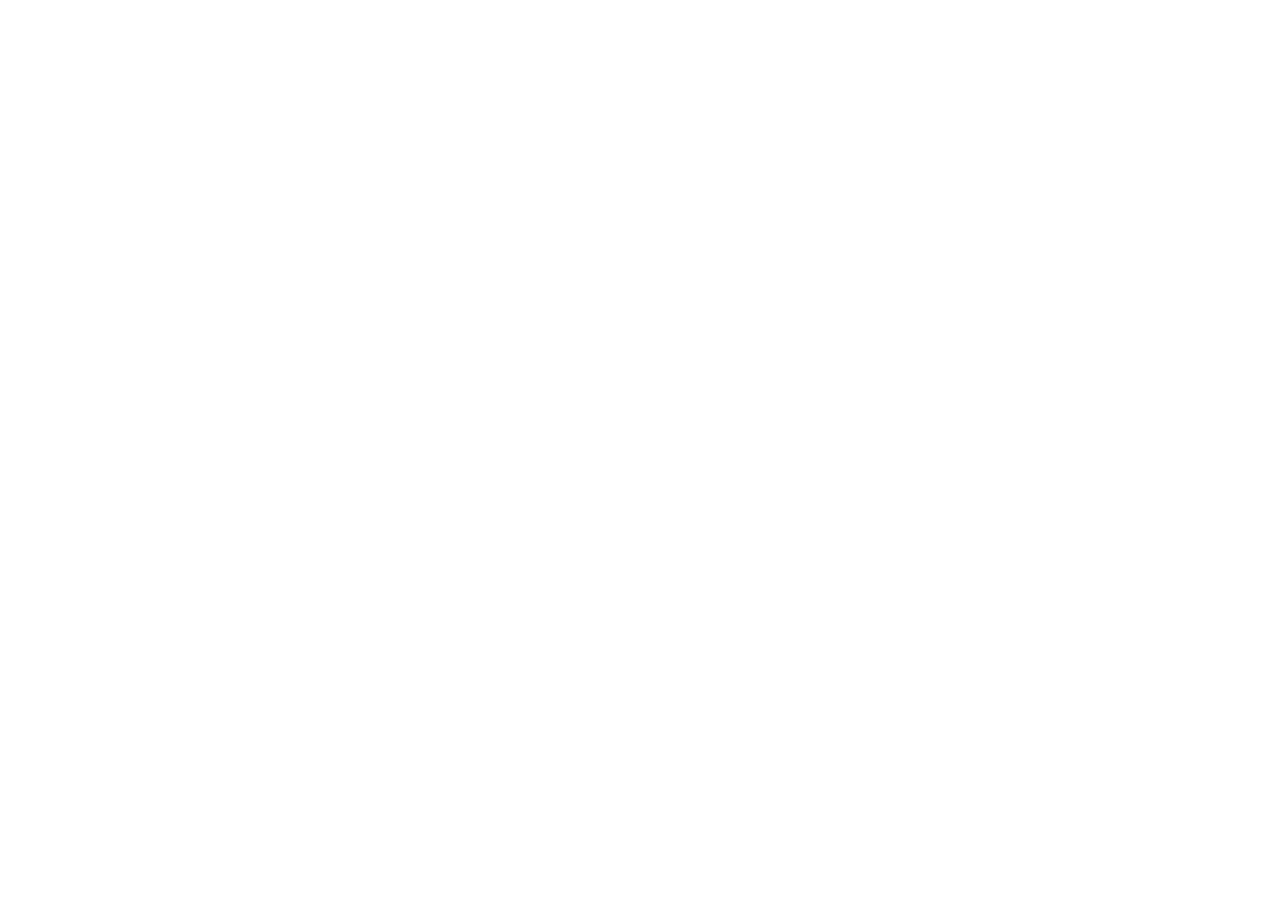
==== commit b7e93bce: "fix: instagram links" ====
--- a/index.html
+++ b/index.html
@@ -3,8 +3,8 @@
 <head>
 <meta charset="UTF-8">
 <meta name="viewport" content="width=device-width, initial-scale=1.0">
-<title>てのこや | 手から生まれる、小さなしあわせ。</title>
-<meta name="description" content="てのこやは、ミニチュア・イラスト・アクセサリーなど、手仕事を楽しみ分かち合うためのブランドです。">
+<title>てのこや | 手から生まれる、小さなしあわせ、E/title>
+<meta name="description" content="てのこやは、ミニチュア・イラスト�Eアクセサリーなど、手仕事を楽しみ刁E��ち合うためのブランドです、E>
 
 <link rel="preconnect" href="https://fonts.googleapis.com">
 <link href="https://fonts.googleapis.com/css2?family=Zen+Maru+Gothic:wght@400;500;700&family=Cormorant+Garamond:ital,wght@0,400;0,500;1,400;1,500&family=Josefin+Sans:wght@300;400&display=swap" rel="stylesheet">
@@ -19,10 +19,10 @@
 <div id="header-mount"></div>
 
 <!-- ============================================
-     Hero：フェードで自動切り替わるスライドショー。
-     画像を差し替えたいときは images/hero/ に写真を入れて
-     下の background-image のパスを書き換えてください。
-     枚数を増減する場合は .hero-slide の div を追加/削除してください。
+     Hero�E�フェードで自動�Eり替わるスライドショー、E
+     画像を差し替えたぁE��き�E images/hero/ に写真を�Eれて
+     下�E background-image のパスを書き換えてください、E
+     枚数を増減する場合�E .hero-slide の div を追加/削除してください、E
      ============================================ -->
 <section class="hero">
   <div class="hero-slide is-active" style="background-image:url('images/hero/hero-01.jpg')"></div>
@@ -34,42 +34,42 @@
 
   <div class="hero-overlay">
     <div class="hero-text">
-      <span class="tagline">手から生まれる、小さなしあわせ。</span>
+      <span class="tagline">手から生まれる、小さなしあわせ、E/span>
     </div>
   </div>
 </section>
 
 <!-- ============================================
-     Story：文章を変えたいときは、このHTML内の
-     <p> タグの中身を直接書き換えてください。
+     Story�E�文章を変えたいとき�E、このHTML冁E�E
+     <p> タグの中身を直接書き換えてください、E
      ============================================ -->
 <section class="story fade-in">
   <div class="container">
     <h2 class="section-title-en story-fadeup" style="color:#7DCCB8;animation-delay:0s">Story</h2>
-    <p class="section-title-jp story-fadeup" style="animation-delay:0.1s">てのこやについて</p>
-    <p class="story-fadeup" style="animation-delay:0.2s">忙しい毎日の中で、手を動かしている時間だけは、不思議と心が落ち着く。</p>
-    <p class="story-fadeup" style="animation-delay:0.35s">粘土を<span class="story-koneru">こねたり</span>、<span class="story-iro"><span style="color:#7DCCB8">絵</span><span style="color:#F0B8B8">を</span><span style="color:#E8C97A">描</span><span style="color:#B5D4E8">い</span><span style="color:#C8A8D0">た</span><span style="color:#F4C2A0">り</span></span>、ノートに言葉を<span class="story-underline">書き留めたり</span>。</p>
-    <p class="story-fadeup" style="animation-delay:0.5s">手から生まれるものには、完璧じゃないからこその温もりがあります。</p>
-    <p class="story-fadeup" style="animation-delay:0.65s">てのこやは、そんな手仕事を楽しみ、誰かと分かち合うために生まれた場所です。</p>
+    <p class="section-title-jp story-fadeup" style="animation-delay:0.1s">てのこやにつぁE��</p>
+    <p class="story-fadeup" style="animation-delay:0.2s">忙しぁE��日の中で、手を動かしてぁE��時間だけ�E、不思議と忁E��落ち着く、E/p>
+    <p class="story-fadeup" style="animation-delay:0.35s">粘土めEspan class="story-koneru">こ�Eたり</span>、Espan class="story-iro"><span style="color:#7DCCB8">絵</span><span style="color:#F0B8B8">めE/span><span style="color:#E8C97A">揁E/span><span style="color:#B5D4E8">ぁE/span><span style="color:#C8A8D0">ぁE/span><span style="color:#F4C2A0">めE/span></span>、ノートに言葉を<span class="story-underline">書き留めためE/span>、E/p>
+    <p class="story-fadeup" style="animation-delay:0.5s">手から生まれるも�Eには、完璧じゃなぁE��らこそ�E温もりがあります、E/p>
+    <p class="story-fadeup" style="animation-delay:0.65s">てのこやは、そんな手仕事を楽しみ、誰かと刁E��ち合うために生まれた場所です、E/p>
   </div>
 </section>
 
 <!-- ============================================
-     Activities：2×2グリッド。
-     写真差し替えは images/create,experience,journal,gift/ 内。
-     文章を変えたいときはこのHTML内の <p> を直接編集。
+     Activities�E�EÁEグリチE��、E
+     写真差し替え�E images/create,experience,journal,gift/ 冁E��E
+     斁E��を変えたいとき�Eこ�EHTML冁E�E <p> を直接編雁E��E
      ============================================ -->
 <section class="activities fade-in">
   <div class="container">
     <h2 class="section-title-en" style="color:#F0B8B8">Activities</h2>
-    <p class="section-title-jp">活動</p>
+    <p class="section-title-jp">活勁E/p>
     <div class="activities-grid">
 
       <a href="create.html" class="activity-card">
         <img src="images/create/create-01.jpg" alt="Create">
         <div class="activity-card-overlay">
           <p class="en">Create</p>
-          <p>手から生まれる、小さな作品たち。ミニチュアやイラストをはじめ、暮らしにそっと寄り添う作品を制作しています。</p>
+          <p>手から生まれる、小さな作品たち。ミニチュアめE��ラストをはじめ、暮らしにそっと寁E��添ぁE��品を制作してぁE��す、E/p>
         </div>
       </a>
 
@@ -77,7 +77,7 @@
         <img src="images/experience/experience-01.jpg" alt="Experience">
         <div class="activity-card-overlay">
           <p class="en">Experience</p>
-          <p>ワークショップや展示を通して、ものづくりの楽しさを届けています。</p>
+          <p>ワークショチE�EめE��示を通して、ものづくりの楽しさを届けてぁE��す、E/p>
         </div>
       </a>
 
@@ -85,7 +85,7 @@
         <img src="images/journal/journal-01.jpg" alt="Journal">
         <div class="activity-card-overlay">
           <p class="en">Journal</p>
-          <p>暮らしやものづくりを、言葉で綴る。</p>
+          <p>暮らしめE��のづくりを、言葉で綴る、E/p>
         </div>
       </a>
 
@@ -93,7 +93,7 @@
         <img src="images/gift/gift-01.jpg" alt="Gift">
         <div class="activity-card-overlay">
           <p class="en">Gift</p>
-          <p>大切な人への贈りものや、人生の節目を彩るオーダーメイド作品を制作しています。</p>
+          <p>大刁E��人への贈りも�EめE��人生�E節目を彩るオーダーメイド作品を制作してぁE��す、E/p>
         </div>
       </a>
 
@@ -106,13 +106,13 @@
 <section class="photo-strip-section fade-in">
   <div class="photo-strip">
     <div class="photo-strip-inner" id="photo-strip-inner">
-      <!-- JS で自動生成 -->
+      <!-- JS で自動生戁E-->
     </div>
   </div>
 </section>
 
 <!-- ============================================
-     News：中身は data/news.js を編集すると自動反映されます。
+     News�E�中身は data/news.js を編雁E��ると自動反映されます、E
      ============================================ -->
 <section class="news fade-in">
   <div class="container">
@@ -126,7 +126,7 @@
 </section>
 
 <!-- ============================================
-     About：文章・写真を変えたいときはこのHTML内を直接編集。
+     About�E�文章・写真を変えたいとき�Eこ�EHTML冁E��直接編雁E��E
      ============================================ -->
 <section class="about fade-in">
   <div class="about-bg">
@@ -146,14 +146,14 @@
           <p class="about-role">Miniature Artist &amp; Creator</p>
           <h2 class="about-name">Rio</h2>
           <div class="about-body">
-            <p>はじめまして、Rio です。</p>
-            <p>幼い頃から、手づくりや細かい作業が好き。現在は会社員として働きながら、ミニチュア・イラスト・デザイン・ことばを通して活動しています。</p>
-            <p>「手から生まれる小さなしあわせ」を、作品や体験を通して届けていきます。</p>
+            <p>はじめまして、Rio です、E/p>
+            <p>幼ぁE��E��ら、手づくりめE��かい作業が好き。現在は会社員として働きながら、ミニチュア・イラスト�EチE��イン・ことばを通して活動してぁE��す、E/p>
+            <p>「手から生まれる小さなしあわせ」を、作品めE��験を通して届けてぁE��ます、E/p>
           </div>
           <div class="about-links">
             <div class="about-link-group">
               <p class="about-link-label">Instagram</p>
-              <a href="https://www.instagram.com/tenokoya_rio" target="_blank" rel="noopener" class="about-blob-btn">@tenokoya_rio</a>
+              <a href="https://www.instagram.com/chiisaimonoclub_riochibi" target="_blank" rel="noopener" class="about-blob-btn">@chiisaimonoclub_riochibi</a>
             </div>
             <div class="about-link-group">
               <p class="about-link-label">minne</p>
@@ -161,7 +161,7 @@
             </div>
             <div class="about-link-group">
               <p class="about-link-label">LINE Stamp</p>
-              <a href="https://line.me/S/shop/sticker/author/2064477/new?lang=ja&utm_source=gnsh_staut" target="_blank" rel="noopener" class="about-blob-btn">LINEスタンプ</a>
+              <a href="https://line.me/S/shop/sticker/author/2064477/new?lang=ja&utm_source=gnsh_staut" target="_blank" rel="noopener" class="about-blob-btn">LINEスタンチE/a>
             </div>
           </div>
         </div>
@@ -172,16 +172,16 @@
 </section>
 
 <!-- ============================================
-     Contact：文章・フォームのリンク先を変えたいときはここを編集。
+     Contact�E�文章・フォームのリンク先を変えたいとき�Eここを編雁E��E
      ============================================ -->
 <section class="contact fade-in" id="contact">
   <div class="container" style="text-align:center;">
     <h2 class="section-title-en" style="color:#C8A8D0">Contact</h2>
-    <p class="section-title-jp">お問い合わせ</p>
+    <p class="section-title-jp">お問ぁE��わせ</p>
     <p class="section-lead" style="margin-left:auto;margin-right:auto;">
-      作品の購入・受注制作・ワークショップのご依頼、展示・コラボのご相談など、お気軽にどうぞ。
+      作品の購入・受注制作�EワークショチE�Eのご依頼、展示・コラボ�Eご相諁E��ど、お気軽にどぁE��、E
     </p>
-    <a href="https://www.instagram.com/tenokoya_rio" target="_blank" rel="noopener" class="btn btn-primary">Instagramからお問い合わせ</a>
+    <a href="https://www.instagram.com/chiisaimonoclub_riochibi" target="_blank" rel="noopener" class="btn btn-primary">Instagramからお問ぁE��わせ</a>
   </div>
 </section>
 
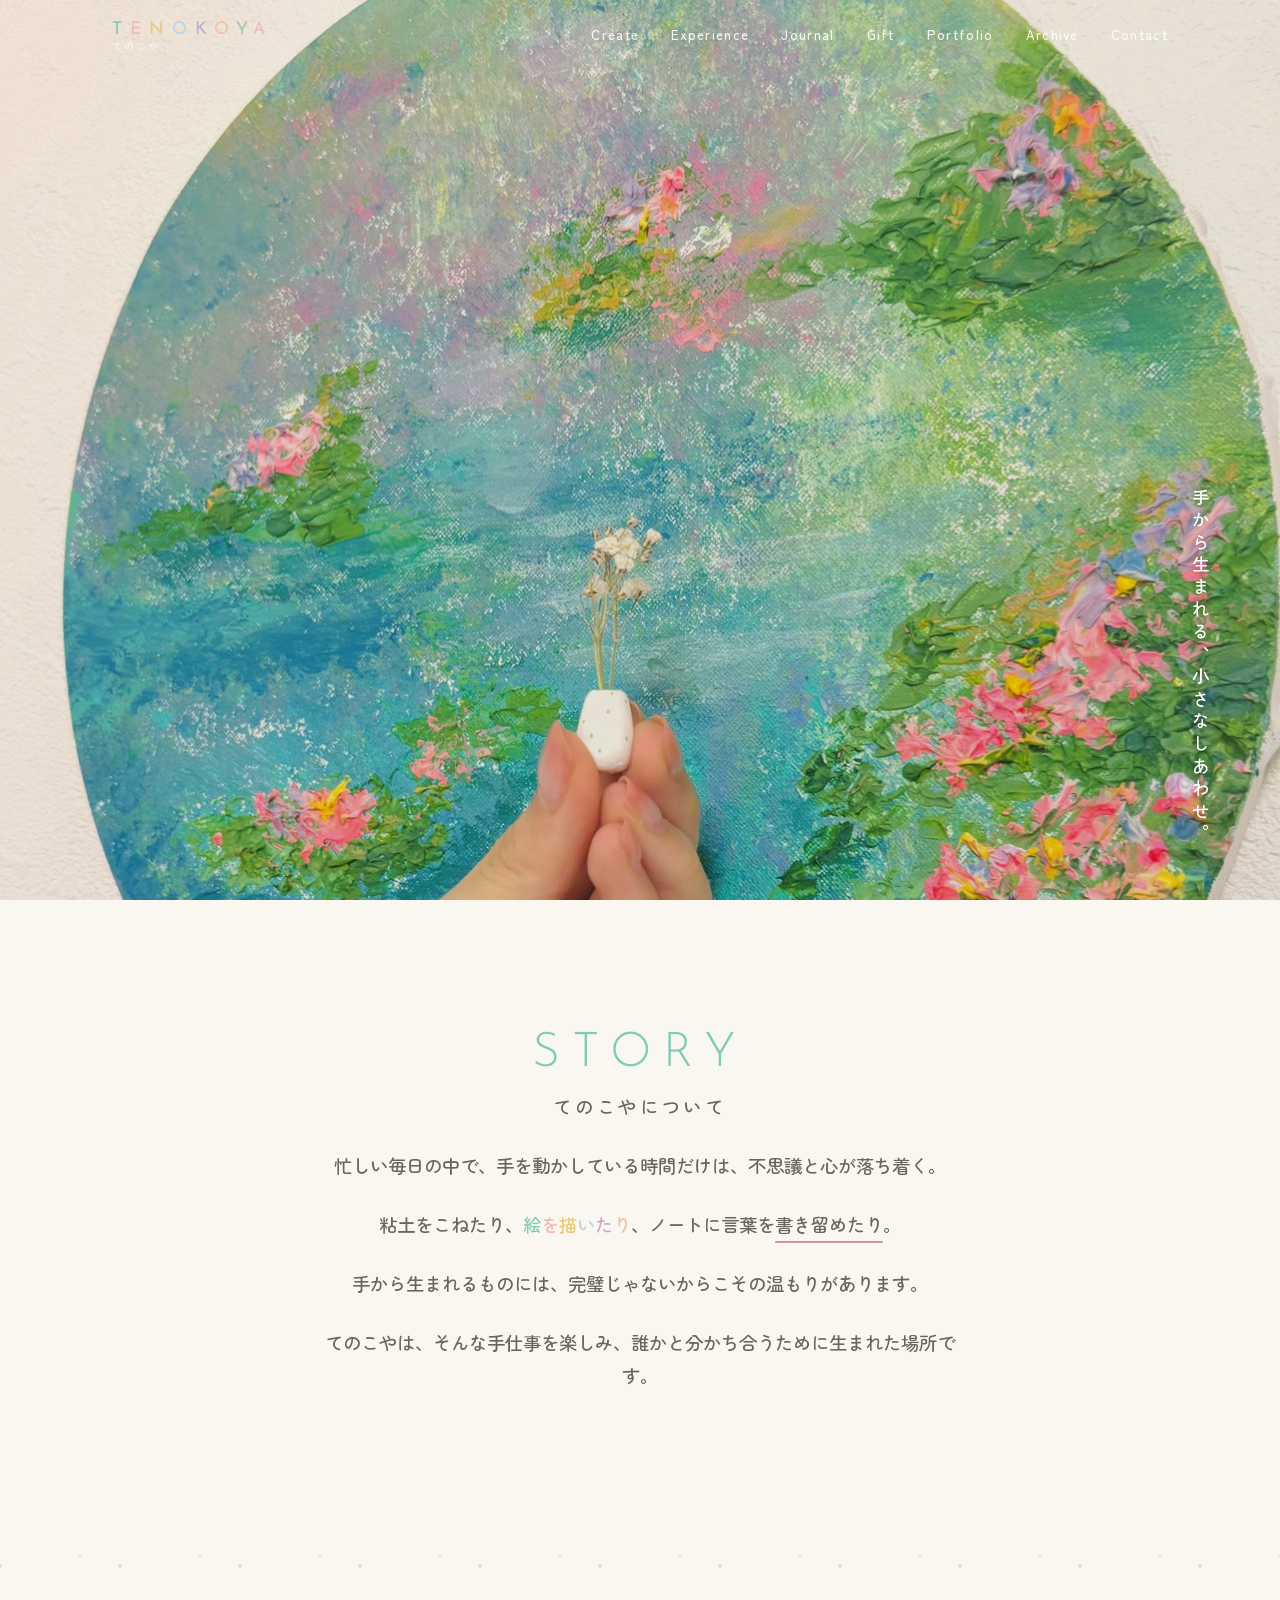
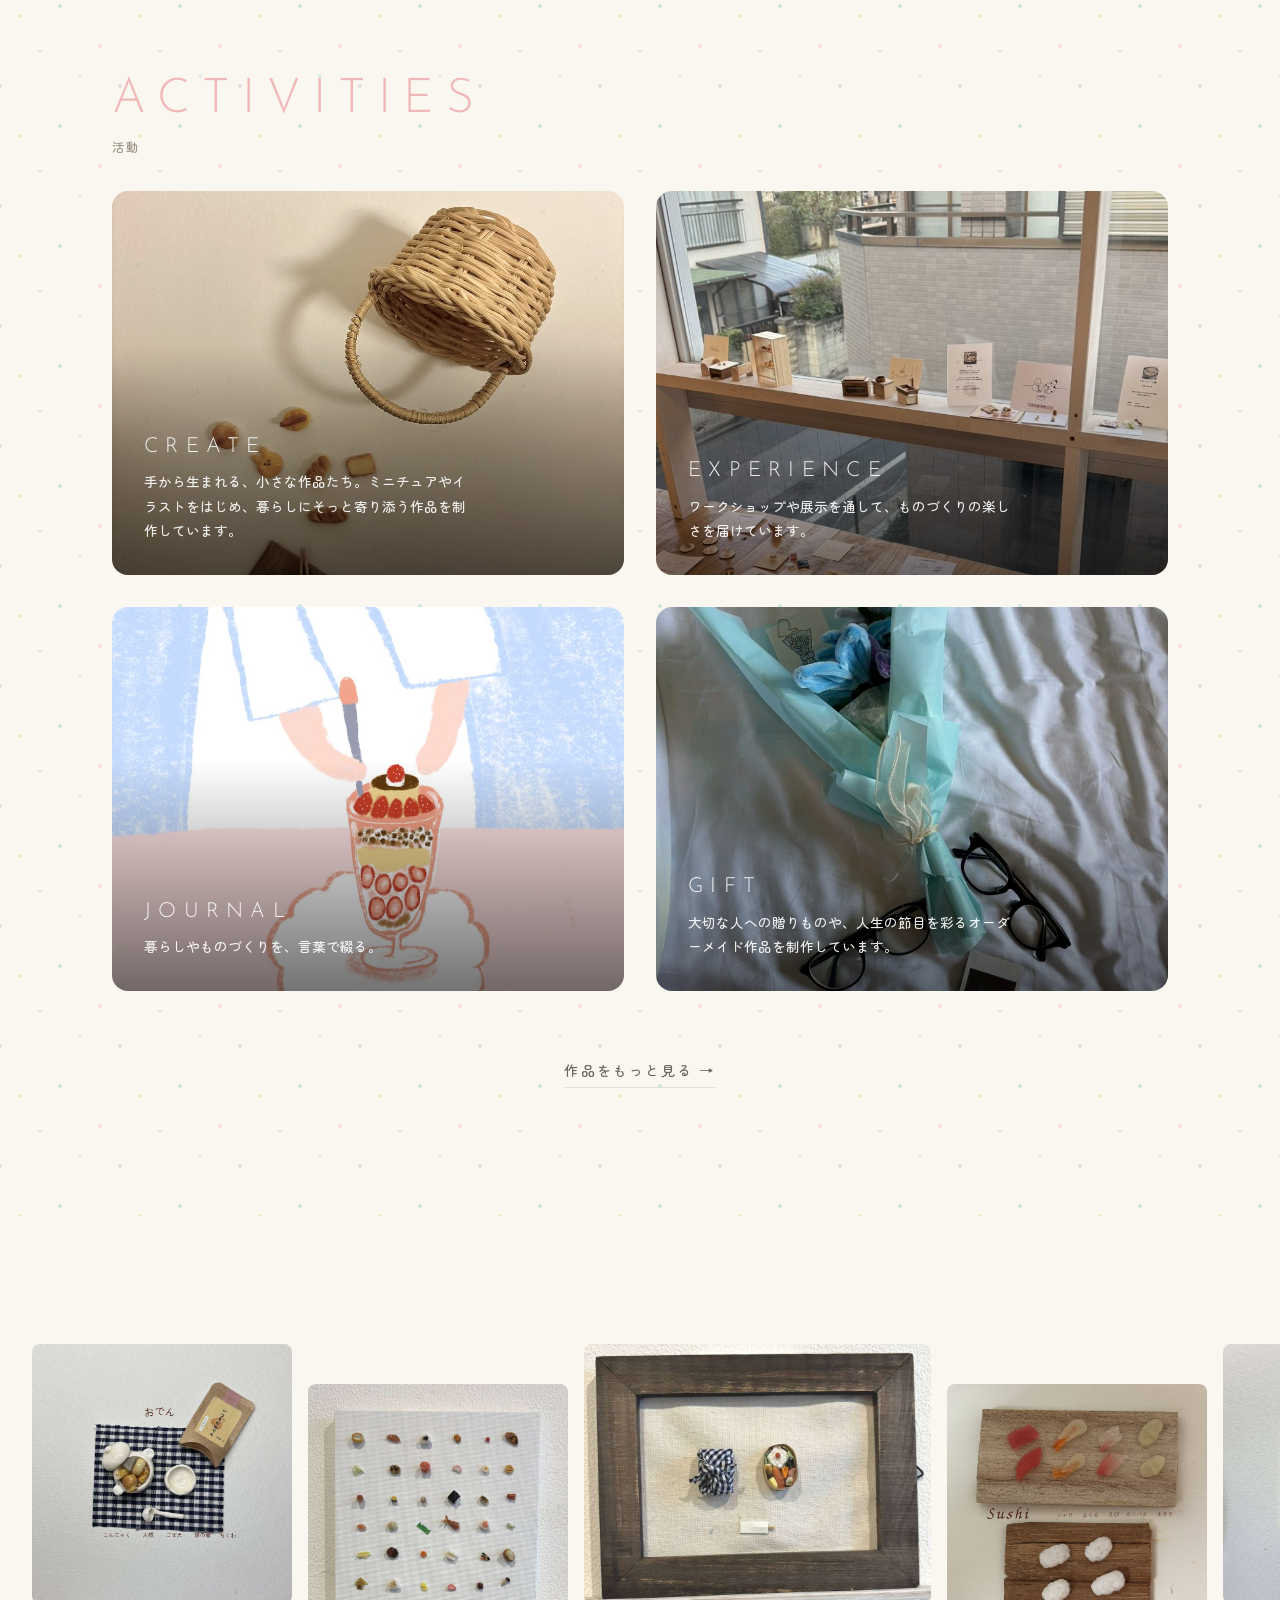
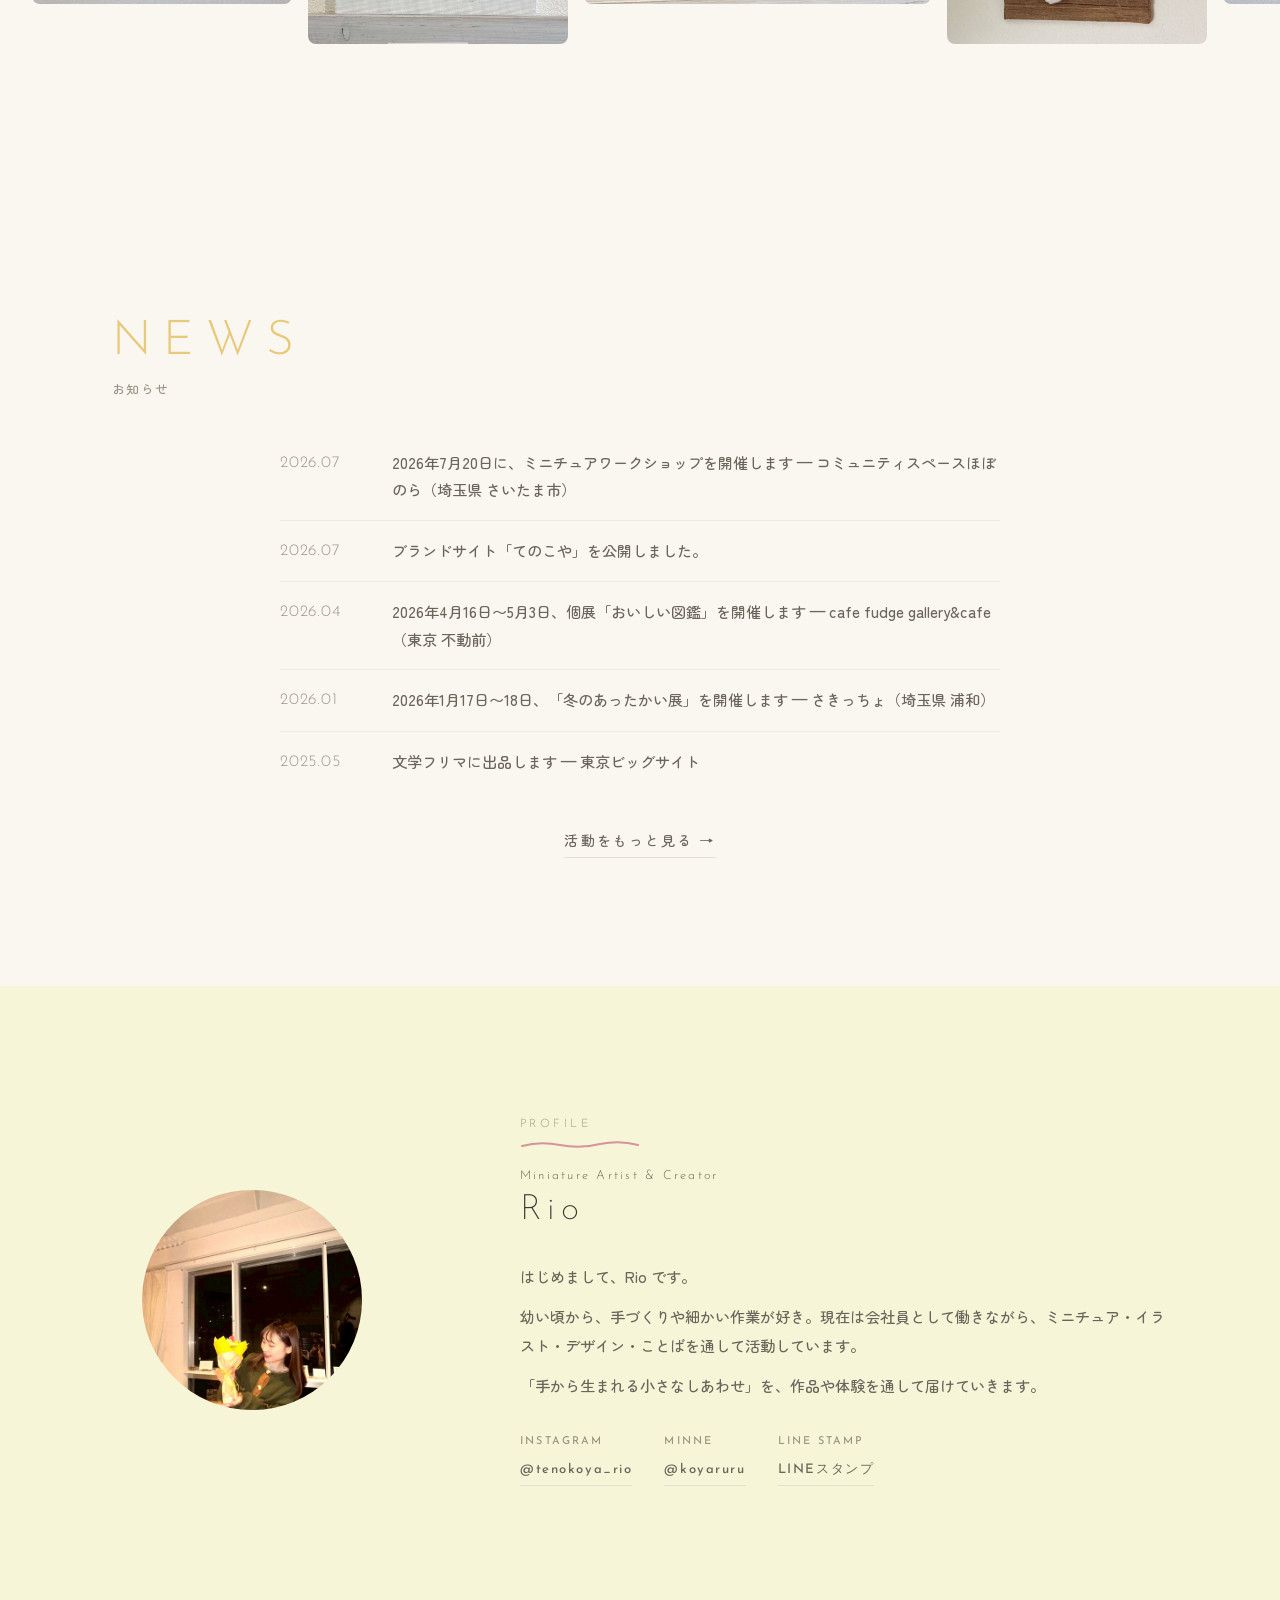
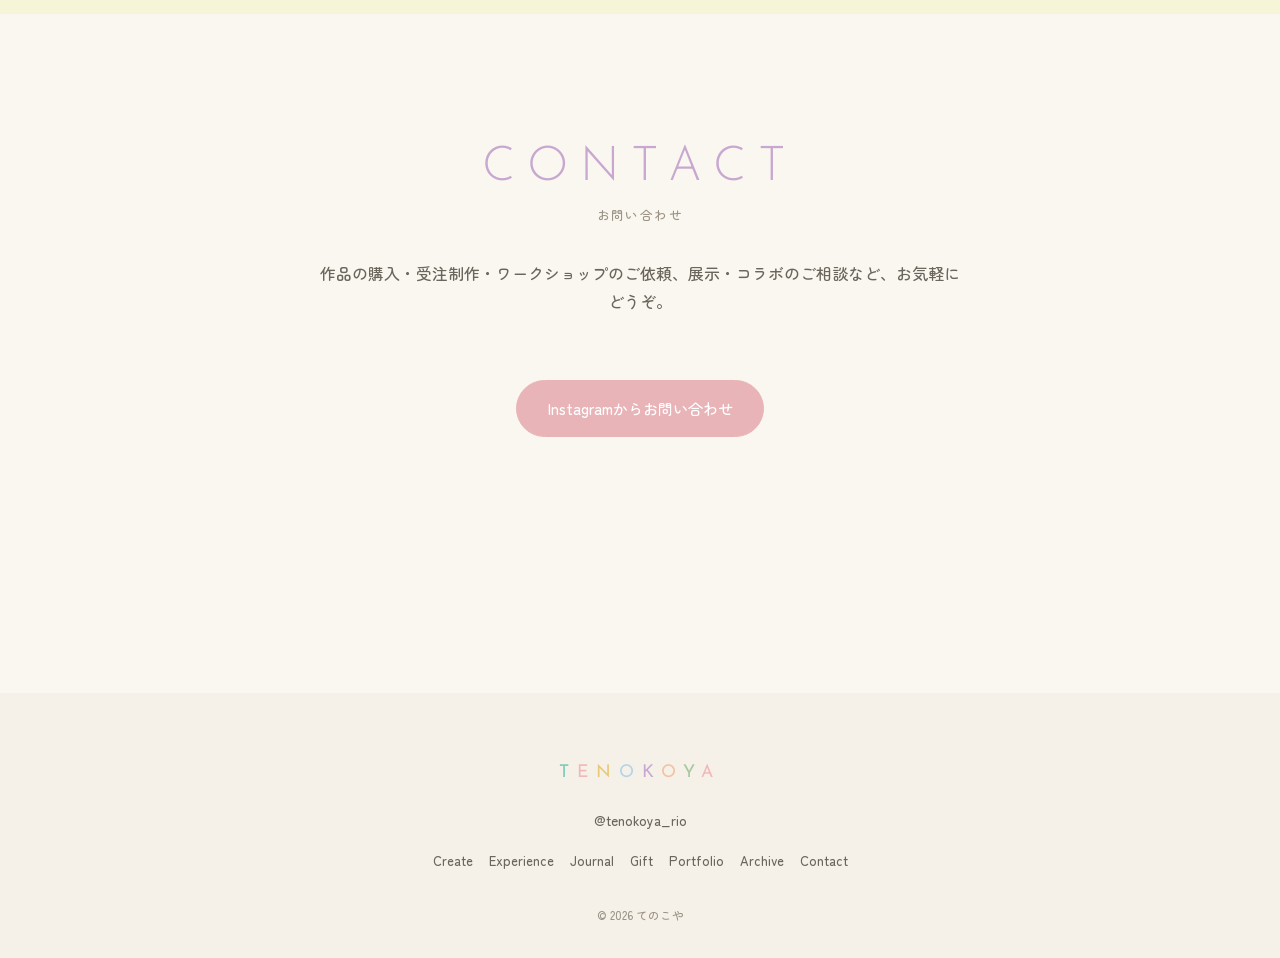
==== commit 2157d1df: "update: apply v30 design" ====
--- a/index.html
+++ b/index.html
@@ -3,8 +3,8 @@
 <head>
 <meta charset="UTF-8">
 <meta name="viewport" content="width=device-width, initial-scale=1.0">
-<title>てのこや | 手から生まれる、小さなしあわせ、E/title>
-<meta name="description" content="てのこやは、ミニチュア・イラスト�Eアクセサリーなど、手仕事を楽しみ刁E��ち合うためのブランドです、E>
+<title>てのこや | 手から生まれる、小さなしあわせ。</title>
+<meta name="description" content="てのこやは、ミニチュア・イラスト・アクセサリーなど、手仕事を楽しみ分かち合うためのブランドです。">
 
 <link rel="preconnect" href="https://fonts.googleapis.com">
 <link href="https://fonts.googleapis.com/css2?family=Zen+Maru+Gothic:wght@400;500;700&family=Cormorant+Garamond:ital,wght@0,400;0,500;1,400;1,500&family=Josefin+Sans:wght@300;400&display=swap" rel="stylesheet">
@@ -19,10 +19,10 @@
 <div id="header-mount"></div>
 
 <!-- ============================================
-     Hero�E�フェードで自動�Eり替わるスライドショー、E
-     画像を差し替えたぁE��き�E images/hero/ に写真を�Eれて
-     下�E background-image のパスを書き換えてください、E
-     枚数を増減する場合�E .hero-slide の div を追加/削除してください、E
+     Hero：フェードで自動切り替わるスライドショー。
+     画像を差し替えたいときは images/hero/ に写真を入れて
+     下の background-image のパスを書き換えてください。
+     枚数を増減する場合は .hero-slide の div を追加/削除してください。
      ============================================ -->
 <section class="hero">
   <div class="hero-slide is-active" style="background-image:url('images/hero/hero-01.jpg')"></div>
@@ -34,42 +34,42 @@
 
   <div class="hero-overlay">
     <div class="hero-text">
-      <span class="tagline">手から生まれる、小さなしあわせ、E/span>
+      <span class="tagline">手から生まれる、小さなしあわせ。</span>
     </div>
   </div>
 </section>
 
 <!-- ============================================
-     Story�E�文章を変えたいとき�E、このHTML冁E�E
-     <p> タグの中身を直接書き換えてください、E
+     Story：文章を変えたいときは、このHTML内の
+     <p> タグの中身を直接書き換えてください。
      ============================================ -->
 <section class="story fade-in">
   <div class="container">
     <h2 class="section-title-en story-fadeup" style="color:#7DCCB8;animation-delay:0s">Story</h2>
-    <p class="section-title-jp story-fadeup" style="animation-delay:0.1s">てのこやにつぁE��</p>
-    <p class="story-fadeup" style="animation-delay:0.2s">忙しぁE��日の中で、手を動かしてぁE��時間だけ�E、不思議と忁E��落ち着く、E/p>
-    <p class="story-fadeup" style="animation-delay:0.35s">粘土めEspan class="story-koneru">こ�Eたり</span>、Espan class="story-iro"><span style="color:#7DCCB8">絵</span><span style="color:#F0B8B8">めE/span><span style="color:#E8C97A">揁E/span><span style="color:#B5D4E8">ぁE/span><span style="color:#C8A8D0">ぁE/span><span style="color:#F4C2A0">めE/span></span>、ノートに言葉を<span class="story-underline">書き留めためE/span>、E/p>
-    <p class="story-fadeup" style="animation-delay:0.5s">手から生まれるも�Eには、完璧じゃなぁE��らこそ�E温もりがあります、E/p>
-    <p class="story-fadeup" style="animation-delay:0.65s">てのこやは、そんな手仕事を楽しみ、誰かと刁E��ち合うために生まれた場所です、E/p>
+    <p class="section-title-jp story-fadeup" style="animation-delay:0.1s">てのこやについて</p>
+    <p class="story-fadeup" style="animation-delay:0.2s">忙しい毎日の中で、手を動かしている時間だけは、不思議と心が落ち着く。</p>
+    <p class="story-fadeup" style="animation-delay:0.35s">粘土を<span class="story-koneru">こねたり</span>、<span class="story-iro"><span style="color:#7DCCB8">絵</span><span style="color:#F0B8B8">を</span><span style="color:#E8C97A">描</span><span style="color:#B5D4E8">い</span><span style="color:#C8A8D0">た</span><span style="color:#F4C2A0">り</span></span>、ノートに言葉を<span class="story-underline">書き留めたり</span>。</p>
+    <p class="story-fadeup" style="animation-delay:0.5s">手から生まれるものには、完璧じゃないからこその温もりがあります。</p>
+    <p class="story-fadeup" style="animation-delay:0.65s">てのこやは、そんな手仕事を楽しみ、誰かと分かち合うために生まれた場所です。</p>
   </div>
 </section>
 
 <!-- ============================================
-     Activities�E�EÁEグリチE��、E
-     写真差し替え�E images/create,experience,journal,gift/ 冁E��E
-     斁E��を変えたいとき�Eこ�EHTML冁E�E <p> を直接編雁E��E
+     Activities：2×2グリッド。
+     写真差し替えは images/create,experience,journal,gift/ 内。
+     文章を変えたいときはこのHTML内の <p> を直接編集。
      ============================================ -->
 <section class="activities fade-in">
   <div class="container">
     <h2 class="section-title-en" style="color:#F0B8B8">Activities</h2>
-    <p class="section-title-jp">活勁E/p>
+    <p class="section-title-jp">活動</p>
     <div class="activities-grid">
 
       <a href="create.html" class="activity-card">
         <img src="images/create/create-01.jpg" alt="Create">
         <div class="activity-card-overlay">
           <p class="en">Create</p>
-          <p>手から生まれる、小さな作品たち。ミニチュアめE��ラストをはじめ、暮らしにそっと寁E��添ぁE��品を制作してぁE��す、E/p>
+          <p>手から生まれる、小さな作品たち。ミニチュアやイラストをはじめ、暮らしにそっと寄り添う作品を制作しています。</p>
         </div>
       </a>
 
@@ -77,7 +77,7 @@
         <img src="images/experience/experience-01.jpg" alt="Experience">
         <div class="activity-card-overlay">
           <p class="en">Experience</p>
-          <p>ワークショチE�EめE��示を通して、ものづくりの楽しさを届けてぁE��す、E/p>
+          <p>ワークショップや展示を通して、ものづくりの楽しさを届けています。</p>
         </div>
       </a>
 
@@ -85,7 +85,7 @@
         <img src="images/journal/journal-01.jpg" alt="Journal">
         <div class="activity-card-overlay">
           <p class="en">Journal</p>
-          <p>暮らしめE��のづくりを、言葉で綴る、E/p>
+          <p>暮らしやものづくりを、言葉で綴る。</p>
         </div>
       </a>
 
@@ -93,7 +93,7 @@
         <img src="images/gift/gift-01.jpg" alt="Gift">
         <div class="activity-card-overlay">
           <p class="en">Gift</p>
-          <p>大刁E��人への贈りも�EめE��人生�E節目を彩るオーダーメイド作品を制作してぁE��す、E/p>
+          <p>大切な人への贈りものや、人生の節目を彩るオーダーメイド作品を制作しています。</p>
         </div>
       </a>
 
@@ -106,13 +106,13 @@
 <section class="photo-strip-section fade-in">
   <div class="photo-strip">
     <div class="photo-strip-inner" id="photo-strip-inner">
-      <!-- JS で自動生戁E-->
+      <!-- JS で自動生成 -->
     </div>
   </div>
 </section>
 
 <!-- ============================================
-     News�E�中身は data/news.js を編雁E��ると自動反映されます、E
+     News：中身は data/news.js を編集すると自動反映されます。
      ============================================ -->
 <section class="news fade-in">
   <div class="container">
@@ -126,7 +126,7 @@
 </section>
 
 <!-- ============================================
-     About�E�文章・写真を変えたいとき�Eこ�EHTML冁E��直接編雁E��E
+     About：文章・写真を変えたいときはこのHTML内を直接編集。
      ============================================ -->
 <section class="about fade-in">
   <div class="about-bg">
@@ -146,14 +146,14 @@
           <p class="about-role">Miniature Artist &amp; Creator</p>
           <h2 class="about-name">Rio</h2>
           <div class="about-body">
-            <p>はじめまして、Rio です、E/p>
-            <p>幼ぁE��E��ら、手づくりめE��かい作業が好き。現在は会社員として働きながら、ミニチュア・イラスト�EチE��イン・ことばを通して活動してぁE��す、E/p>
-            <p>「手から生まれる小さなしあわせ」を、作品めE��験を通して届けてぁE��ます、E/p>
+            <p>はじめまして、Rio です。</p>
+            <p>幼い頃から、手づくりや細かい作業が好き。現在は会社員として働きながら、ミニチュア・イラスト・デザイン・ことばを通して活動しています。</p>
+            <p>「手から生まれる小さなしあわせ」を、作品や体験を通して届けていきます。</p>
           </div>
           <div class="about-links">
             <div class="about-link-group">
               <p class="about-link-label">Instagram</p>
-              <a href="https://www.instagram.com/chiisaimonoclub_riochibi" target="_blank" rel="noopener" class="about-blob-btn">@chiisaimonoclub_riochibi</a>
+              <a href="https://www.instagram.com/tenokoya_rio" target="_blank" rel="noopener" class="about-blob-btn">@tenokoya_rio</a>
             </div>
             <div class="about-link-group">
               <p class="about-link-label">minne</p>
@@ -161,7 +161,7 @@
             </div>
             <div class="about-link-group">
               <p class="about-link-label">LINE Stamp</p>
-              <a href="https://line.me/S/shop/sticker/author/2064477/new?lang=ja&utm_source=gnsh_staut" target="_blank" rel="noopener" class="about-blob-btn">LINEスタンチE/a>
+              <a href="https://line.me/S/shop/sticker/author/2064477/new?lang=ja&utm_source=gnsh_staut" target="_blank" rel="noopener" class="about-blob-btn">LINEスタンプ</a>
             </div>
           </div>
         </div>
@@ -172,16 +172,16 @@
 </section>
 
 <!-- ============================================
-     Contact�E�文章・フォームのリンク先を変えたいとき�Eここを編雁E��E
+     Contact：文章・フォームのリンク先を変えたいときはここを編集。
      ============================================ -->
 <section class="contact fade-in" id="contact">
   <div class="container" style="text-align:center;">
     <h2 class="section-title-en" style="color:#C8A8D0">Contact</h2>
-    <p class="section-title-jp">お問ぁE��わせ</p>
+    <p class="section-title-jp">お問い合わせ</p>
     <p class="section-lead" style="margin-left:auto;margin-right:auto;">
-      作品の購入・受注制作�EワークショチE�Eのご依頼、展示・コラボ�Eご相諁E��ど、お気軽にどぁE��、E
+      作品の購入・受注制作・ワークショップのご依頼、展示・コラボのご相談など、お気軽にどうぞ。
     </p>
-    <a href="https://www.instagram.com/chiisaimonoclub_riochibi" target="_blank" rel="noopener" class="btn btn-primary">Instagramからお問ぁE��わせ</a>
+    <a href="https://www.instagram.com/tenokoya_rio" target="_blank" rel="noopener" class="btn btn-primary">Instagramからお問い合わせ</a>
   </div>
 </section>
 
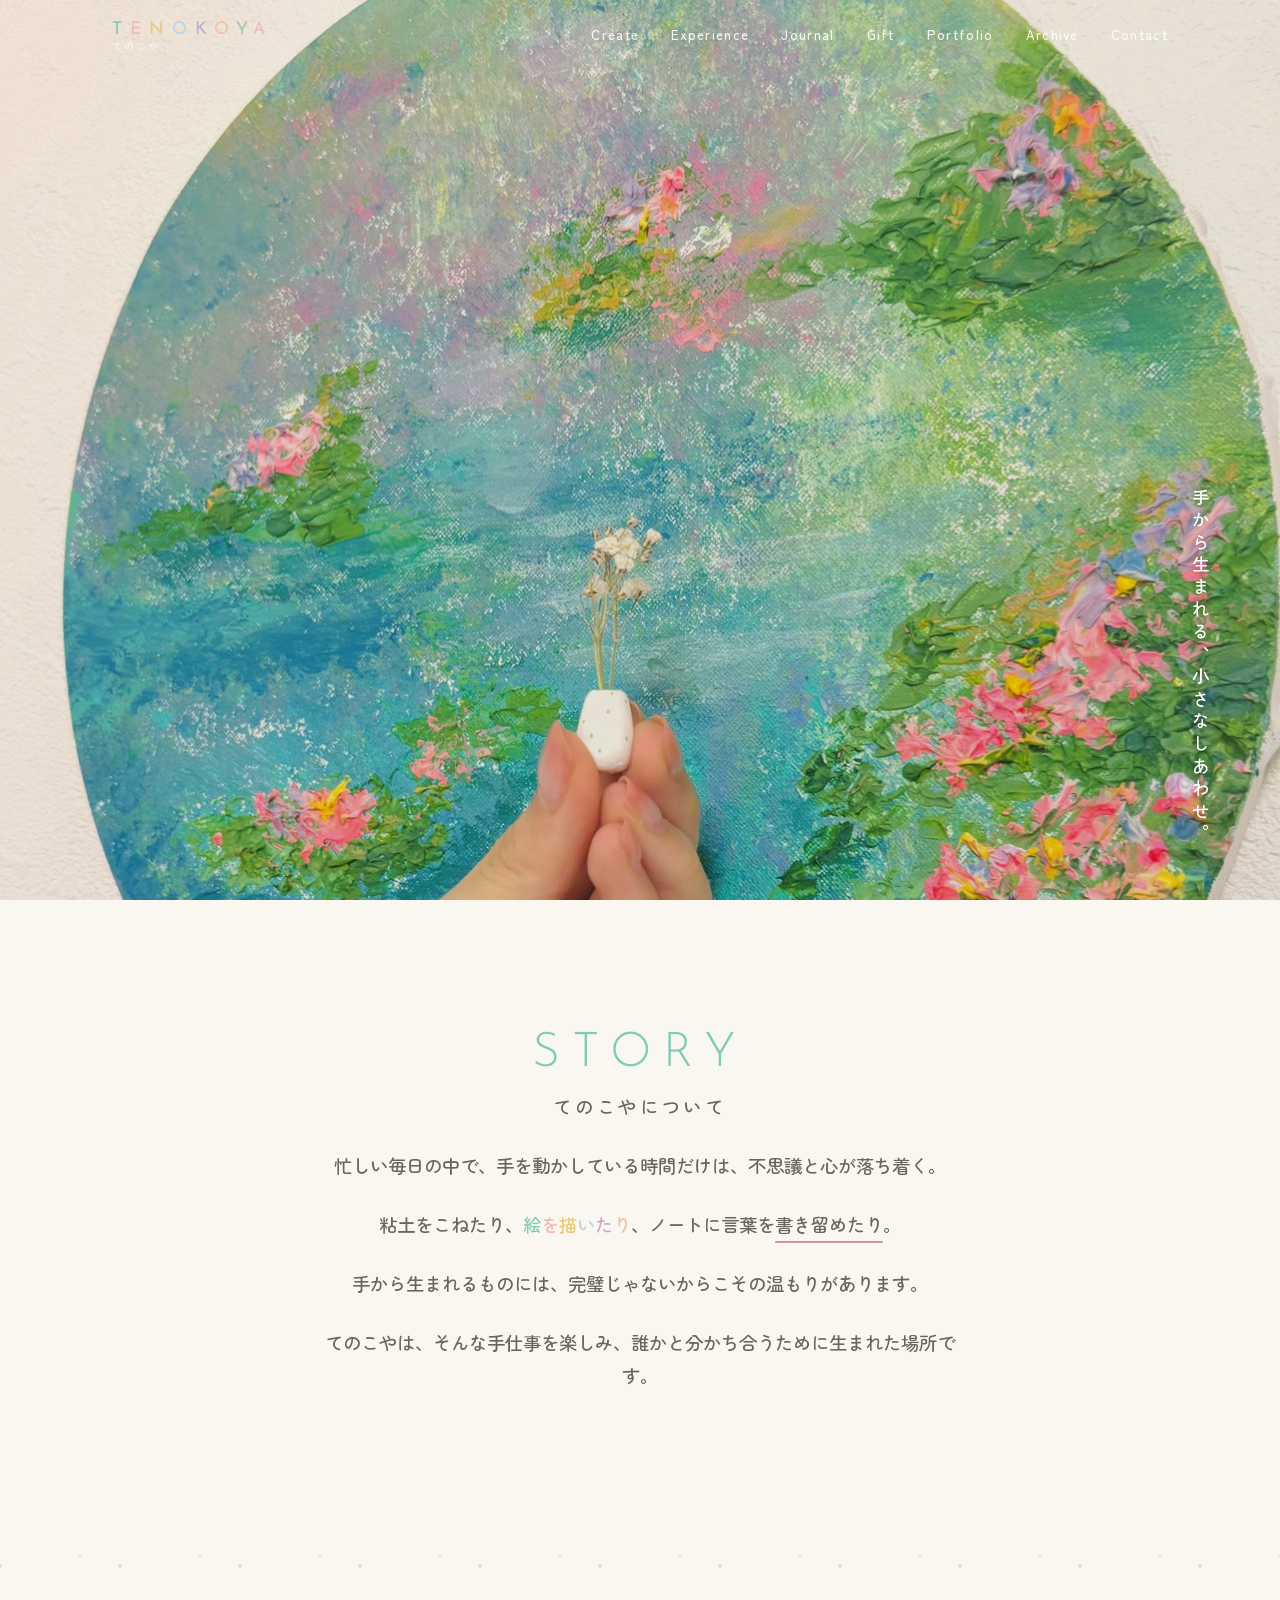
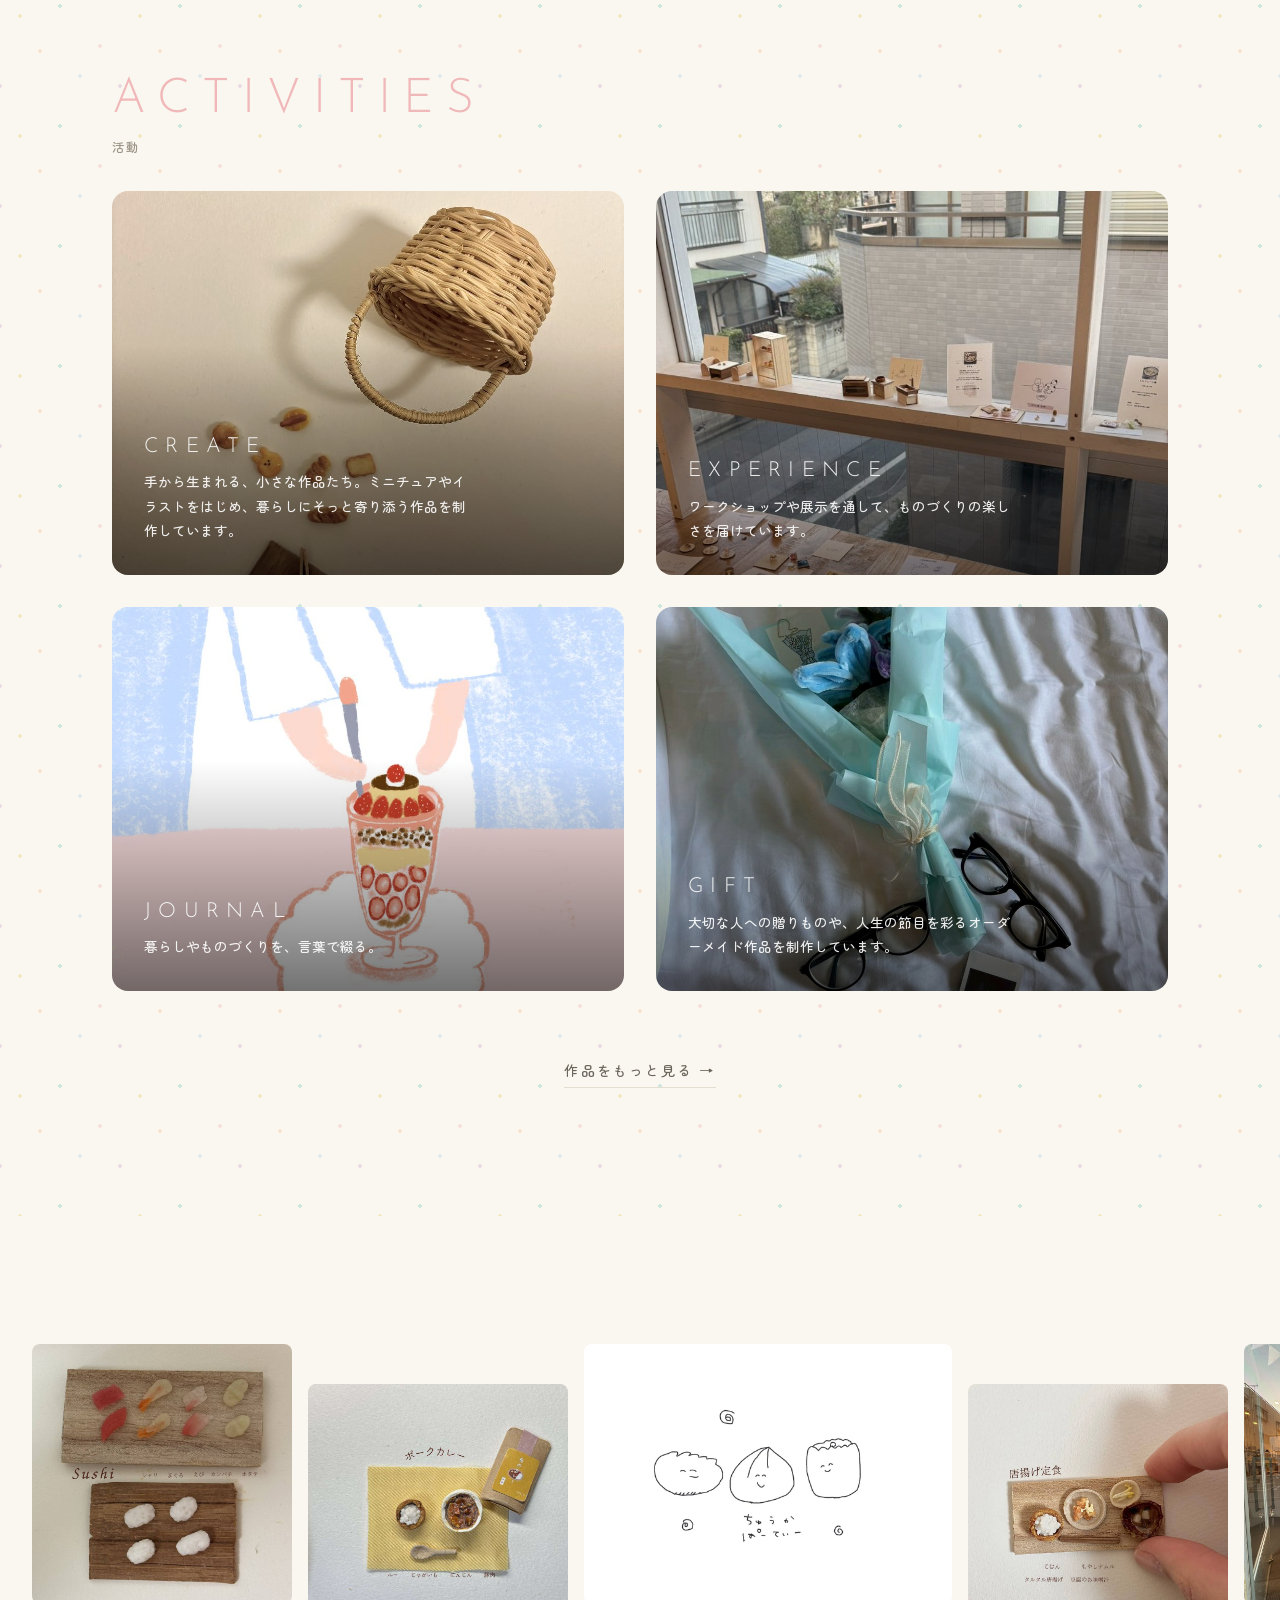
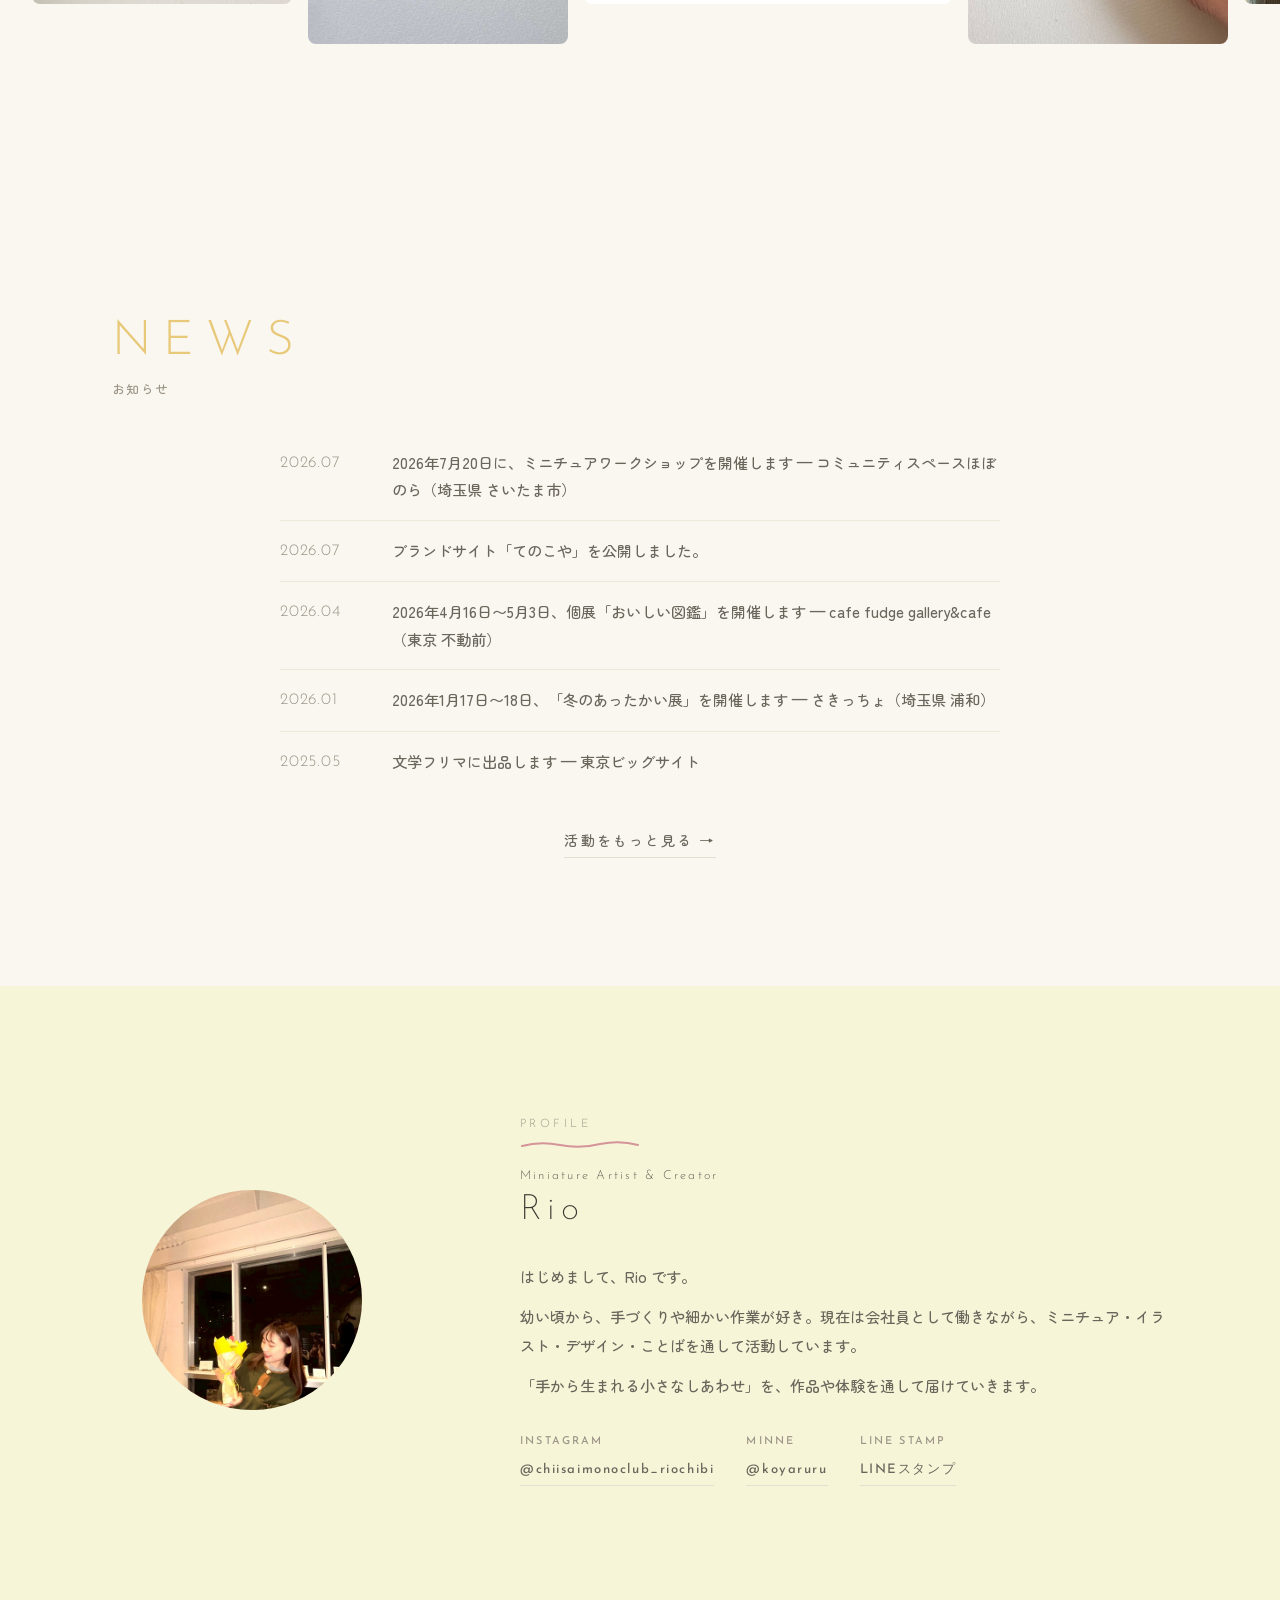
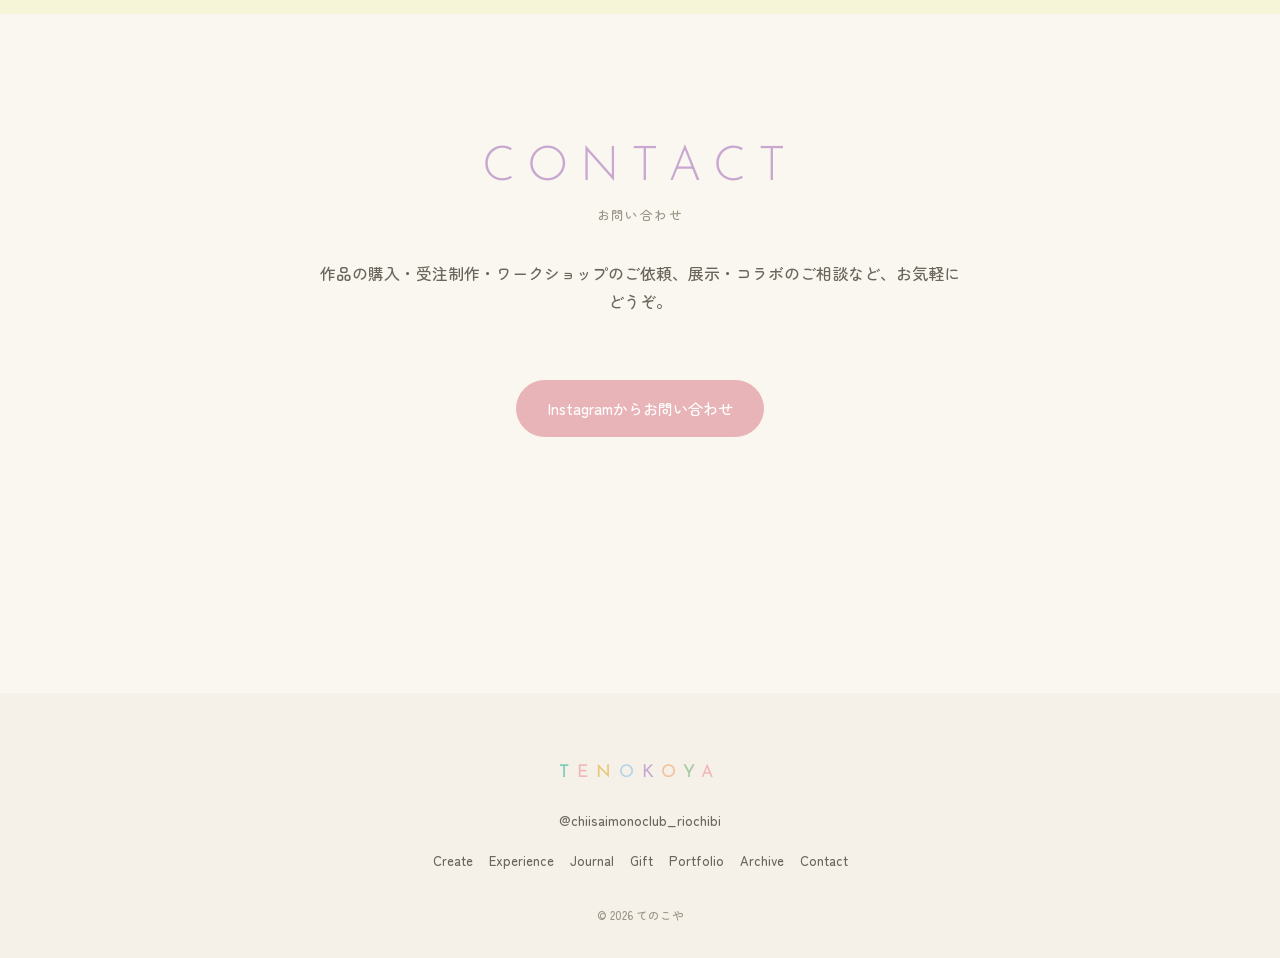
==== commit e67b23e9: "fix: instagram link" ====
--- a/index.html
+++ b/index.html
@@ -1,4 +1,4 @@
-<!DOCTYPE html>
+﻿<!DOCTYPE html>
 <html lang="ja">
 <head>
 <meta charset="UTF-8">
@@ -153,7 +153,7 @@
           <div class="about-links">
             <div class="about-link-group">
               <p class="about-link-label">Instagram</p>
-              <a href="https://www.instagram.com/tenokoya_rio" target="_blank" rel="noopener" class="about-blob-btn">@tenokoya_rio</a>
+              <a href="https://www.instagram.com/chiisaimonoclub_riochibi" target="_blank" rel="noopener" class="about-blob-btn">@chiisaimonoclub_riochibi</a>
             </div>
             <div class="about-link-group">
               <p class="about-link-label">minne</p>
@@ -181,7 +181,7 @@
     <p class="section-lead" style="margin-left:auto;margin-right:auto;">
       作品の購入・受注制作・ワークショップのご依頼、展示・コラボのご相談など、お気軽にどうぞ。
     </p>
-    <a href="https://www.instagram.com/tenokoya_rio" target="_blank" rel="noopener" class="btn btn-primary">Instagramからお問い合わせ</a>
+    <a href="https://www.instagram.com/chiisaimonoclub_riochibi" target="_blank" rel="noopener" class="btn btn-primary">Instagramからお問い合わせ</a>
   </div>
 </section>
 
